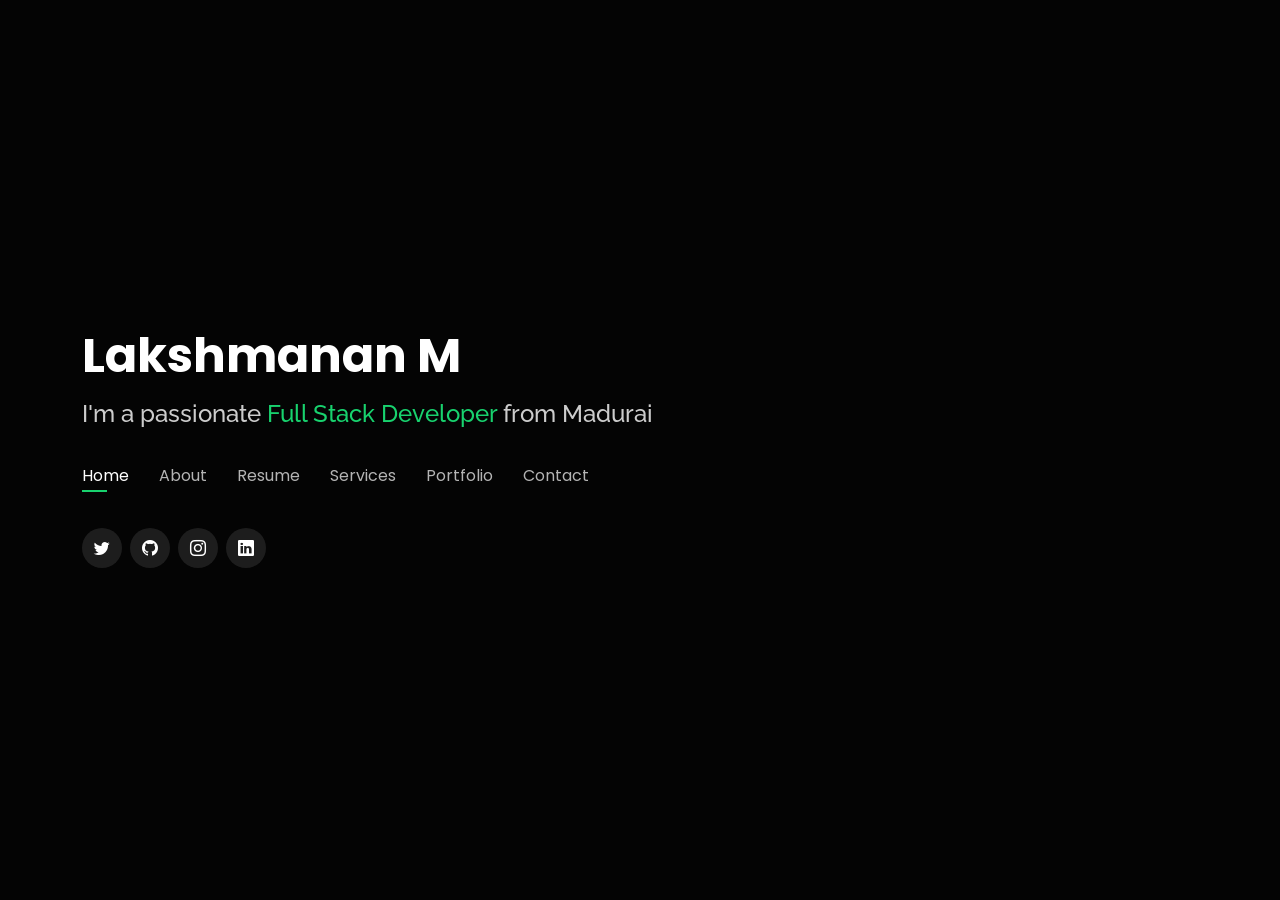
==== index.html @ 0e6acc75 "first commit" ====
<!DOCTYPE html>
<html lang="en">

<head>
  <meta charset="utf-8">
  <meta content="width=device-width, initial-scale=1.0" name="viewport">

  <title>lakshmanan-m-fullstackdeveloper</title>
  <meta content="" name="description">
  <meta content="" name="keywords">

  <!-- Favicons -->
  <link href="assets/img/my_img.ico" rel="icon">
  <link href="assets/img/apple-touch-icon.png" rel="apple-touch-icon">

  <!-- Google Fonts -->
  <link href="https://fonts.googleapis.com/css?family=Open+Sans:300,300i,400,400i,600,600i,700,700i|Raleway:300,300i,400,400i,500,500i,600,600i,700,700i|Poppins:300,300i,400,400i,500,500i,600,600i,700,700i" rel="stylesheet">

  <!-- Vendor CSS Files -->
  <link href="assets/vendor/bootstrap/css/bootstrap.min.css" rel="stylesheet">
  <link href="assets/vendor/bootstrap-icons/bootstrap-icons.css" rel="stylesheet">
  <link href="assets/vendor/boxicons/css/boxicons.min.css" rel="stylesheet">
  <link href="assets/vendor/glightbox/css/glightbox.min.css" rel="stylesheet">
  <link href="assets/vendor/remixicon/remixicon.css" rel="stylesheet">
  <link href="assets/vendor/swiper/swiper-bundle.min.css" rel="stylesheet">

  <!-- Template Main CSS File -->
  <link href="assets/css/style.css" rel="stylesheet">

  <!-- =======================================================
  * Template Name: Personal
  * Updated: Jan 29 2024 with Bootstrap v5.3.2
  * Template URL: https://bootstrapmade.com/personal-free-resume-bootstrap-template/
  * Author: BootstrapMade.com
  * License: https://bootstrapmade.com/license/
  ======================================================== -->
</head>

<body>

  <!-- ======= Header ======= -->
  <header id="header">
    <div class="container">

      <h1><a href="index.html">Lakshmanan M</a></h1>
      <!-- Uncomment below if you prefer to use an image logo -->
      <!-- <a href="index.html" class="mr-auto"><img src="assets/img/logo.png" alt="" class="img-fluid"></a> -->
      <h2>I'm a passionate <span>Full Stack Developer</span> from Madurai</h2>

      <nav id="navbar" class="navbar">
        <ul>
          <li><a class="nav-link active" href="#header">Home</a></li>
          <li><a class="nav-link" href="#about">About</a></li>
          <li><a class="nav-link" href="#resume">Resume</a></li>
          <li><a class="nav-link" href="#services">Services</a></li>
          <li><a class="nav-link" href="#portfolio">Portfolio</a></li>
          <li><a class="nav-link" href="#contact">Contact</a></li>
        </ul>
        <i class="bi bi-list mobile-nav-toggle"></i>
      </nav><!-- .navbar -->

      <div class="social-links">
        <a href="#" class="twitter"><i class="bi bi-twitter"></i></a>
        <a href="https://github.com/lakshmananmuniyasamy" class="github"><i class="bi bi-github"></i></a>
        <a href="https://www.instagram.com/the_twin_lex/" class="instagram"><i class="bi bi-instagram"></i></a>
        <a href="https://www.linkedin.com/in/lakshmanan-m-fullstackdeveloper/" class="linkedin"><i class="bi bi-linkedin"></i></a>
      </div>

    </div>
  </header><!-- End Header -->

  <!-- ======= About Section ======= -->
  <section id="about" class="about">

    <!-- ======= About Me ======= -->
    <div class="about-me container">

      <div class="section-title">
        <h2>About</h2>
        <p>Learn more about me</p>
      </div>

      <div class="row">
        <div class="col-lg-4" data-aos="fade-right">
          <img src="assets/img/my_img.ico" class="img-fluid" alt="">
        </div>
        <div class="col-lg-8 pt-4 pt-lg-0 content" data-aos="fade-left">
          <h3> FullStack Developer</h3>
          <p class="fst-italic">
            Lorem ipsum dolor sit amet, consectetur adipiscing elit, sed do eiusmod tempor incididunt ut labore et dolore
            magna aliqua.
          </p>
          <div class="row">
            <div class="col-lg-6">
              <ul>
                <li><i class="bi bi-chevron-right"></i> <strong>Birthday:</strong> <span>20 Aug 2000</span></li>
                <li><i class="bi bi-chevron-right"></i> <strong>Website:</strong> <span>www.example.com</span></li>
                <li><i class="bi bi-chevron-right"></i> <strong>Phone:</strong> <span>+814 420 3487</span></li>
                <li><i class="bi bi-chevron-right"></i> <strong>City:</strong> <span>Madurai, Tamilnadu</span></li>
              </ul>
            </div>
            <div class="col-lg-6">
              <ul>
                <li><i class="bi bi-chevron-right"></i> <strong>Age:</strong> <span>23</span></li>
                <li><i class="bi bi-chevron-right"></i> <strong>Degree:</strong> <span>Diploma</span></li>
                <li><i class="bi bi-chevron-right"></i> <strong>PhEmailone:</strong> <span>iamlakshmananeee@gmail.com</span></li>
                <li><i class="bi bi-chevron-right"></i> <strong>Freelance:</strong> <span>Available</span></li>
              </ul>
            </div>
          </div>
          <p>
            Officiis eligendi itaque labore et dolorum mollitia officiis optio vero. Quisquam sunt adipisci omnis et ut. Nulla accusantium dolor incidunt officia tempore. Et eius omnis.
            Cupiditate ut dicta maxime officiis quidem quia. Sed et consectetur qui quia repellendus itaque neque. Aliquid amet quidem ut quaerat cupiditate. Ab et eum qui repellendus omnis culpa magni laudantium dolores.
          </p>
        </div>
      </div>

    </div><!-- End About Me -->

    <!-- ======= Counts ======= -->
    <div class="counts container">

      <div class="row">

        <div class="col-lg-3 col-md-6">
          <div class="count-box">
            <i class="bi bi-emoji-smile"></i>
            <span data-purecounter-start="0" data-purecounter-end="232" data-purecounter-duration="1" class="purecounter"></span>
            <p>Happy Clients</p>
          </div>
        </div>

        <div class="col-lg-3 col-md-6 mt-5 mt-md-0">
          <div class="count-box">
            <i class="bi bi-journal-richtext"></i>
            <span data-purecounter-start="0" data-purecounter-end="521" data-purecounter-duration="1" class="purecounter"></span>
            <p>Projects</p>
          </div>
        </div>

        <div class="col-lg-3 col-md-6 mt-5 mt-lg-0">
          <div class="count-box">
            <i class="bi bi-headset"></i>
            <span data-purecounter-start="0" data-purecounter-end="1463" data-purecounter-duration="1" class="purecounter"></span>
            <p>Hours Of Support</p>
          </div>
        </div>

        <div class="col-lg-3 col-md-6 mt-5 mt-lg-0">
          <div class="count-box">
            <i class="bi bi-award"></i>
            <span data-purecounter-start="0" data-purecounter-end="24" data-purecounter-duration="1" class="purecounter"></span>
            <p>Awards</p>
          </div>
        </div>

      </div>

    </div><!-- End Counts -->

    <!-- ======= Skills  ======= -->
    <div class="skills container">

      <div class="section-title">
        <h2>Skills & Interests</h2>
      </div>

      <div class="row skills-content">

        <div class="col-lg-6">

          <div class="progress">
            <span class="skill">HTML <i class="val">100%</i></span>
            <div class="progress-bar-wrap">
              <div class="progress-bar" role="progressbar" aria-valuenow="100" aria-valuemin="0" aria-valuemax="100"></div>
            </div>
          </div>

          <div class="progress">
            <span class="skill">CSS <i class="val">90%</i></span>
            <div class="progress-bar-wrap">
              <div class="progress-bar" role="progressbar" aria-valuenow="90" aria-valuemin="0" aria-valuemax="100"></div>
            </div>
          </div>

          <div class="progress">
            <span class="skill">JavaScript <i class="val">75%</i></span>
            <div class="progress-bar-wrap">
              <div class="progress-bar" role="progressbar" aria-valuenow="75" aria-valuemin="0" aria-valuemax="100"></div>
            </div>
          </div>

        </div>

        <div class="col-lg-6">

          <div class="progress">
            <span class="skill">PHP <i class="val">80%</i></span>
            <div class="progress-bar-wrap">
              <div class="progress-bar" role="progressbar" aria-valuenow="80" aria-valuemin="0" aria-valuemax="100"></div>
            </div>
          </div>

          <div class="progress">
            <span class="skill">WordPress/CMS <i class="val">90%</i></span>
            <div class="progress-bar-wrap">
              <div class="progress-bar" role="progressbar" aria-valuenow="90" aria-valuemin="0" aria-valuemax="100"></div>
            </div>
          </div>

          <div class="progress">
            <span class="skill">Photoshop <i class="val">55%</i></span>
            <div class="progress-bar-wrap">
              <div class="progress-bar" role="progressbar" aria-valuenow="55" aria-valuemin="0" aria-valuemax="100"></div>
            </div>
          </div>

        </div>

      </div>

    </div><!-- End Skills -->

    <!-- ======= Interests ======= -->
    <div class="interests container">

      <div class="section-title">
        <h2>Interests</h2>
      </div>

      <div class="row">
        <div class="col-lg-3 col-md-4">
          <div class="icon-box">
            <i class="ri-store-line" style="color: #ffbb2c;"></i>
            <h3>Lorem Ipsum</h3>
          </div>
        </div>
        <div class="col-lg-3 col-md-4 mt-4 mt-md-0">
          <div class="icon-box">
            <i class="ri-bar-chart-box-line" style="color: #5578ff;"></i>
            <h3>Dolor Sitema</h3>
          </div>
        </div>
        <div class="col-lg-3 col-md-4 mt-4 mt-md-0">
          <div class="icon-box">
            <i class="ri-calendar-todo-line" style="color: #e80368;"></i>
            <h3>Sed perspiciatis</h3>
          </div>
        </div>
        <div class="col-lg-3 col-md-4 mt-4 mt-lg-0">
          <div class="icon-box">
            <i class="ri-paint-brush-line" style="color: #e361ff;"></i>
            <h3>Magni Dolores</h3>
          </div>
        </div>
        <div class="col-lg-3 col-md-4 mt-4">
          <div class="icon-box">
            <i class="ri-database-2-line" style="color: #47aeff;"></i>
            <h3>Nemo Enim</h3>
          </div>
        </div>
        <div class="col-lg-3 col-md-4 mt-4">
          <div class="icon-box">
            <i class="ri-gradienter-line" style="color: #ffa76e;"></i>
            <h3>Eiusmod Tempor</h3>
          </div>
        </div>
        <div class="col-lg-3 col-md-4 mt-4">
          <div class="icon-box">
            <i class="ri-file-list-3-line" style="color: #11dbcf;"></i>
            <h3>Midela Teren</h3>
          </div>
        </div>
        <div class="col-lg-3 col-md-4 mt-4">
          <div class="icon-box">
            <i class="ri-price-tag-2-line" style="color: #4233ff;"></i>
            <h3>Pira Neve</h3>
          </div>
        </div>
        <div class="col-lg-3 col-md-4 mt-4">
          <div class="icon-box">
            <i class="ri-anchor-line" style="color: #b2904f;"></i>
            <h3>Dirada Pack</h3>
          </div>
        </div>
        <div class="col-lg-3 col-md-4 mt-4">
          <div class="icon-box">
            <i class="ri-disc-line" style="color: #b20969;"></i>
            <h3>Moton Ideal</h3>
          </div>
        </div>
        <div class="col-lg-3 col-md-4 mt-4">
          <div class="icon-box">
            <i class="ri-base-station-line" style="color: #ff5828;"></i>
            <h3>Verdo Park</h3>
          </div>
        </div>
        <div class="col-lg-3 col-md-4 mt-4">
          <div class="icon-box">
            <i class="ri-fingerprint-line" style="color: #29cc61;"></i>
            <h3>Flavor Nivelanda</h3>
          </div>
        </div>
      </div>

    </div><!-- End Interests -->

    <!-- ======= Testimonials ======= -->
    <div class="testimonials container">

      <div class="section-title">
        <h2>Testimonials</h2>
      </div>

      <div class="testimonials-slider swiper" data-aos="fade-up" data-aos-delay="100">
        <div class="swiper-wrapper">

          <div class="swiper-slide">
            <div class="testimonial-item">
              <p>
                <i class="bx bxs-quote-alt-left quote-icon-left"></i>
                Proin iaculis purus consequat sem cure digni ssim donec porttitora entum suscipit rhoncus. Accusantium quam, ultricies eget id, aliquam eget nibh et. Maecen aliquam, risus at semper.
                <i class="bx bxs-quote-alt-right quote-icon-right"></i>
              </p>
              <img src="assets/img/testimonials/testimonials-1.jpg" class="testimonial-img" alt="">
              <h3>Saul Goodman</h3>
              <h4>Ceo &amp; Founder</h4>
            </div>
          </div><!-- End testimonial item -->

          <div class="swiper-slide">
            <div class="testimonial-item">
              <p>
                <i class="bx bxs-quote-alt-left quote-icon-left"></i>
                Export tempor illum tamen malis malis eram quae irure esse labore quem cillum quid cillum eram malis quorum velit fore eram velit sunt aliqua noster fugiat irure amet legam anim culpa.
                <i class="bx bxs-quote-alt-right quote-icon-right"></i>
              </p>
              <img src="assets/img/testimonials/testimonials-2.jpg" class="testimonial-img" alt="">
              <h3>Sara Wilsson</h3>
              <h4>Designer</h4>
            </div>
          </div><!-- End testimonial item -->

          <div class="swiper-slide">
            <div class="testimonial-item">
              <p>
                <i class="bx bxs-quote-alt-left quote-icon-left"></i>
                Enim nisi quem export duis labore cillum quae magna enim sint quorum nulla quem veniam duis minim tempor labore quem eram duis noster aute amet eram fore quis sint minim.
                <i class="bx bxs-quote-alt-right quote-icon-right"></i>
              </p>
              <img src="assets/img/testimonials/testimonials-3.jpg" class="testimonial-img" alt="">
              <h3>Jena Karlis</h3>
              <h4>Store Owner</h4>
            </div>
          </div><!-- End testimonial item -->

          <div class="swiper-slide">
            <div class="testimonial-item">
              <p>
                <i class="bx bxs-quote-alt-left quote-icon-left"></i>
                Fugiat enim eram quae cillum dolore dolor amet nulla culpa multos export minim fugiat minim velit minim dolor enim duis veniam ipsum anim magna sunt elit fore quem dolore labore illum veniam.
                <i class="bx bxs-quote-alt-right quote-icon-right"></i>
              </p>
              <img src="assets/img/testimonials/testimonials-4.jpg" class="testimonial-img" alt="">
              <h3>Matt Brandon</h3>
              <h4>Freelancer</h4>
            </div>
          </div><!-- End testimonial item -->

          <div class="swiper-slide">
            <div class="testimonial-item">
              <p>
                <i class="bx bxs-quote-alt-left quote-icon-left"></i>
                Quis quorum aliqua sint quem legam fore sunt eram irure aliqua veniam tempor noster veniam enim culpa labore duis sunt culpa nulla illum cillum fugiat legam esse veniam culpa fore nisi cillum quid.
                <i class="bx bxs-quote-alt-right quote-icon-right"></i>
              </p>
              <img src="assets/img/testimonials/testimonials-5.jpg" class="testimonial-img" alt="">
              <h3>John Larson</h3>
              <h4>Entrepreneur</h4>
            </div>
          </div><!-- End testimonial item -->

        </div>
        <div class="swiper-pagination"></div>
      </div>

      <div class="owl-carousel testimonials-carousel">

      </div>

    </div><!-- End Testimonials  -->

  </section><!-- End About Section -->

  <!-- ======= Resume Section ======= -->
  <section id="resume" class="resume">
    <div class="container">

      <div class="section-title">
        <h2>Resume</h2>
        <p>Check My Resume</p>
      </div>

      <div class="row">
        <div class="col-lg-6">
          <h3 class="resume-title">Sumary</h3>
          <div class="resume-item pb-0">
            <h4>Alice Barkley</h4>
            <p><em>Innovative and deadline-driven Graphic Designer with 3+ years of experience designing and developing user-centered digital/print marketing material from initial concept to final, polished deliverable.</em></p>
            <p>
            <ul>
              <li>Portland par 127,Orlando, FL</li>
              <li>(123) 456-7891</li>
              <li>alice.barkley@example.com</li>
            </ul>
            </p>
          </div>

          <h3 class="resume-title">Education</h3>
          <div class="resume-item">
            <h4>Master of Fine Arts &amp; Graphic Design</h4>
            <h5>2015 - 2016</h5>
            <p><em>Rochester Institute of Technology, Rochester, NY</em></p>
            <p>Qui deserunt veniam. Et sed aliquam labore tempore sed quisquam iusto autem sit. Ea vero voluptatum qui ut dignissimos deleniti nerada porti sand markend</p>
          </div>
          <div class="resume-item">
            <h4>Bachelor of Fine Arts &amp; Graphic Design</h4>
            <h5>2010 - 2014</h5>
            <p><em>Rochester Institute of Technology, Rochester, NY</em></p>
            <p>Quia nobis sequi est occaecati aut. Repudiandae et iusto quae reiciendis et quis Eius vel ratione eius unde vitae rerum voluptates asperiores voluptatem Earum molestiae consequatur neque etlon sader mart dila</p>
          </div>
        </div>
        <div class="col-lg-6">
          <h3 class="resume-title">Professional Experience</h3>
          <div class="resume-item">
            <h4>Senior graphic design specialist</h4>
            <h5>2019 - Present</h5>
            <p><em>Experion, New York, NY </em></p>
            <p>
            <ul>
              <li>Lead in the design, development, and implementation of the graphic, layout, and production communication materials</li>
              <li>Delegate tasks to the 7 members of the design team and provide counsel on all aspects of the project. </li>
              <li>Supervise the assessment of all graphic materials in order to ensure quality and accuracy of the design</li>
              <li>Oversee the efficient use of production project budgets ranging from $2,000 - $25,000</li>
            </ul>
            </p>
          </div>
          <div class="resume-item">
            <h4>Graphic design specialist</h4>
            <h5>2017 - 2018</h5>
            <p><em>Stepping Stone Advertising, New York, NY</em></p>
            <p>
            <ul>
              <li>Developed numerous marketing programs (logos, brochures,infographics, presentations, and advertisements).</li>
              <li>Managed up to 5 projects or tasks at a given time while under pressure</li>
              <li>Recommended and consulted with clients on the most appropriate graphic design</li>
              <li>Created 4+ design presentations and proposals a month for clients and account managers</li>
            </ul>
            </p>
          </div>
        </div>
      </div>

    </div>
  </section><!-- End Resume Section -->

  <!-- ======= Services Section ======= -->
  <section id="services" class="services">
    <div class="container">

      <div class="section-title">
        <h2>Services</h2>
        <p>My Services</p>
      </div>

      <div class="row">
        <div class="col-lg-4 col-md-6 d-flex align-items-stretch">
          <div class="icon-box">
            <div class="icon"><i class="bx bxl-dribbble"></i></div>
            <h4><a href="">Lorem Ipsum</a></h4>
            <p>Voluptatum deleniti atque corrupti quos dolores et quas molestias excepturi</p>
          </div>
        </div>

        <div class="col-lg-4 col-md-6 d-flex align-items-stretch mt-4 mt-md-0">
          <div class="icon-box">
            <div class="icon"><i class="bx bx-file"></i></div>
            <h4><a href="">Sed ut perspiciatis</a></h4>
            <p>Duis aute irure dolor in reprehenderit in voluptate velit esse cillum dolore</p>
          </div>
        </div>

        <div class="col-lg-4 col-md-6 d-flex align-items-stretch mt-4 mt-lg-0">
          <div class="icon-box">
            <div class="icon"><i class="bx bx-tachometer"></i></div>
            <h4><a href="">Magni Dolores</a></h4>
            <p>Excepteur sint occaecat cupidatat non proident, sunt in culpa qui officia</p>
          </div>
        </div>

        <div class="col-lg-4 col-md-6 d-flex align-items-stretch mt-4">
          <div class="icon-box">
            <div class="icon"><i class="bx bx-world"></i></div>
            <h4><a href="">Nemo Enim</a></h4>
            <p>At vero eos et accusamus et iusto odio dignissimos ducimus qui blanditiis</p>
          </div>
        </div>

        <div class="col-lg-4 col-md-6 d-flex align-items-stretch mt-4">
          <div class="icon-box">
            <div class="icon"><i class="bx bx-slideshow"></i></div>
            <h4><a href="">Dele cardo</a></h4>
            <p>Quis consequatur saepe eligendi voluptatem consequatur dolor consequuntur</p>
          </div>
        </div>

        <div class="col-lg-4 col-md-6 d-flex align-items-stretch mt-4">
          <div class="icon-box">
            <div class="icon"><i class="bx bx-arch"></i></div>
            <h4><a href="">Divera don</a></h4>
            <p>Modi nostrum vel laborum. Porro fugit error sit minus sapiente sit aspernatur</p>
          </div>
        </div>

      </div>

    </div>
  </section><!-- End Services Section -->

  <!-- ======= Portfolio Section ======= -->
  <section id="portfolio" class="portfolio">
    <div class="container">

      <div class="section-title">
        <h2>Portfolio</h2>
        <p>My Works</p>
      </div>

      <div class="row">
        <div class="col-lg-12 d-flex justify-content-center">
          <ul id="portfolio-flters">
            <li data-filter="*" class="filter-active">All</li>
            <li data-filter=".filter-app">App</li>
            <li data-filter=".filter-card">Card</li>
            <li data-filter=".filter-web">Web</li>
          </ul>
        </div>
      </div>

      <div class="row portfolio-container">

        <div class="col-lg-4 col-md-6 portfolio-item filter-app">
          <div class="portfolio-wrap">
            <img src="assets/img/portfolio/portfolio-1.jpg" class="img-fluid" alt="">
            <div class="portfolio-info">
              <h4>App 1</h4>
              <p>App</p>
              <div class="portfolio-links">
                <a href="assets/img/portfolio/portfolio-1.jpg" data-gallery="portfolioGallery" class="portfolio-lightbox" title="App 1"><i class="bx bx-plus"></i></a>
                <a href="portfolio-details.html" data-gallery="portfolioDetailsGallery" data-glightbox="type: external" class="portfolio-details-lightbox" title="Portfolio Details"><i class="bx bx-link"></i></a>
              </div>
            </div>
          </div>
        </div>

        <div class="col-lg-4 col-md-6 portfolio-item filter-web">
          <div class="portfolio-wrap">
            <img src="assets/img/portfolio/portfolio-2.jpg" class="img-fluid" alt="">
            <div class="portfolio-info">
              <h4>Web 3</h4>
              <p>Web</p>
              <div class="portfolio-links">
                <a href="assets/img/portfolio/portfolio-2.jpg" data-gallery="portfolioGallery" class="portfolio-lightbox" title="Web 3"><i class="bx bx-plus"></i></a>
                <a href="portfolio-details.html" data-gallery="portfolioDetailsGallery" data-glightbox="type: external" class="portfolio-details-lightbox" title="Portfolio Details"><i class="bx bx-link"></i></a>
              </div>
            </div>
          </div>
        </div>

        <div class="col-lg-4 col-md-6 portfolio-item filter-app">
          <div class="portfolio-wrap">
            <img src="assets/img/portfolio/portfolio-3.jpg" class="img-fluid" alt="">
            <div class="portfolio-info">
              <h4>App 2</h4>
              <p>App</p>
              <div class="portfolio-links">
                <a href="assets/img/portfolio/portfolio-3.jpg" data-gallery="portfolioGallery" class="portfolio-lightbox" title="App 2"><i class="bx bx-plus"></i></a>
                <a href="portfolio-details.html" data-gallery="portfolioDetailsGallery" data-glightbox="type: external" class="portfolio-details-lightbox" title="Portfolio Details"><i class="bx bx-link"></i></a>
              </div>
            </div>
          </div>
        </div>

        <div class="col-lg-4 col-md-6 portfolio-item filter-card">
          <div class="portfolio-wrap">
            <img src="assets/img/portfolio/portfolio-4.jpg" class="img-fluid" alt="">
            <div class="portfolio-info">
              <h4>Card 2</h4>
              <p>Card</p>
              <div class="portfolio-links">
                <a href="assets/img/portfolio/portfolio-4.jpg" data-gallery="portfolioGallery" class="portfolio-lightbox" title="Card 2"><i class="bx bx-plus"></i></a>
                <a href="portfolio-details.html" data-gallery="portfolioDetailsGallery" data-glightbox="type: external" class="portfolio-details-lightbox" title="Portfolio Details"><i class="bx bx-link"></i></a>
              </div>
            </div>
          </div>
        </div>

        <div class="col-lg-4 col-md-6 portfolio-item filter-web">
          <div class="portfolio-wrap">
            <img src="assets/img/portfolio/portfolio-5.jpg" class="img-fluid" alt="">
            <div class="portfolio-info">
              <h4>Web 2</h4>
              <p>Web</p>
              <div class="portfolio-links">
                <a href="assets/img/portfolio/portfolio-5.jpg" data-gallery="portfolioGallery" class="portfolio-lightbox" title="Web 2"><i class="bx bx-plus"></i></a>
                <a href="portfolio-details.html" data-gallery="portfolioDetailsGallery" data-glightbox="type: external" class="portfolio-details-lightbox" title="Portfolio Details"><i class="bx bx-link"></i></a>
              </div>
            </div>
          </div>
        </div>

        <div class="col-lg-4 col-md-6 portfolio-item filter-app">
          <div class="portfolio-wrap">
            <img src="assets/img/portfolio/portfolio-6.jpg" class="img-fluid" alt="">
            <div class="portfolio-info">
              <h4>App 3</h4>
              <p>App</p>
              <div class="portfolio-links">
                <a href="assets/img/portfolio/portfolio-6.jpg" data-gallery="portfolioGallery" class="portfolio-lightbox" title="App 3"><i class="bx bx-plus"></i></a>
                <a href="portfolio-details.html" data-gallery="portfolioDetailsGallery" data-glightbox="type: external" class="portfolio-details-lightbox" title="Portfolio Details"><i class="bx bx-link"></i></a>
              </div>
            </div>
          </div>
        </div>

        <div class="col-lg-4 col-md-6 portfolio-item filter-card">
          <div class="portfolio-wrap">
            <img src="assets/img/portfolio/portfolio-7.jpg" class="img-fluid" alt="">
            <div class="portfolio-info">
              <h4>Card 1</h4>
              <p>Card</p>
              <div class="portfolio-links">
                <a href="assets/img/portfolio/portfolio-7.jpg" data-gallery="portfolioGallery" class="portfolio-lightbox" title="Card 1"><i class="bx bx-plus"></i></a>
                <a href="portfolio-details.html" data-gallery="portfolioDetailsGallery" data-glightbox="type: external" class="portfolio-details-lightbox" title="Portfolio Details"><i class="bx bx-link"></i></a>
              </div>
            </div>
          </div>
        </div>

        <div class="col-lg-4 col-md-6 portfolio-item filter-card">
          <div class="portfolio-wrap">
            <img src="assets/img/portfolio/portfolio-8.jpg" class="img-fluid" alt="">
            <div class="portfolio-info">
              <h4>Card 3</h4>
              <p>Card</p>
              <div class="portfolio-links">
                <a href="assets/img/portfolio/portfolio-8.jpg" data-gallery="portfolioGallery" class="portfolio-lightbox" title="Card 3"><i class="bx bx-plus"></i></a>
                <a href="portfolio-details.html" data-gallery="portfolioDetailsGallery" data-glightbox="type: external" class="portfolio-details-lightbox" title="Portfolio Details"><i class="bx bx-link"></i></a>
              </div>
            </div>
          </div>
        </div>

        <div class="col-lg-4 col-md-6 portfolio-item filter-web">
          <div class="portfolio-wrap">
            <img src="assets/img/portfolio/portfolio-9.jpg" class="img-fluid" alt="">
            <div class="portfolio-info">
              <h4>Web 3</h4>
              <p>Web</p>
              <div class="portfolio-links">
                <a href="assets/img/portfolio/portfolio-9.jpg" data-gallery="portfolioGallery" class="portfolio-lightbox" title="Web 3"><i class="bx bx-plus"></i></a>
                <a href="portfolio-details.html" data-gallery="portfolioDetailsGallery" data-glightbox="type: external" class="portfolio-details-lightbox" title="Portfolio Details"><i class="bx bx-link"></i></a>
              </div>
            </div>
          </div>
        </div>

      </div>

    </div>
  </section><!-- End Portfolio Section -->

  <!-- ======= Contact Section ======= -->
  <section id="contact" class="contact">
    <div class="container">

      <div class="section-title">
        <h2>Contact</h2>
        <p>Contact Me</p>
      </div>

      <div class="row mt-2">

        <div class="col-md-6 d-flex align-items-stretch">
          <div class="info-box">
            <i class="bx bx-map"></i>
            <h3>My Address</h3>
            <p>No1,Thamarai Streat, Renganathan Streat ,Vagaikulam, Madurai - 625017</p>
          </div>
        </div>

        <div class="col-md-6 mt-4 mt-md-0 d-flex align-items-stretch">
          <div class="info-box">
            <i class="bx bx-share-alt"></i>
            <h3>Social Profiles</h3>
            <div class="social-links">
              <a href="#" class="twitter"><i class="bi bi-twitter"></i></a>
              <a href="#" class="facebook"><i class="bi bi-facebook"></i></a>
              <a href="#" class="instagram"><i class="bi bi-instagram"></i></a>
              <a href="#" class="google-plus"><i class="bi bi-skype"></i></a>
              <a href="https://www.linkedin.com/in/lakshmanan-m-fullstackdeveloper" class="linkedin"><i class="bi bi-linkedin"></i></a>
            </div>
          </div>
        </div>

        <div class="col-md-6 mt-4 d-flex align-items-stretch">
          <div class="info-box">
            <i class="bx bx-envelope"></i>
            <h3>Email Me</h3>
            <p>lakshmananm2580@gmail.com</p>
          </div>
        </div>
        <div class="col-md-6 mt-4 d-flex align-items-stretch">
          <div class="info-box">
            <i class="bx bx-phone-call"></i>
            <h3>Call Me</h3>
            <p>+81 4420 3487</p>
          </div>
        </div>
      </div>

      <form action="forms/contact.php" method="post" role="form" class="php-email-form mt-4">
        <div class="row">
          <div class="col-md-6 form-group">
            <input type="text" name="name" class="form-control" id="name" placeholder="Your Name" required>
          </div>
          <div class="col-md-6 form-group mt-3 mt-md-0">
            <input type="email" class="form-control" name="email" id="email" placeholder="Your Email" required>
          </div>
        </div>
        <div class="form-group mt-3">
          <input type="text" class="form-control" name="subject" id="subject" placeholder="Subject" required>
        </div>
        <div class="form-group mt-3">
          <textarea class="form-control" name="message" rows="5" placeholder="Message" required></textarea>
        </div>
        <div class="my-3">
          <div class="loading">Loading</div>
          <div class="error-message"></div>
          <div class="sent-message">Your message has been sent. Thank you!</div>
        </div>
        <div class="text-center"><button type="submit">Send Message</button></div>
      </form>

    </div>
  </section><!-- End Contact Section -->

 

  <!-- Vendor JS Files -->
  <script src="assets/vendor/purecounter/purecounter_vanilla.js"></script>
  <script src="assets/vendor/bootstrap/js/bootstrap.bundle.min.js"></script>
  <script src="assets/vendor/glightbox/js/glightbox.min.js"></script>
  <script src="assets/vendor/isotope-layout/isotope.pkgd.min.js"></script>
  <script src="assets/vendor/swiper/swiper-bundle.min.js"></script>
  <script src="assets/vendor/waypoints/noframework.waypoints.js"></script>
  <script src="assets/vendor/php-email-form/validate.js"></script>

  <!-- Template Main JS File -->
  <script src="assets/js/main.js"></script>

</body>

</html>
---- assets/css/style.css ----
/*--------------------------------------------------------------
# General
--------------------------------------------------------------*/
body {
  font-family: "Open Sans", sans-serif;
  background-color: #040404;
  color: #fff;
  position: relative;
  background: transparent;
}

body::before {
  content: "";
  position: fixed;
  /* background: #040404 url("../img/my_img.ico")top right no-repeat; */
  background-color: #040404;
  background-size: cover;
  left: 0;
  right: 0;
  top: 0;
  height: 100vh;
  z-index: -1;
}

@media (min-width: 1024px) {
  body::before {
    background-attachment: fixed;
  }
}

a {
  color: #18d26e;
  text-decoration: none;
}

a:hover {
  color: #35e888;
  text-decoration: none;
}

h1,
h2,
h3,
h4,
h5,
h6 {
  font-family: "Raleway", sans-serif;
}

/*--------------------------------------------------------------
# Header
--------------------------------------------------------------*/
#header {
  transition: ease-in-out 0.3s;
  position: relative;
  height: 100vh;
  display: flex;
  align-items: center;
  z-index: 997;
  overflow-y: auto;
}

#header * {
  transition: ease-in-out 0.3s;
}

#header h1 {
  font-size: 48px;
  margin: 0;
  padding: 0;
  line-height: 1;
  font-weight: 700;
  font-family: "Poppins", sans-serif;
}

#header h1 a,
#header h1 a:hover {
  color: #fff;
  line-height: 1;
  display: inline-block;
}

#header h2 {
  font-size: 24px;
  margin-top: 20px;
  color: rgba(255, 255, 255, 0.8);
}

#header h2 span {
  color: #18d26e;
  /* border-bottom: 2px solid #18d26e; */
  padding-bottom: 6px;
}

#header img {
  padding: 0;
  margin: 0;
}

#header .social-links {
  margin-top: 40px;
  display: flex;
}

#header .social-links a {
  font-size: 16px;
  display: flex;
  justify-content: center;
  align-items: center;
  background: rgba(255, 255, 255, 0.1);
  color: #fff;
  line-height: 1;
  margin-right: 8px;
  border-radius: 50%;
  width: 40px;
  height: 40px;
}

#header .social-links a:hover {
  background: #18d26e;
}

@media (max-width: 992px) {
  #header h1 {
    font-size: 36px;
  }

  #header h2 {
    font-size: 20px;
    line-height: 30px;
  }

  #header .social-links {
    margin-top: 15px;
  }

  #header .container {
    display: flex;
    flex-direction: column;
    align-items: center;
  }
}

/* Header Top */
#header.header-top {
  height: 80px;
  position: fixed;
  left: 0;
  top: 0;
  right: 0;
  background: rgba(0, 0, 0, 0.9);
}

#header.header-top .social-links,
#header.header-top h2 {
  display: none;
}

#header.header-top h1 {
  margin-right: auto;
  font-size: 36px;
}

#header.header-top img {
  max-height: 60px;
  margin-right: 20px !important;
}

#header.header-top .container {
  display: flex;
  align-items: center;
}

#header.header-top .navbar {
  margin: 0;
}

@media (max-width: 768px) {
  #header.header-top {
    height: 60px;
  }

  #header.header-top h1 {
    font-size: 26px;
  }
}

/*--------------------------------------------------------------
# Navigation Menu
--------------------------------------------------------------*/
/**
* Desktop Navigation 
*/
.navbar {
  padding: 0;
  margin-top: 35px;
}

.navbar ul {
  margin: 0;
  padding: 0;
  display: flex;
  list-style: none;
  align-items: center;
}

.navbar li {
  position: relative;
}

.navbar li+li {
  margin-left: 30px;
}

.navbar a,
.navbar a:focus {
  display: flex;
  align-items: center;
  justify-content: space-between;
  padding: 0;
  font-family: "Poppins", sans-serif;
  font-size: 16px;
  font-weight: 400;
  color: rgba(255, 255, 255, 0.7);
  white-space: nowrap;
  transition: 0.3s;
}

.navbar a i,
.navbar a:focus i {
  font-size: 12px;
  line-height: 0;
  margin-left: 5px;
}

.navbar a:before {
  content: "";
  position: absolute;
  width: 0;
  height: 2px;
  bottom: -4px;
  left: 0;
  background-color: #18d26e;
  visibility: hidden;
  width: 0px;
  transition: all 0.3s ease-in-out 0s;
}

.navbar a:hover:before,
.navbar li:hover>a:before,
.navbar .active:before {
  visibility: visible;
  width: 25px;
}

.navbar a:hover,
.navbar .active,
.navbar .active:focus,
.navbar li:hover>a {
  color: #fff;
}

/**
* Mobile Navigation 
*/
.mobile-nav-toggle {
  color: #fff;
  font-size: 28px;
  cursor: pointer;
  display: none;
  line-height: 0;
  transition: 0.5s;
  position: fixed;
  right: 15px;
  top: 15px;
}

@media (max-width: 991px) {
  .mobile-nav-toggle {
    display: block;
  }

  .navbar ul {
    display: none;
  }
}

.navbar-mobile {
  position: fixed;
  overflow: hidden;
  top: 0;
  right: 0;
  left: 0;
  bottom: 0;
  background: rgba(0, 0, 0, 0.9);
  transition: 0.3s;
  z-index: 999;
  margin-top: 0;
}

.navbar-mobile .mobile-nav-toggle {
  position: absolute;
  top: 15px;
  right: 15px;
}

.navbar-mobile ul {
  display: block;
  position: absolute;
  top: 55px;
  right: 15px;
  bottom: 45px;
  left: 15px;
  padding: 10px 0;
  overflow-y: auto;
  transition: 0.3s;
  border: 2px solid rgba(255, 255, 255, 0.2);
}

.navbar-mobile li {
  padding: 12px 20px;
}

.navbar-mobile li+li {
  margin: 0;
}

.navbar-mobile a,
.navbar-mobile a:focus {
  font-size: 16px;
  position: relative;
}

/*--------------------------------------------------------------
# Sections General
--------------------------------------------------------------*/
section {
  overflow: hidden;
  position: absolute;
  width: 100%;
  top: 140px;
  bottom: 100%;
  opacity: 0;
  transition: ease-in-out 0.4s;
  z-index: 2;
}

section.section-show {
  top: 100px;
  bottom: auto;
  opacity: 1;
  padding-bottom: 45px;
}

section .container {
  background: rgba(0, 0, 0, 0.9);
  padding: 30px;
}

@media (max-width: 768px) {
  section {
    top: 120px;
  }

  section.section-show {
    top: 80px;
  }
}

.section-title h2 {
  font-size: 14px;
  font-weight: 500;
  padding: 0;
  line-height: 1px;
  margin: 0 0 20px 0;
  letter-spacing: 2px;
  text-transform: uppercase;
  color: #aaaaaa;
  font-family: "Poppins", sans-serif;
}

.section-title h2::after {
  content: "";
  width: 120px;
  height: 1px;
  display: inline-block;
  background: #4ceb95;
  margin: 4px 10px;
}

.section-title p {
  margin: 0;
  margin: -15px 0 15px 0;
  font-size: 36px;
  font-weight: 700;
  text-transform: uppercase;
  font-family: "Poppins", sans-serif;
  color: #fff;
}

/*--------------------------------------------------------------
# About
--------------------------------------------------------------*/
.about-me .content h3 {
  font-weight: 700;
  font-size: 26px;
  color: #18d26e;
}

.about-me .content ul {
  list-style: none;
  padding: 0;
}

.about-me .content ul li {
  margin-bottom: 20px;
  display: flex;
  align-items: center;
}

.about-me .content ul strong {
  margin-right: 10px;
}

.about-me .content ul i {
  font-size: 16px;
  margin-right: 5px;
  color: #18d26e;
  line-height: 0;
}

.about-me .content p:last-child {
  margin-bottom: 0;
}

/*--------------------------------------------------------------
# Counts
--------------------------------------------------------------*/
.counts {
  padding: 70px 0 60px;
}

.counts .count-box {
  padding: 30px 30px 25px 30px;
  width: 100%;
  position: relative;
  text-align: center;
  background: rgba(255, 255, 255, 0.08);
}

.counts .count-box i {
  position: absolute;
  top: -25px;
  left: 50%;
  transform: translateX(-50%);
  font-size: 24px;
  background: rgba(255, 255, 255, 0.1);
  padding: 12px;
  color: #18d26e;
  border-radius: 50px;
  line-height: 0;
}

.counts .count-box span {
  font-size: 36px;
  display: block;
  font-weight: 600;
  color: #fff;
}

.counts .count-box p {
  padding: 0;
  margin: 0;
  font-family: "Raleway", sans-serif;
  font-size: 14px;
}

/*--------------------------------------------------------------
# Skills
--------------------------------------------------------------*/
.skills .progress {
  height: 60px;
  display: block;
  background: none;
  border-radius: 0;
}

.skills .progress .skill {
  padding: 10px 0;
  margin: 0;
  text-transform: uppercase;
  display: block;
  font-weight: 600;
  font-family: "Poppins", sans-serif;
  color: #fff;
}

.skills .progress .skill .val {
  float: right;
  font-style: normal;
}

.skills .progress-bar-wrap {
  background: rgba(255, 255, 255, 0.2);
}

.skills .progress-bar {
  width: 1px;
  height: 10px;
  transition: 0.9s;
  background-color: #18d26e;
}

/*--------------------------------------------------------------
# Interests
--------------------------------------------------------------*/
.interests .icon-box {
  display: flex;
  align-items: center;
  padding: 20px;
  background: rgba(255, 255, 255, 0.08);
  transition: ease-in-out 0.3s;
}

.interests .icon-box i {
  font-size: 32px;
  padding-right: 10px;
  line-height: 1;
}

.interests .icon-box h3 {
  font-weight: 700;
  margin: 0;
  padding: 0;
  line-height: 1;
  font-size: 16px;
  color: #fff;
}

.interests .icon-box:hover {
  background: rgba(255, 255, 255, 0.12);
}

/*--------------------------------------------------------------
# Testimonials
--------------------------------------------------------------*/
.testimonials .testimonials-carousel,
.testimonials .testimonials-slider {
  overflow: hidden;
}

.testimonials .testimonial-item {
  box-sizing: content-box;
  min-height: 320px;
}

.testimonials .testimonial-item .testimonial-img {
  width: 90px;
  border-radius: 50%;
  margin: -40px 0 0 40px;
  position: relative;
  z-index: 2;
  border: 6px solid rgba(255, 255, 255, 0.12);
}

.testimonials .testimonial-item h3 {
  font-size: 18px;
  font-weight: bold;
  margin: 10px 0 5px 45px;
  color: #fff;
}

.testimonials .testimonial-item h4 {
  font-size: 14px;
  color: #999;
  margin: 0 0 0 45px;
}

.testimonials .testimonial-item .quote-icon-left,
.testimonials .testimonial-item .quote-icon-right {
  color: rgba(255, 255, 255, 0.25);
  font-size: 26px;
}

.testimonials .testimonial-item .quote-icon-left {
  display: inline-block;
  left: -5px;
  position: relative;
}

.testimonials .testimonial-item .quote-icon-right {
  display: inline-block;
  right: -5px;
  position: relative;
  top: 10px;
}

.testimonials .testimonial-item p {
  font-style: italic;
  margin: 0 15px 0 15px;
  padding: 20px 20px 60px 20px;
  background: rgba(255, 255, 255, 0.1);
  position: relative;
  border-radius: 6px;
  position: relative;
  z-index: 1;
}

.testimonials .swiper-pagination {
  margin-top: 20px;
  position: relative;
}

.testimonials .swiper-pagination .swiper-pagination-bullet {
  width: 12px;
  height: 12px;
  opacity: 1;
  background-color: rgba(255, 255, 255, 0.3);
}

.testimonials .swiper-pagination .swiper-pagination-bullet-active {
  background-color: #18d26e;
}

/*--------------------------------------------------------------
# Resume
--------------------------------------------------------------*/
.resume .resume-title {
  font-size: 26px;
  font-weight: 700;
  margin-top: 20px;
  margin-bottom: 20px;
  color: #fff;
}

.resume .resume-item {
  padding: 0 0 20px 20px;
  margin-top: -2px;
  border-left: 2px solid rgba(255, 255, 255, 0.2);
  position: relative;
}

.resume .resume-item h4 {
  line-height: 18px;
  font-size: 18px;
  font-weight: 600;
  text-transform: uppercase;
  font-family: "Poppins", sans-serif;
  color: #18d26e;
  margin-bottom: 10px;
}

.resume .resume-item h5 {
  font-size: 16px;
  background: rgba(255, 255, 255, 0.15);
  padding: 5px 15px;
  display: inline-block;
  font-weight: 600;
  margin-bottom: 10px;
}

.resume .resume-item ul {
  padding-left: 20px;
}

.resume .resume-item ul li {
  padding-bottom: 10px;
}

.resume .resume-item:last-child {
  padding-bottom: 0;
}

.resume .resume-item::before {
  content: "";
  position: absolute;
  width: 16px;
  height: 16px;
  border-radius: 50px;
  left: -9px;
  top: 0;
  background: #18d26e;
  border: 2px solid #18d26e;
}

/*--------------------------------------------------------------
# Services
--------------------------------------------------------------*/
.services .icon-box {
  text-align: center;
  background: rgba(204, 204, 204, 0.1);
  padding: 80px 20px;
  transition: all ease-in-out 0.3s;
}

.services .icon-box .icon {
  margin: 0 auto;
  width: 64px;
  height: 64px;
  background: #18d26e;
  border-radius: 5px;
  transition: all 0.3s ease-out 0s;
  display: flex;
  align-items: center;
  justify-content: center;
  margin-bottom: 20px;
  transform-style: preserve-3d;
}

.services .icon-box .icon i {
  color: #fff;
  font-size: 28px;
}

.services .icon-box .icon::before {
  position: absolute;
  content: "";
  left: -8px;
  top: -8px;
  height: 100%;
  width: 100%;
  background: rgba(255, 255, 255, 0.15);
  border-radius: 5px;
  transition: all 0.3s ease-out 0s;
  transform: translateZ(-1px);
}

.services .icon-box h4 {
  font-weight: 700;
  margin-bottom: 15px;
  font-size: 24px;
}

.services .icon-box h4 a {
  color: #fff;
}

.services .icon-box p {
  line-height: 24px;
  font-size: 14px;
  margin-bottom: 0;
}

.services .icon-box:hover {
  background: #18d26e;
  border-color: #18d26e;
}

.services .icon-box:hover .icon {
  background: #fff;
}

.services .icon-box:hover .icon i {
  color: #18d26e;
}

.services .icon-box:hover .icon::before {
  background: #35e888;
}

.services .icon-box:hover h4 a,
.services .icon-box:hover p {
  color: #fff;
}

/*--------------------------------------------------------------
# Portfolio
--------------------------------------------------------------*/
.portfolio .portfolio-item {
  margin-bottom: 30px;
}

.portfolio #portfolio-flters {
  padding: 0;
  margin: 0 auto 15px auto;
  list-style: none;
  text-align: center;
  border-radius: 50px;
  padding: 2px 15px;
}

.portfolio #portfolio-flters li {
  cursor: pointer;
  display: inline-block;
  padding: 8px 16px 10px 16px;
  font-size: 14px;
  font-weight: 600;
  line-height: 1;
  text-transform: uppercase;
  color: #fff;
  background: rgba(255, 255, 255, 0.1);
  margin: 0 3px 10px 3px;
  transition: all 0.3s ease-in-out;
  border-radius: 4px;
}

.portfolio #portfolio-flters li:hover,
.portfolio #portfolio-flters li.filter-active {
  background: #18d26e;
}

.portfolio #portfolio-flters li:last-child {
  margin-right: 0;
}

.portfolio .portfolio-wrap {
  transition: 0.3s;
  position: relative;
  overflow: hidden;
  z-index: 1;
  background: rgba(0, 0, 0, 0.6);
}

.portfolio .portfolio-wrap::before {
  content: "";
  background: rgba(0, 0, 0, 0.6);
  position: absolute;
  left: 30px;
  right: 30px;
  top: 30px;
  bottom: 30px;
  transition: all ease-in-out 0.3s;
  z-index: 2;
  opacity: 0;
}

.portfolio .portfolio-wrap .portfolio-info {
  opacity: 0;
  position: absolute;
  top: 0;
  left: 0;
  right: 0;
  bottom: 0;
  text-align: center;
  z-index: 3;
  transition: all ease-in-out 0.3s;
  display: flex;
  flex-direction: column;
  justify-content: center;
  align-items: center;
}

.portfolio .portfolio-wrap .portfolio-info::before {
  display: block;
  content: "";
  width: 48px;
  height: 48px;
  position: absolute;
  top: 35px;
  left: 35px;
  border-top: 3px solid #fff;
  border-left: 3px solid #fff;
  transition: all 0.5s ease 0s;
  z-index: 9994;
}

.portfolio .portfolio-wrap .portfolio-info::after {
  display: block;
  content: "";
  width: 48px;
  height: 48px;
  position: absolute;
  bottom: 35px;
  right: 35px;
  border-bottom: 3px solid #fff;
  border-right: 3px solid #fff;
  transition: all 0.5s ease 0s;
  z-index: 9994;
}

.portfolio .portfolio-wrap .portfolio-info h4 {
  font-size: 20px;
  color: #fff;
  font-weight: 600;
}

.portfolio .portfolio-wrap .portfolio-info p {
  color: #ffffff;
  font-size: 14px;
  text-transform: uppercase;
  padding: 0;
  margin: 0;
}

.portfolio .portfolio-wrap .portfolio-links {
  text-align: center;
  z-index: 4;
}

.portfolio .portfolio-wrap .portfolio-links a {
  color: #fff;
  margin: 0 2px;
  font-size: 28px;
  display: inline-block;
  transition: 0.3s;
}

.portfolio .portfolio-wrap .portfolio-links a:hover {
  color: #63eda3;
}

.portfolio .portfolio-wrap:hover::before {
  top: 0;
  left: 0;
  right: 0;
  bottom: 0;
  opacity: 1;
}

.portfolio .portfolio-wrap:hover .portfolio-info {
  opacity: 1;
}

.portfolio .portfolio-wrap:hover .portfolio-info::before {
  top: 15px;
  left: 15px;
}

.portfolio .portfolio-wrap:hover .portfolio-info::after {
  bottom: 15px;
  right: 15px;
}

/*--------------------------------------------------------------
# Portfolio Details
--------------------------------------------------------------*/
.portfolio-details {
  padding-top: 40px;
  background: rgba(0, 0, 0, 0.8);
  position: fixed;
  left: 0;
  right: 0;
  top: 0;
  bottom: 0;
  overflow-y: auto;
}

.portfolio-details .container {
  padding-top: 20px;
  padding-bottom: 40px;
}

.portfolio-details .portfolio-title {
  font-size: 26px;
  font-weight: 700;
  margin-bottom: 20px;
}

.portfolio-details .portfolio-info {
  padding-top: 45px;
}

.portfolio-details .portfolio-info h3 {
  font-size: 22px;
  font-weight: 400;
  margin-bottom: 20px;
}

.portfolio-details .portfolio-info ul {
  list-style: none;
  padding: 0;
  font-size: 15px;
}

.portfolio-details .portfolio-info ul li+li {
  margin-top: 10px;
}

.portfolio-details .portfolio-info p {
  font-size: 15px;
  padding: 15px 0 0 0;
}

@media (max-width: 992px) {
  .portfolio-details .portfolio-info {
    padding-top: 20px;
  }
}

.portfolio-details .swiper-pagination {
  margin-top: 20px;
  position: relative;
}

.portfolio-details .swiper-pagination .swiper-pagination-bullet {
  width: 12px;
  height: 12px;
  opacity: 1;
  background-color: rgba(255, 255, 255, 0.3);
}

.portfolio-details .swiper-pagination .swiper-pagination-bullet-active {
  background-color: #18d26e;
}

/*--------------------------------------------------------------
# Contact
--------------------------------------------------------------*/
.contact .info-box {
  color: #444444;
  padding: 20px;
  width: 100%;
  background: rgba(255, 255, 255, 0.08);
}

.contact .info-box i.bx {
  font-size: 24px;
  color: #18d26e;
  border-radius: 50%;
  padding: 14px;
  float: left;
  background: rgba(255, 255, 255, 0.1);
}

.contact .info-box h3 {
  font-size: 20px;
  color: rgba(255, 255, 255, 0.5);
  font-weight: 700;
  margin: 10px 0 8px 68px;
}

.contact .info-box p {
  padding: 0;
  color: #fff;
  line-height: 24px;
  font-size: 14px;
  margin: 0 0 0 68px;
}

.contact .info-box .social-links {
  margin: 5px 0 0 68px;
  display: flex;
}

.contact .info-box .social-links a {
  font-size: 18px;
  display: inline-block;
  color: #fff;
  line-height: 1;
  margin-right: 12px;
  transition: 0.3s;
}

.contact .info-box .social-links a:hover {
  color: #18d26e;
}

.contact .php-email-form {
  padding: 30px;
  background: rgba(255, 255, 255, 0.08);
}

.contact .php-email-form .error-message {
  display: none;
  background: rgba(255, 255, 255, 0.08);
  background: #ed3c0d;
  text-align: left;
  padding: 15px;
  font-weight: 600;
}

.contact .php-email-form .error-message br+br {
  margin-top: 25px;
}

.contact .php-email-form .sent-message {
  display: none;
  background: rgba(255, 255, 255, 0.08);
  background: #18d26e;
  text-align: center;
  padding: 15px;
  font-weight: 600;
}

.contact .php-email-form .loading {
  display: none;
  background: rgba(255, 255, 255, 0.08);
  text-align: center;
  padding: 15px;
}

.contact .php-email-form .loading:before {
  content: "";
  display: inline-block;
  border-radius: 50%;
  width: 24px;
  height: 24px;
  margin: 0 10px -6px 0;
  border: 3px solid #18d26e;
  border-top-color: #eee;
  animation: animate-loading 1s linear infinite;
}

.contact .php-email-form input,
.contact .php-email-form textarea {
  border-radius: 0;
  box-shadow: none;
  font-size: 14px;
  background: rgba(255, 255, 255, 0.08);
  border: 0;
  transition: 0.3s;
  color: #fff;
}

.contact .php-email-form input:focus,
.contact .php-email-form textarea:focus {
  background-color: rgba(255, 255, 255, 0.11);
}

.contact .php-email-form input::-moz-placeholder,
.contact .php-email-form textarea::-moz-placeholder {
  color: rgba(255, 255, 255, 0.3);
  opacity: 1;
}

.contact .php-email-form input::placeholder,
.contact .php-email-form textarea::placeholder {
  color: rgba(255, 255, 255, 0.3);
  opacity: 1;
}

.contact .php-email-form input {
  padding: 10px 15px;
}

.contact .php-email-form textarea {
  padding: 12px 15px;
}

.contact .php-email-form button[type=submit] {
  background: #18d26e;
  border: 0;
  padding: 10px 30px;
  color: #fff;
  transition: 0.4s;
  border-radius: 4px;
}

.contact .php-email-form button[type=submit]:hover {
  background: #15bb62;
}

@keyframes animate-loading {
  0% {
    transform: rotate(0deg);
  }

  100% {
    transform: rotate(360deg);
  }
}
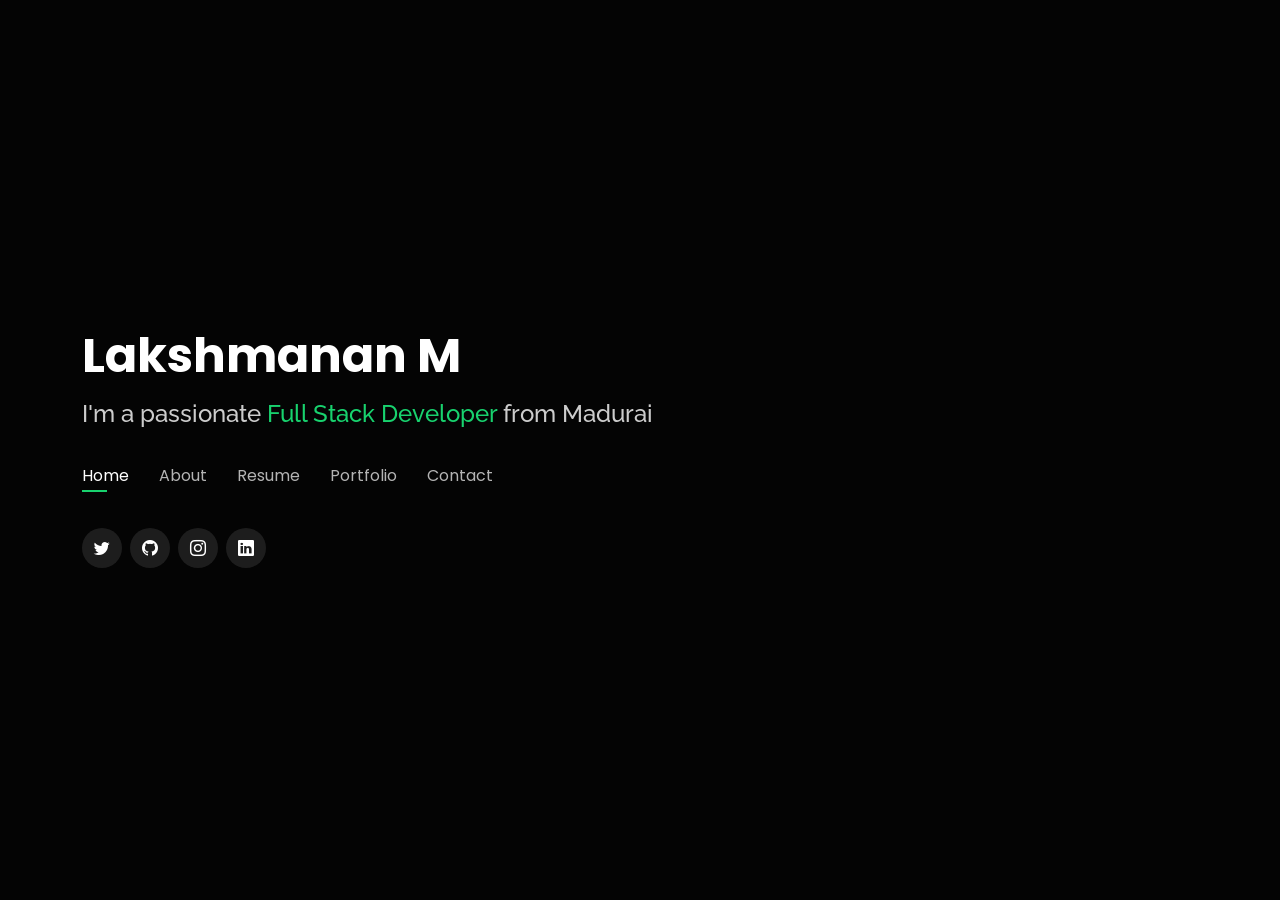
==== commit c6bccfdf: "updated" ====
--- a/index.html
+++ b/index.html
@@ -27,13 +27,6 @@
   <!-- Template Main CSS File -->
   <link href="assets/css/style.css" rel="stylesheet">
 
-  <!-- =======================================================
-  * Template Name: Personal
-  * Updated: Jan 29 2024 with Bootstrap v5.3.2
-  * Template URL: https://bootstrapmade.com/personal-free-resume-bootstrap-template/
-  * Author: BootstrapMade.com
-  * License: https://bootstrapmade.com/license/
-  ======================================================== -->
 </head>
 
 <body>
@@ -52,7 +45,6 @@
           <li><a class="nav-link active" href="#header">Home</a></li>
           <li><a class="nav-link" href="#about">About</a></li>
           <li><a class="nav-link" href="#resume">Resume</a></li>
-          <li><a class="nav-link" href="#services">Services</a></li>
           <li><a class="nav-link" href="#portfolio">Portfolio</a></li>
           <li><a class="nav-link" href="#contact">Contact</a></li>
         </ul>
@@ -94,7 +86,7 @@
             <div class="col-lg-6">
               <ul>
                 <li><i class="bi bi-chevron-right"></i> <strong>Birthday:</strong> <span>20 Aug 2000</span></li>
-                <li><i class="bi bi-chevron-right"></i> <strong>Website:</strong> <span>www.example.com</span></li>
+                <li><i class="bi bi-chevron-right"></i> <strong>Website:</strong> <span>lakshmanan.vercel.app</span></li>
                 <li><i class="bi bi-chevron-right"></i> <strong>Phone:</strong> <span>+814 420 3487</span></li>
                 <li><i class="bi bi-chevron-right"></i> <strong>City:</strong> <span>Madurai, Tamilnadu</span></li>
               </ul>
@@ -103,7 +95,7 @@
               <ul>
                 <li><i class="bi bi-chevron-right"></i> <strong>Age:</strong> <span>23</span></li>
                 <li><i class="bi bi-chevron-right"></i> <strong>Degree:</strong> <span>Diploma</span></li>
-                <li><i class="bi bi-chevron-right"></i> <strong>PhEmailone:</strong> <span>iamlakshmananeee@gmail.com</span></li>
+                <li><i class="bi bi-chevron-right"></i> <strong>PhEmailone:</strong> <span>lakshmananm2580@gmail.com</span></li>
                 <li><i class="bi bi-chevron-right"></i> <strong>Freelance:</strong> <span>Available</span></li>
               </ul>
             </div>
@@ -158,147 +150,89 @@
 
     </div><!-- End Counts -->
 
-    <!-- ======= Skills  ======= -->
-    <div class="skills container">
+
+    <!-- ======= Skills & Interests ======= -->
+    <div class="interests container">
 
       <div class="section-title">
         <h2>Skills & Interests</h2>
       </div>
 
-      <div class="row skills-content">
-
-        <div class="col-lg-6">
-
-          <div class="progress">
-            <span class="skill">HTML <i class="val">100%</i></span>
-            <div class="progress-bar-wrap">
-              <div class="progress-bar" role="progressbar" aria-valuenow="100" aria-valuemin="0" aria-valuemax="100"></div>
-            </div>
-          </div>
-
-          <div class="progress">
-            <span class="skill">CSS <i class="val">90%</i></span>
-            <div class="progress-bar-wrap">
-              <div class="progress-bar" role="progressbar" aria-valuenow="90" aria-valuemin="0" aria-valuemax="100"></div>
-            </div>
-          </div>
-
-          <div class="progress">
-            <span class="skill">JavaScript <i class="val">75%</i></span>
-            <div class="progress-bar-wrap">
-              <div class="progress-bar" role="progressbar" aria-valuenow="75" aria-valuemin="0" aria-valuemax="100"></div>
-            </div>
-          </div>
-
-        </div>
-
-        <div class="col-lg-6">
-
-          <div class="progress">
-            <span class="skill">PHP <i class="val">80%</i></span>
-            <div class="progress-bar-wrap">
-              <div class="progress-bar" role="progressbar" aria-valuenow="80" aria-valuemin="0" aria-valuemax="100"></div>
-            </div>
-          </div>
-
-          <div class="progress">
-            <span class="skill">WordPress/CMS <i class="val">90%</i></span>
-            <div class="progress-bar-wrap">
-              <div class="progress-bar" role="progressbar" aria-valuenow="90" aria-valuemin="0" aria-valuemax="100"></div>
-            </div>
-          </div>
-
-          <div class="progress">
-            <span class="skill">Photoshop <i class="val">55%</i></span>
-            <div class="progress-bar-wrap">
-              <div class="progress-bar" role="progressbar" aria-valuenow="55" aria-valuemin="0" aria-valuemax="100"></div>
-            </div>
-          </div>
-
-        </div>
-
-      </div>
-
-    </div><!-- End Skills -->
-
-    <!-- ======= Interests ======= -->
-    <div class="interests container">
-
-      <div class="section-title">
-        <h2>Interests</h2>
-      </div>
-
       <div class="row">
         <div class="col-lg-3 col-md-4">
           <div class="icon-box">
-            <i class="ri-store-line" style="color: #ffbb2c;"></i>
-            <h3>Lorem Ipsum</h3>
+            <img src="assets/img/skills/ic_java.png" alt="">
+            <!-- <i class="ri-store-line" style="color: #ffbb2c;"></i> -->
+            <h3>Java</h3>
           </div>
         </div>
         <div class="col-lg-3 col-md-4 mt-4 mt-md-0">
           <div class="icon-box">
-            <i class="ri-bar-chart-box-line" style="color: #5578ff;"></i>
-            <h3>Dolor Sitema</h3>
+            <img src="assets/img/skills/ic_js.png" alt="">
+            <!-- <i class="ri-bar-chart-box-line" style="color: #5578ff;"></i> -->
+            <h3>Java Script</h3>
           </div>
         </div>
         <div class="col-lg-3 col-md-4 mt-4 mt-md-0">
           <div class="icon-box">
-            <i class="ri-calendar-todo-line" style="color: #e80368;"></i>
-            <h3>Sed perspiciatis</h3>
+            <!-- <i class="ri-calendar-todo-line" style="color: #e80368;"></i> -->
+            <img src="assets/img/skills/ic_python.png" alt="">
+            <h3>Python</h3>
           </div>
         </div>
         <div class="col-lg-3 col-md-4 mt-4 mt-lg-0">
           <div class="icon-box">
-            <i class="ri-paint-brush-line" style="color: #e361ff;"></i>
-            <h3>Magni Dolores</h3>
-          </div>
-        </div>
-        <div class="col-lg-3 col-md-4 mt-4">
-          <div class="icon-box">
-            <i class="ri-database-2-line" style="color: #47aeff;"></i>
-            <h3>Nemo Enim</h3>
-          </div>
-        </div>
-        <div class="col-lg-3 col-md-4 mt-4">
-          <div class="icon-box">
-            <i class="ri-gradienter-line" style="color: #ffa76e;"></i>
-            <h3>Eiusmod Tempor</h3>
-          </div>
-        </div>
-        <div class="col-lg-3 col-md-4 mt-4">
-          <div class="icon-box">
-            <i class="ri-file-list-3-line" style="color: #11dbcf;"></i>
-            <h3>Midela Teren</h3>
-          </div>
-        </div>
-        <div class="col-lg-3 col-md-4 mt-4">
-          <div class="icon-box">
-            <i class="ri-price-tag-2-line" style="color: #4233ff;"></i>
-            <h3>Pira Neve</h3>
-          </div>
-        </div>
-        <div class="col-lg-3 col-md-4 mt-4">
-          <div class="icon-box">
-            <i class="ri-anchor-line" style="color: #b2904f;"></i>
-            <h3>Dirada Pack</h3>
-          </div>
-        </div>
-        <div class="col-lg-3 col-md-4 mt-4">
-          <div class="icon-box">
-            <i class="ri-disc-line" style="color: #b20969;"></i>
-            <h3>Moton Ideal</h3>
-          </div>
-        </div>
-        <div class="col-lg-3 col-md-4 mt-4">
-          <div class="icon-box">
-            <i class="ri-base-station-line" style="color: #ff5828;"></i>
-            <h3>Verdo Park</h3>
-          </div>
-        </div>
-        <div class="col-lg-3 col-md-4 mt-4">
-          <div class="icon-box">
-            <i class="ri-fingerprint-line" style="color: #29cc61;"></i>
-            <h3>Flavor Nivelanda</h3>
+            <!-- <i class="ri-paint-brush-line" style="color: #e361ff;"></i> -->
+            <img src="assets/img/skills/ic_react.png" alt="">
+            <h3>React</h3>
+          </div>
+        </div>
+        <div class="col-lg-3 col-md-4 mt-4">
+          <div class="icon-box">
+            <img src="assets/img/skills/bootstrap.png" alt="">
+            <h3>Bootstrap</h3>
+          </div>
+        </div>
+        <div class="col-lg-3 col-md-4 mt-4">
+          <div class="icon-box">
+            <img src="assets/img/skills/html.png" alt="">
+            <h3>Html</h3>
+          </div>
+        </div>
+        <div class="col-lg-3 col-md-4 mt-4">
+          <div class="icon-box">
+            <img src="assets/img/skills/c.png" alt="">
+            <h3>C</h3>
+          </div>
+        </div>
+        <div class="col-lg-3 col-md-4 mt-4">
+          <div class="icon-box">
+            <img src="assets/img/skills/node.png" alt="">
+            <h3>Node</h3>
+          </div>
+        </div>
+        <div class="col-lg-3 col-md-4 mt-4">
+          <div class="icon-box">
+            <img src="assets/img/skills/springboot.png" alt="">
+            <h3>Springboot</h3>
+          </div>
+        </div>
+        <div class="col-lg-3 col-md-4 mt-4">
+          <div class="icon-box">
+            <img src="assets/img/skills/sql.png" alt="">
+            <h3>Sql</h3>
+          </div>
+        </div>
+        <div class="col-lg-3 col-md-4 mt-4">
+          <div class="icon-box">
+            <img src="assets/img/skills/mogodb.png" alt="">
+            <h3>Mogodb</h3>
+          </div>
+        </div>
+        <div class="col-lg-3 col-md-4 mt-4">
+          <div class="icon-box">
+            <img src="assets/img/skills/css.png" alt="">
+            <h3>Css</h3>
           </div>
         </div>
       </div>
@@ -405,13 +339,13 @@
         <div class="col-lg-6">
           <h3 class="resume-title">Sumary</h3>
           <div class="resume-item pb-0">
-            <h4>Alice Barkley</h4>
-            <p><em>Innovative and deadline-driven Graphic Designer with 3+ years of experience designing and developing user-centered digital/print marketing material from initial concept to final, polished deliverable.</em></p>
+            <h4>Lakshmanan</h4>
+            <p><em>I am a responsible, self motivated individual with the ability to adapt to any situation, seeking for an opportunity to prove my skills and utilize my knowledge.</em></p>
             <p>
             <ul>
-              <li>Portland par 127,Orlando, FL</li>
-              <li>(123) 456-7891</li>
-              <li>alice.barkley@example.com</li>
+              <li>Vagaikulam, Madurai</li>
+              <li>+91 814 420 3487</li>
+              <li>lakshmananm2580@gmail.com</li>
             </ul>
             </p>
           </div>
@@ -464,68 +398,7 @@
     </div>
   </section><!-- End Resume Section -->
 
-  <!-- ======= Services Section ======= -->
-  <section id="services" class="services">
-    <div class="container">
-
-      <div class="section-title">
-        <h2>Services</h2>
-        <p>My Services</p>
-      </div>
-
-      <div class="row">
-        <div class="col-lg-4 col-md-6 d-flex align-items-stretch">
-          <div class="icon-box">
-            <div class="icon"><i class="bx bxl-dribbble"></i></div>
-            <h4><a href="">Lorem Ipsum</a></h4>
-            <p>Voluptatum deleniti atque corrupti quos dolores et quas molestias excepturi</p>
-          </div>
-        </div>
-
-        <div class="col-lg-4 col-md-6 d-flex align-items-stretch mt-4 mt-md-0">
-          <div class="icon-box">
-            <div class="icon"><i class="bx bx-file"></i></div>
-            <h4><a href="">Sed ut perspiciatis</a></h4>
-            <p>Duis aute irure dolor in reprehenderit in voluptate velit esse cillum dolore</p>
-          </div>
-        </div>
-
-        <div class="col-lg-4 col-md-6 d-flex align-items-stretch mt-4 mt-lg-0">
-          <div class="icon-box">
-            <div class="icon"><i class="bx bx-tachometer"></i></div>
-            <h4><a href="">Magni Dolores</a></h4>
-            <p>Excepteur sint occaecat cupidatat non proident, sunt in culpa qui officia</p>
-          </div>
-        </div>
-
-        <div class="col-lg-4 col-md-6 d-flex align-items-stretch mt-4">
-          <div class="icon-box">
-            <div class="icon"><i class="bx bx-world"></i></div>
-            <h4><a href="">Nemo Enim</a></h4>
-            <p>At vero eos et accusamus et iusto odio dignissimos ducimus qui blanditiis</p>
-          </div>
-        </div>
-
-        <div class="col-lg-4 col-md-6 d-flex align-items-stretch mt-4">
-          <div class="icon-box">
-            <div class="icon"><i class="bx bx-slideshow"></i></div>
-            <h4><a href="">Dele cardo</a></h4>
-            <p>Quis consequatur saepe eligendi voluptatem consequatur dolor consequuntur</p>
-          </div>
-        </div>
-
-        <div class="col-lg-4 col-md-6 d-flex align-items-stretch mt-4">
-          <div class="icon-box">
-            <div class="icon"><i class="bx bx-arch"></i></div>
-            <h4><a href="">Divera don</a></h4>
-            <p>Modi nostrum vel laborum. Porro fugit error sit minus sapiente sit aspernatur</p>
-          </div>
-        </div>
-
-      </div>
-
-    </div>
-  </section><!-- End Services Section -->
+
 
   <!-- ======= Portfolio Section ======= -->
   <section id="portfolio" class="portfolio">
--- a/assets/css/style.css
+++ b/assets/css/style.css
@@ -523,6 +523,13 @@
   transition: ease-in-out 0.3s;
 }
 
+.interests .icon-box img {
+  font-size: 32px;
+  margin-right: 10px;
+  width: 32px;
+  height: 32px;
+  line-height: 1;
+}
 .interests .icon-box i {
   font-size: 32px;
   padding-right: 10px;
@@ -684,85 +691,6 @@
   border: 2px solid #18d26e;
 }
 
-/*--------------------------------------------------------------
-# Services
---------------------------------------------------------------*/
-.services .icon-box {
-  text-align: center;
-  background: rgba(204, 204, 204, 0.1);
-  padding: 80px 20px;
-  transition: all ease-in-out 0.3s;
-}
-
-.services .icon-box .icon {
-  margin: 0 auto;
-  width: 64px;
-  height: 64px;
-  background: #18d26e;
-  border-radius: 5px;
-  transition: all 0.3s ease-out 0s;
-  display: flex;
-  align-items: center;
-  justify-content: center;
-  margin-bottom: 20px;
-  transform-style: preserve-3d;
-}
-
-.services .icon-box .icon i {
-  color: #fff;
-  font-size: 28px;
-}
-
-.services .icon-box .icon::before {
-  position: absolute;
-  content: "";
-  left: -8px;
-  top: -8px;
-  height: 100%;
-  width: 100%;
-  background: rgba(255, 255, 255, 0.15);
-  border-radius: 5px;
-  transition: all 0.3s ease-out 0s;
-  transform: translateZ(-1px);
-}
-
-.services .icon-box h4 {
-  font-weight: 700;
-  margin-bottom: 15px;
-  font-size: 24px;
-}
-
-.services .icon-box h4 a {
-  color: #fff;
-}
-
-.services .icon-box p {
-  line-height: 24px;
-  font-size: 14px;
-  margin-bottom: 0;
-}
-
-.services .icon-box:hover {
-  background: #18d26e;
-  border-color: #18d26e;
-}
-
-.services .icon-box:hover .icon {
-  background: #fff;
-}
-
-.services .icon-box:hover .icon i {
-  color: #18d26e;
-}
-
-.services .icon-box:hover .icon::before {
-  background: #35e888;
-}
-
-.services .icon-box:hover h4 a,
-.services .icon-box:hover p {
-  color: #fff;
-}
 
 /*--------------------------------------------------------------
 # Portfolio
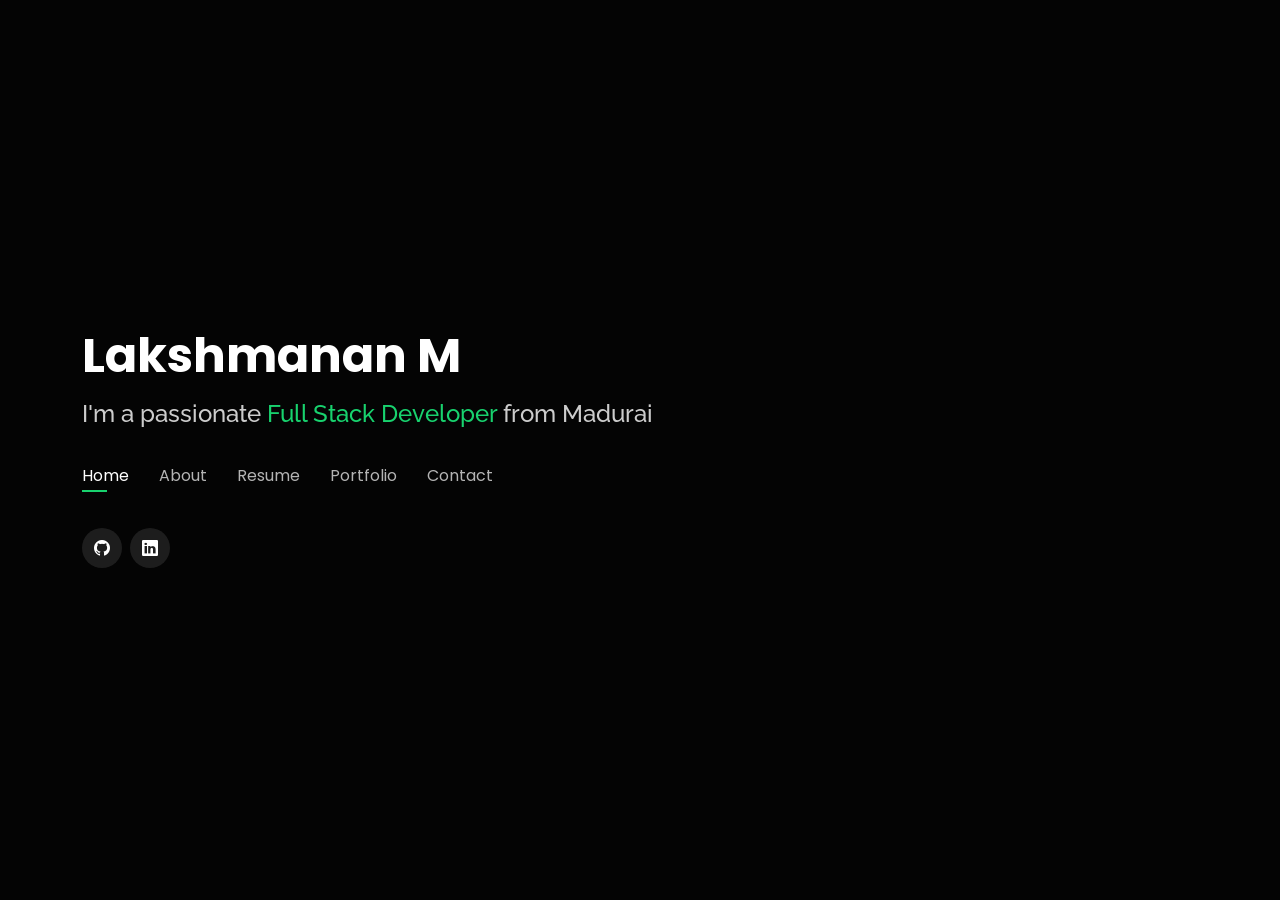
==== commit 794e1a15: "updated" ====
--- a/index.html
+++ b/index.html
@@ -52,9 +52,7 @@
       </nav><!-- .navbar -->
 
       <div class="social-links">
-        <a href="#" class="twitter"><i class="bi bi-twitter"></i></a>
-        <a href="https://github.com/lakshmananmuniyasamy" class="github"><i class="bi bi-github"></i></a>
-        <a href="https://www.instagram.com/the_twin_lex/" class="instagram"><i class="bi bi-instagram"></i></a>
+          <a href="https://github.com/lakshmananmuniyasamy" class="github"><i class="bi bi-github"></i></a>
         <a href="https://www.linkedin.com/in/lakshmanan-m-fullstackdeveloper/" class="linkedin"><i class="bi bi-linkedin"></i></a>
       </div>
 
@@ -352,16 +350,14 @@
 
           <h3 class="resume-title">Education</h3>
           <div class="resume-item">
-            <h4>Master of Fine Arts &amp; Graphic Design</h4>
-            <h5>2015 - 2016</h5>
-            <p><em>Rochester Institute of Technology, Rochester, NY</em></p>
-            <p>Qui deserunt veniam. Et sed aliquam labore tempore sed quisquam iusto autem sit. Ea vero voluptatum qui ut dignissimos deleniti nerada porti sand markend</p>
+            <h4>Diploma in EEE</h4>
+            <h5>2016 - 2019</h5>
+            <p><em>TNPTC, Madurai</em></p>
           </div>
           <div class="resume-item">
-            <h4>Bachelor of Fine Arts &amp; Graphic Design</h4>
-            <h5>2010 - 2014</h5>
-            <p><em>Rochester Institute of Technology, Rochester, NY</em></p>
-            <p>Quia nobis sequi est occaecati aut. Repudiandae et iusto quae reiciendis et quis Eius vel ratione eius unde vitae rerum voluptates asperiores voluptatem Earum molestiae consequatur neque etlon sader mart dila</p>
+            <h4>SSLC</h4>
+            <h5>2016</h5>
+            <p><em>Dhanapaul Higer Secondary School,Madurai</em></p>
           </div>
         </div>
         <div class="col-lg-6">
@@ -380,9 +376,9 @@
             </p>
           </div>
           <div class="resume-item">
-            <h4>Graphic design specialist</h4>
-            <h5>2017 - 2018</h5>
-            <p><em>Stepping Stone Advertising, New York, NY</em></p>
+            <h4>Full Stack Developer</h4>
+            <h5>2023 - 2024</h5>
+            <p><em>Edex Tech, kalavasal, madurai</em></p>
             <p>
             <ul>
               <li>Developed numerous marketing programs (logos, brochures,infographics, presentations, and advertisements).</li>
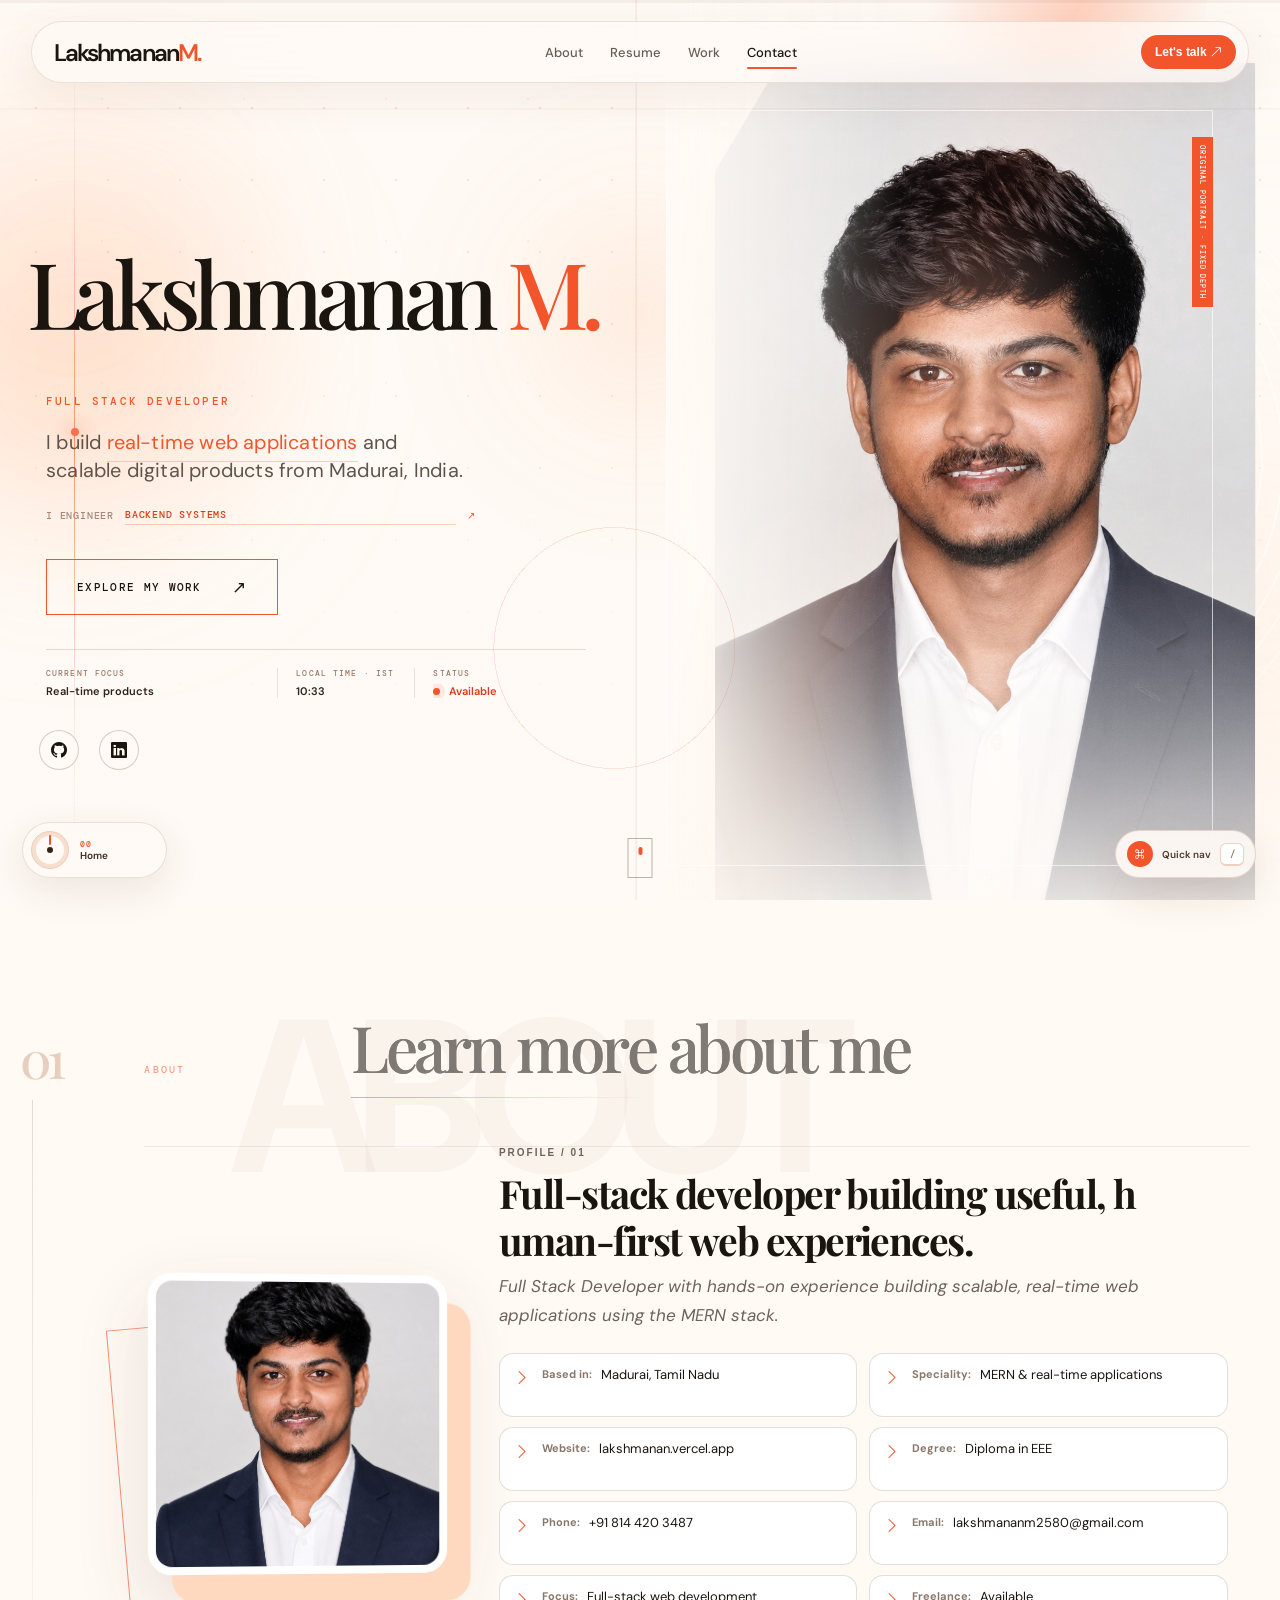
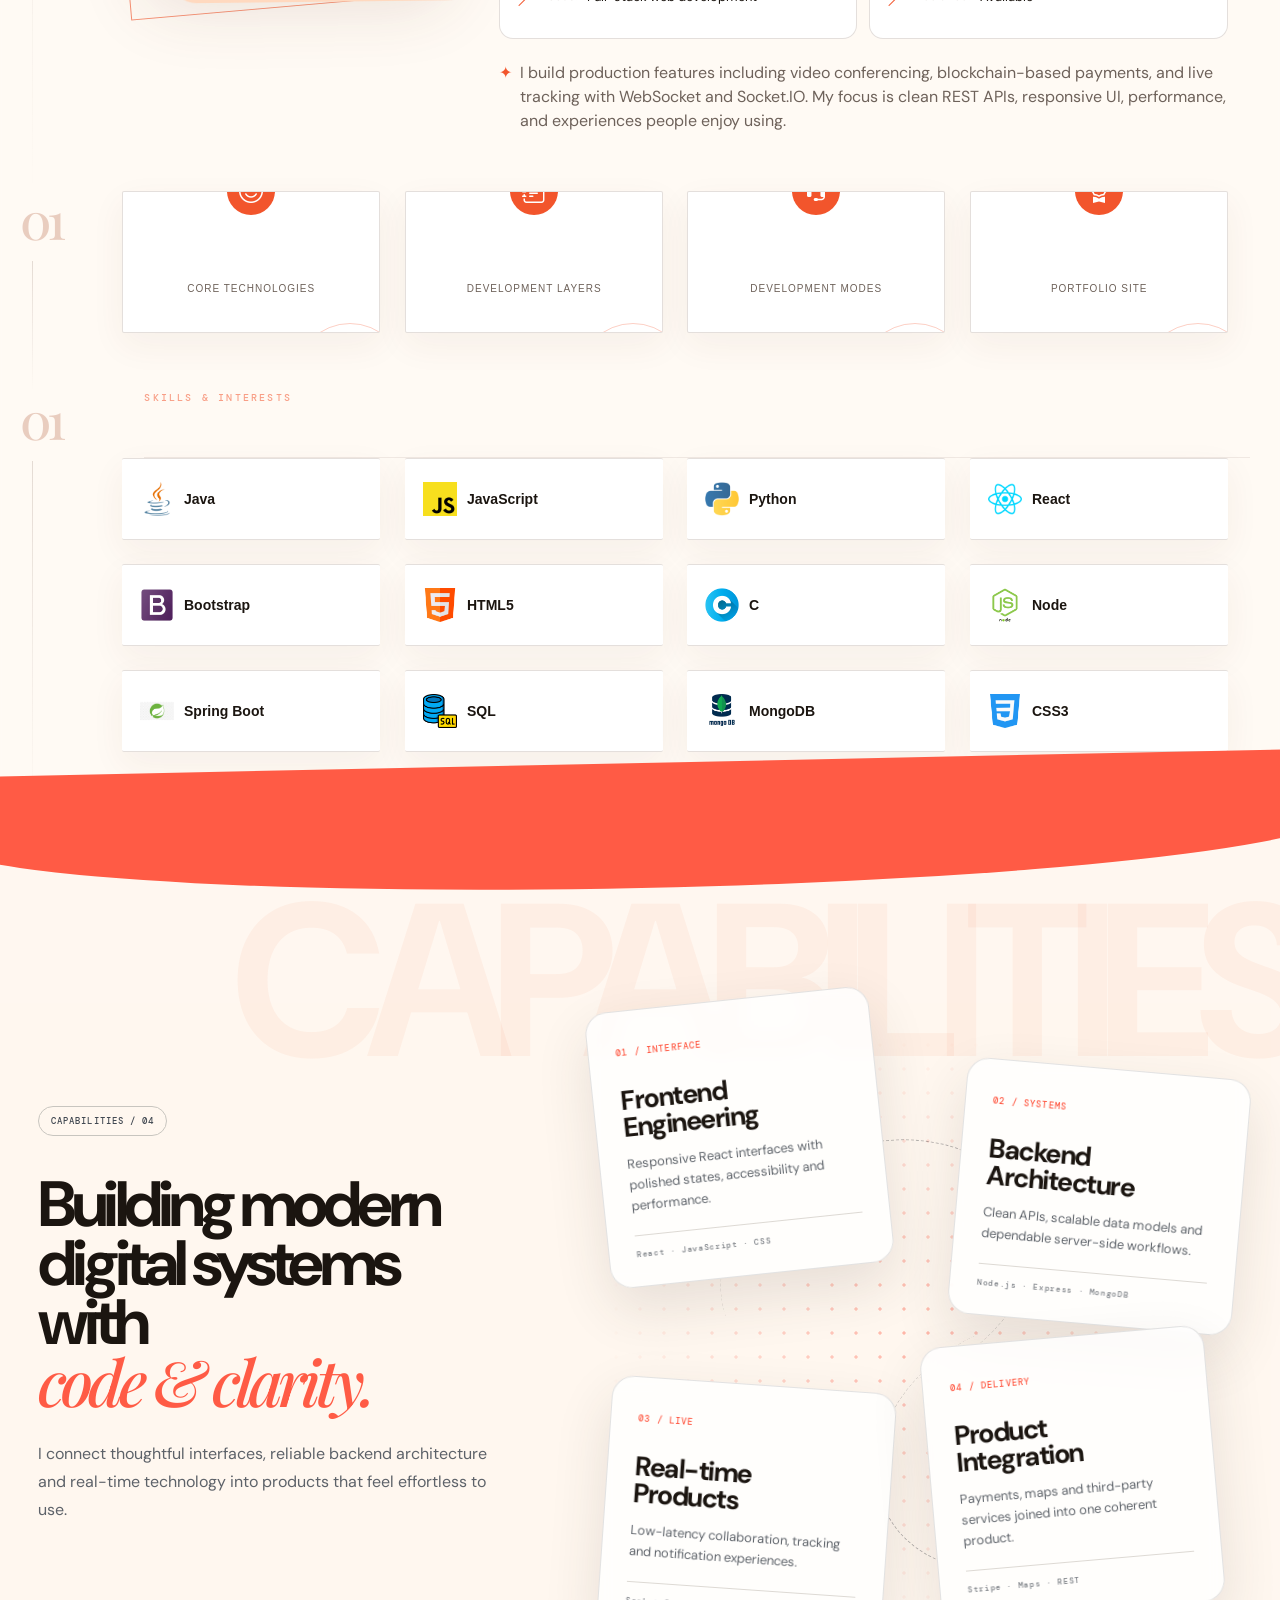
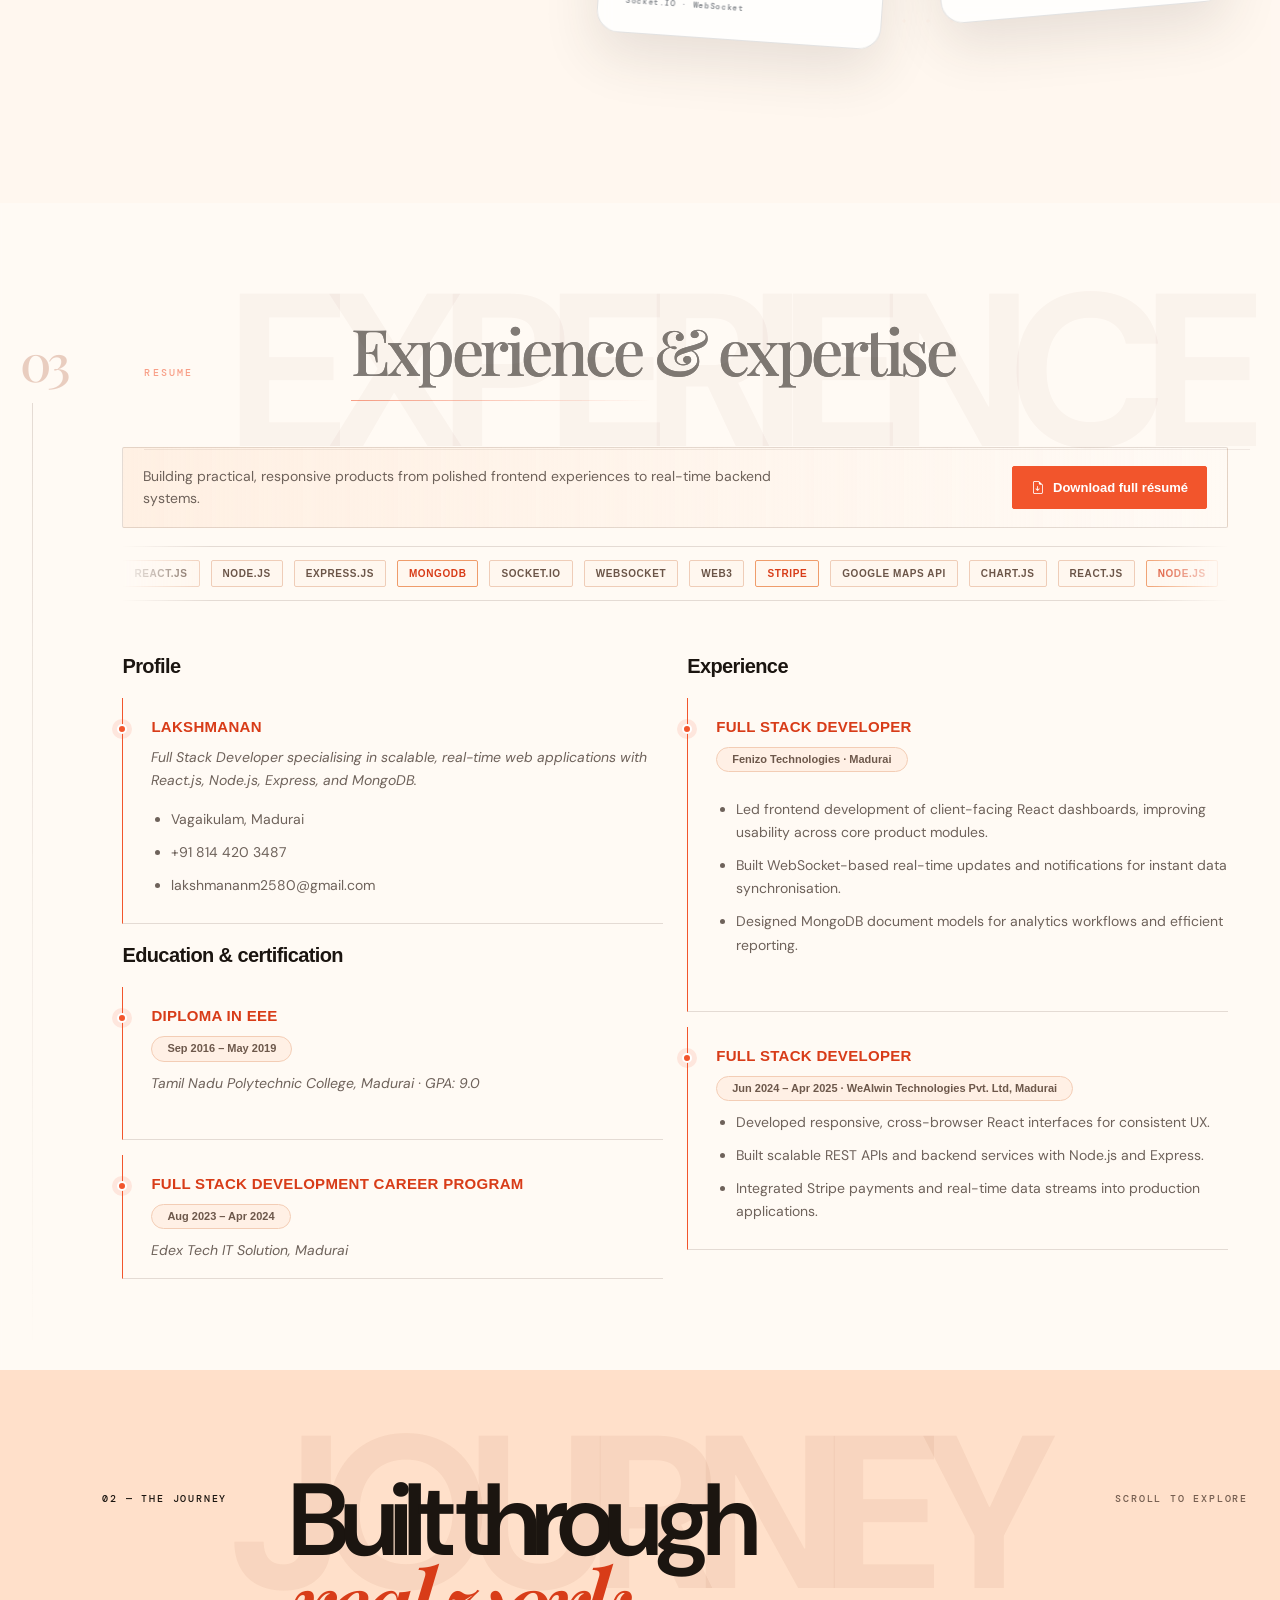
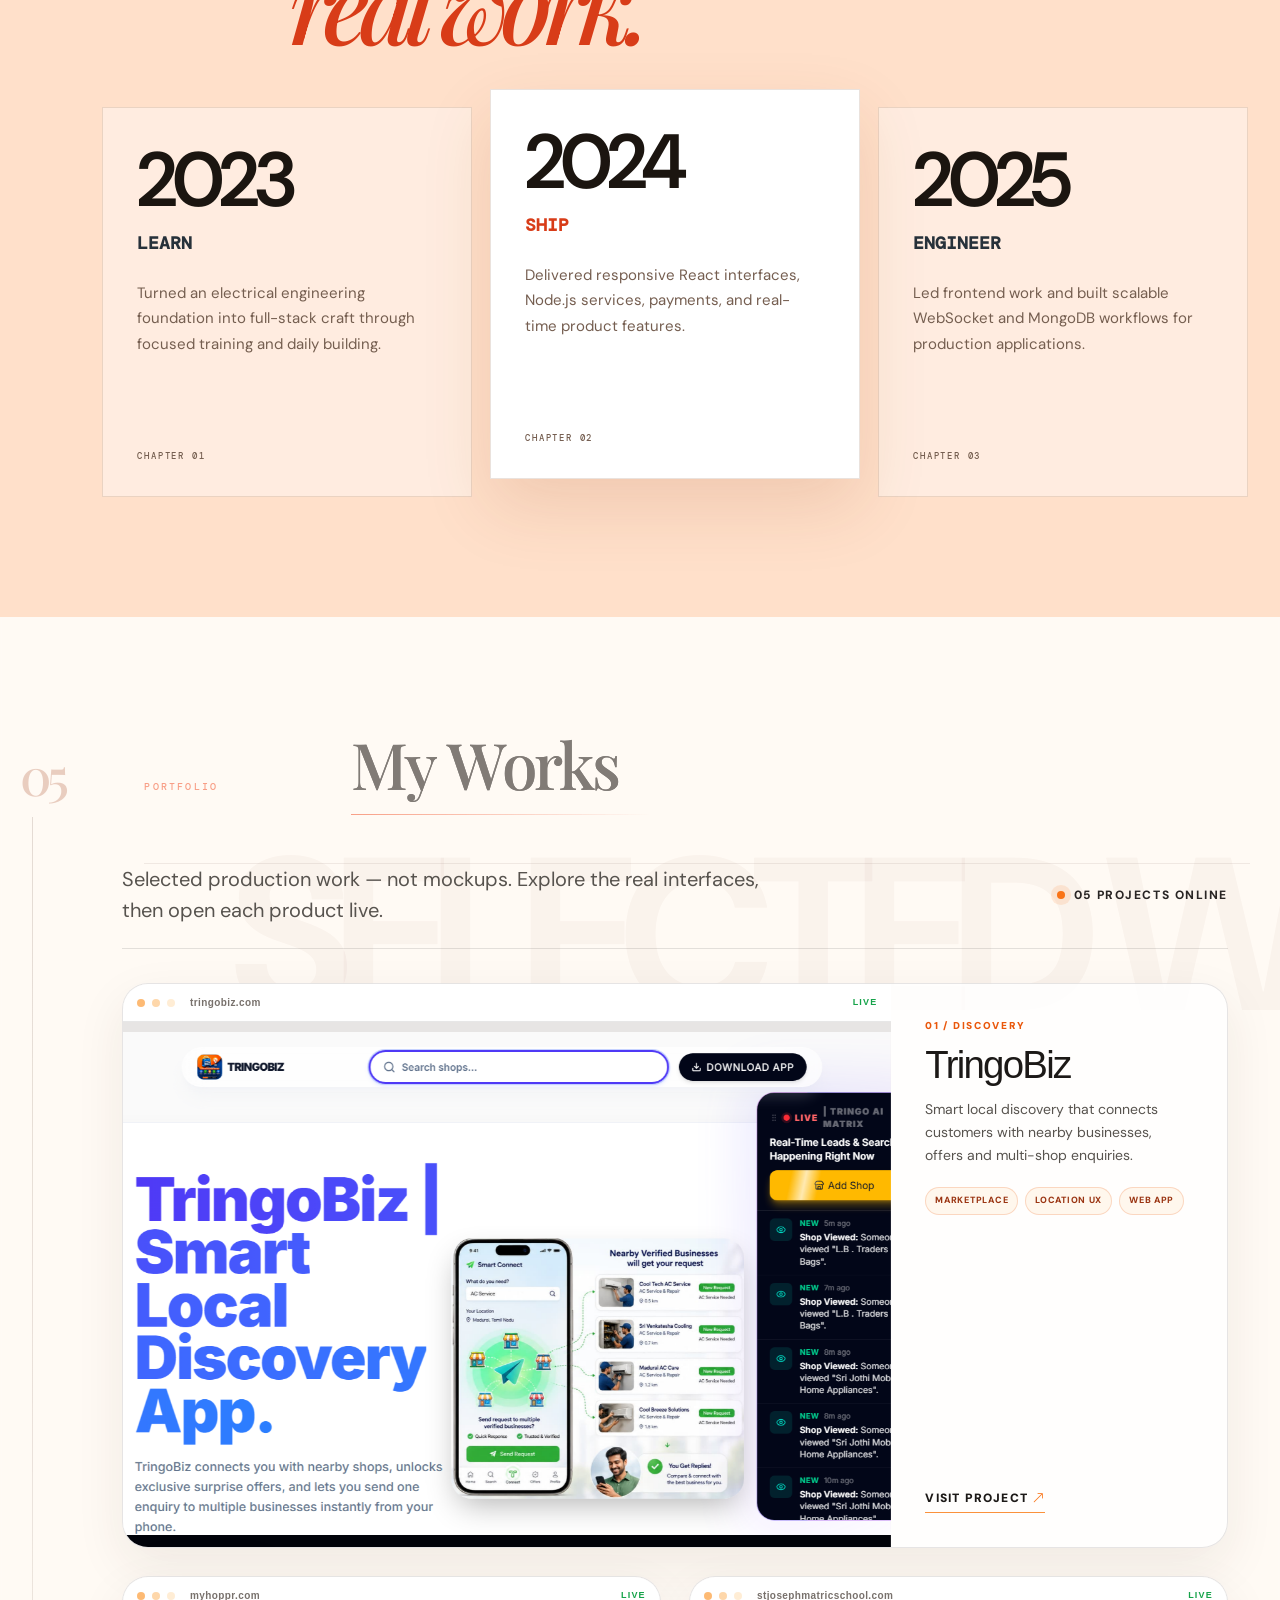
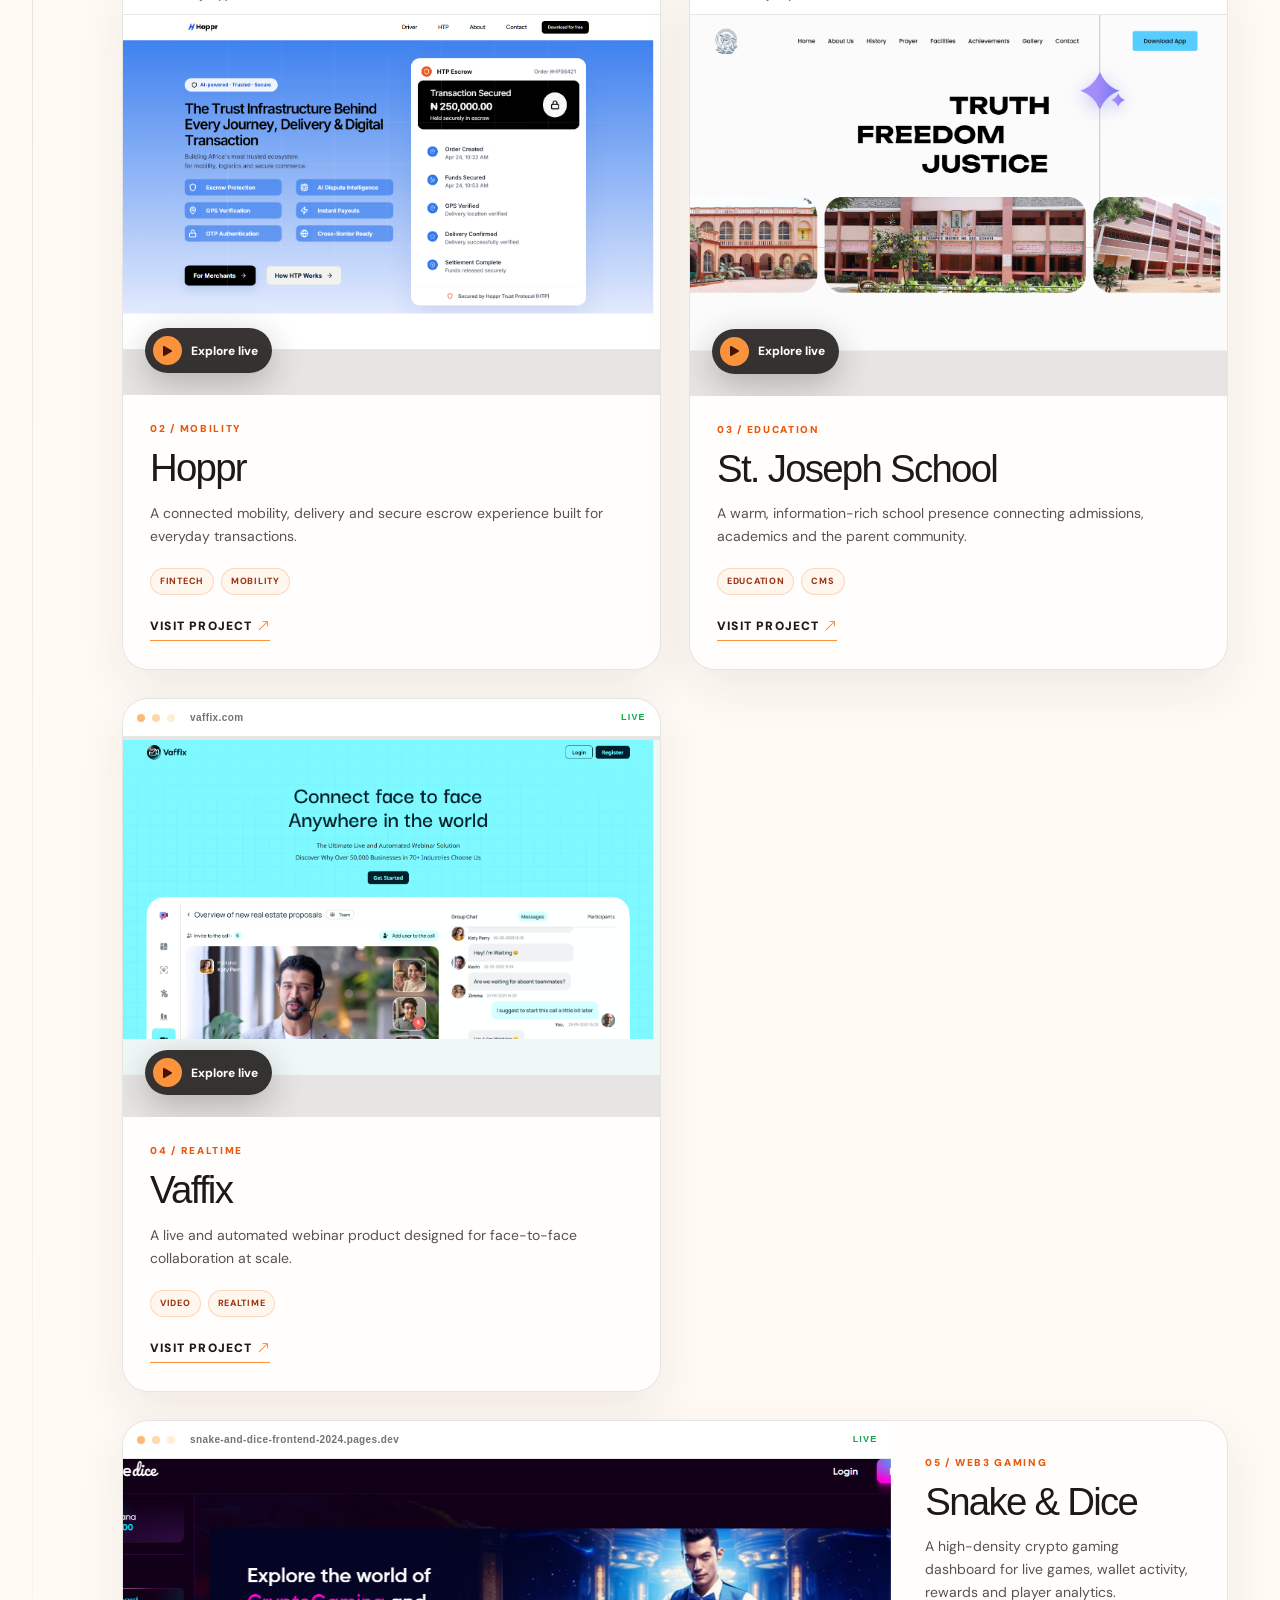
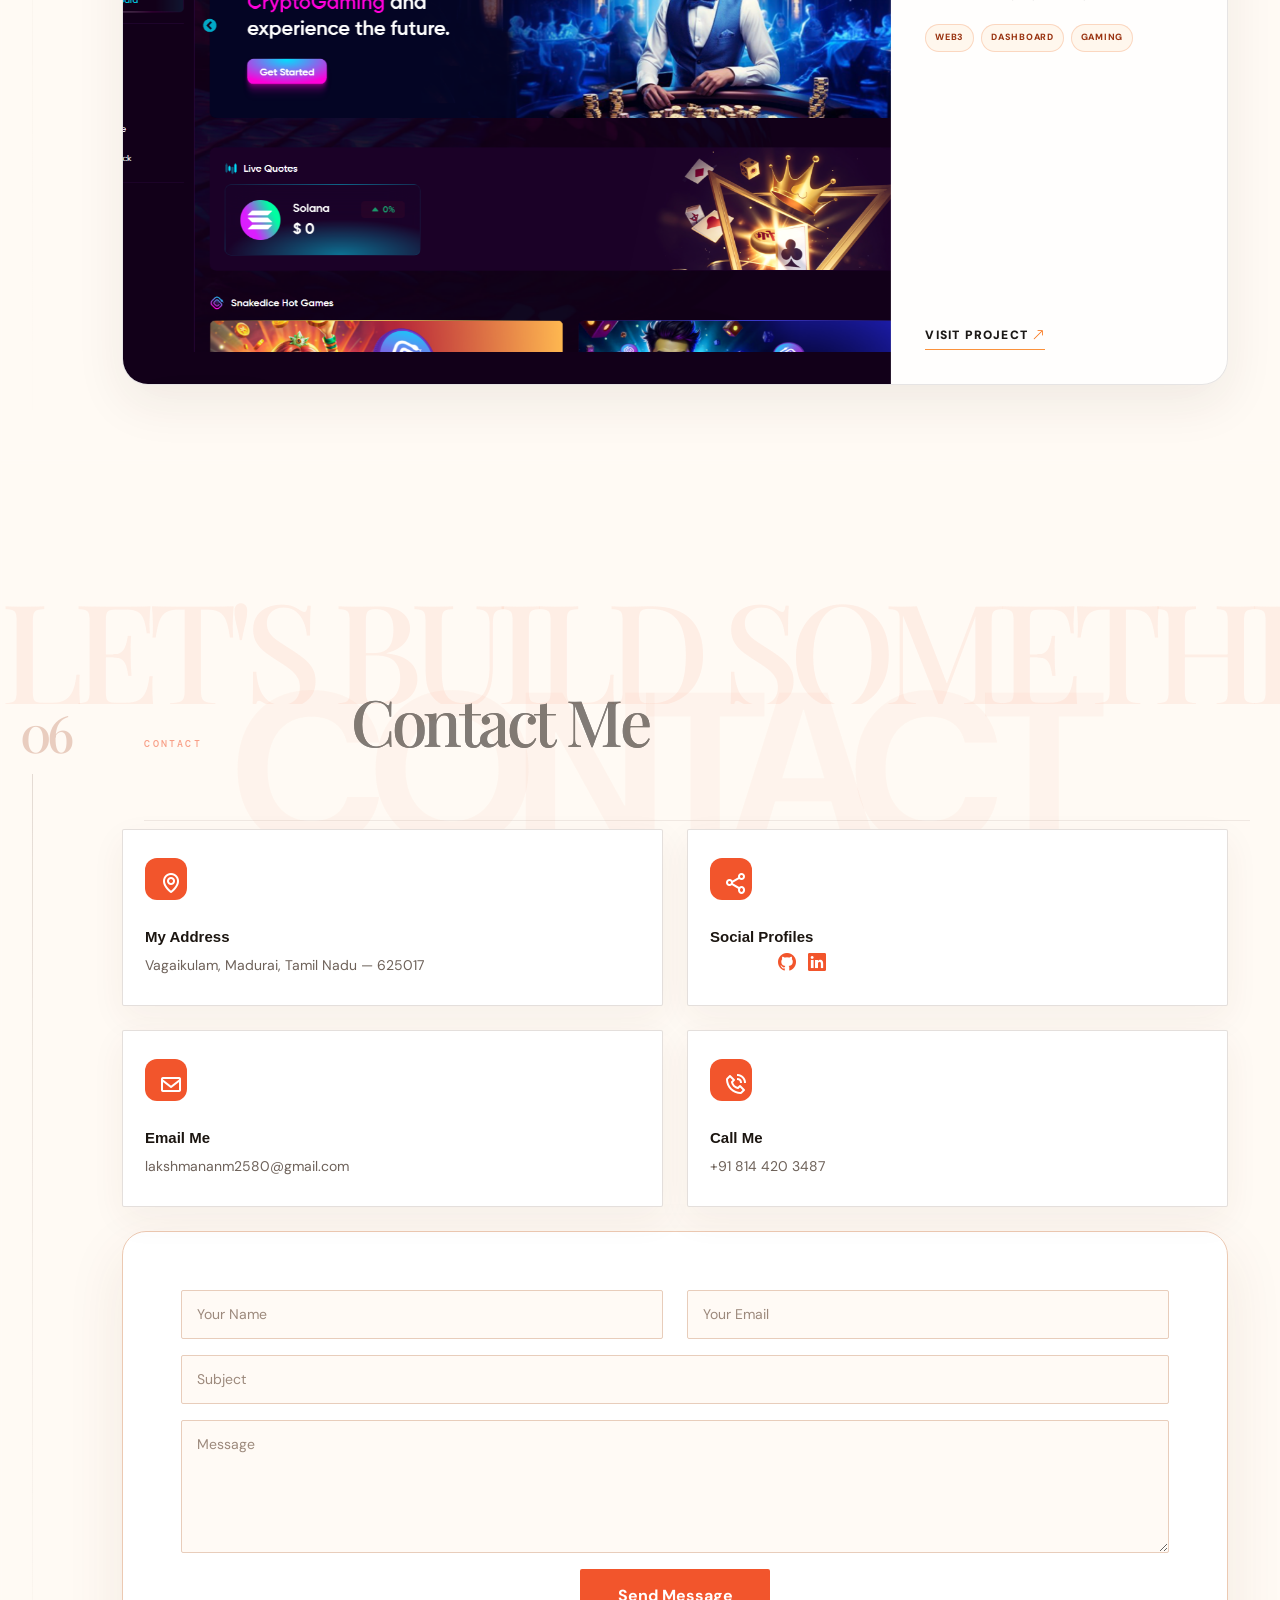
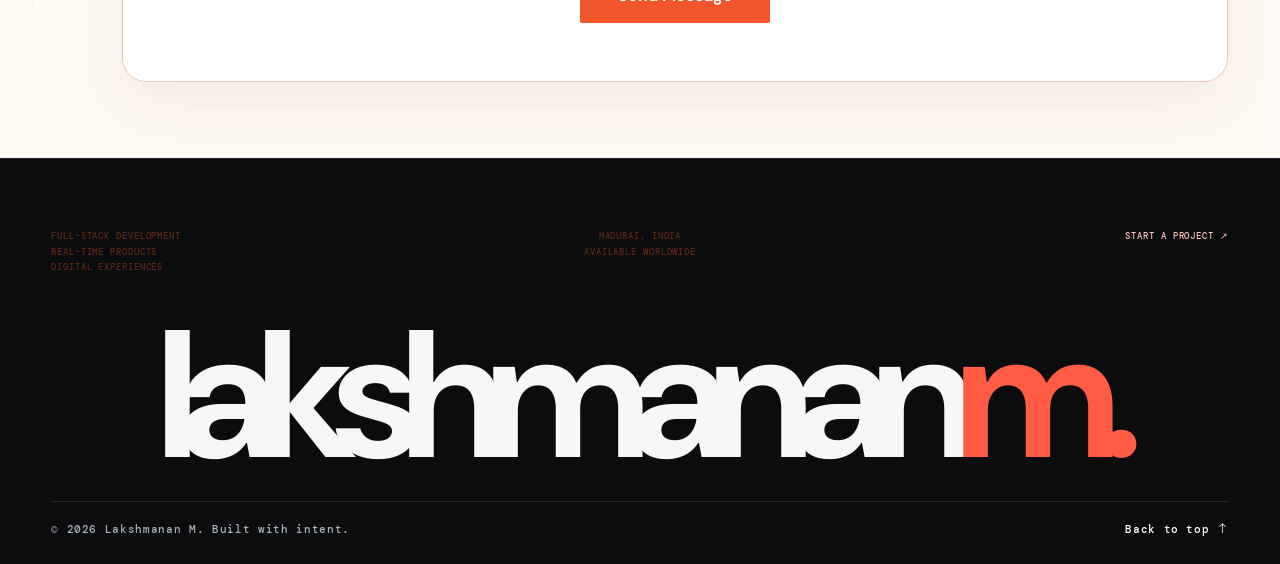
==== commit 3f728b38: "Add WebGL AI Core for enhanced portfolio experience - Implemented a new WebGL-based visual effect us" ====
--- a/index.html
+++ b/index.html
@@ -5,16 +5,16 @@
   <meta charset="utf-8">
   <meta content="width=device-width, initial-scale=1.0" name="viewport">
 
-  <title>lakshmanan-m-fullstackdeveloper</title>
-  <meta content="" name="description">
-  <meta content="" name="keywords">
+  <title>Lakshmanan M. — Full Stack Developer</title>
+  <meta content="Lakshmanan M. builds scalable MERN applications, real-time products, APIs, and polished web experiences from Madurai, India." name="description">
+  <meta content="full stack developer, MERN developer, React developer, Node.js developer, Madurai" name="keywords">
 
   <!-- Favicons -->
   <link href="assets/img/my_img.ico" rel="icon">
   <link href="assets/img/apple-touch-icon.png" rel="apple-touch-icon">
 
   <!-- Google Fonts -->
-  <link href="https://fonts.googleapis.com/css?family=Open+Sans:300,300i,400,400i,600,600i,700,700i|Raleway:300,300i,400,400i,500,500i,600,600i,700,700i|Poppins:300,300i,400,400i,500,500i,600,600i,700,700i" rel="stylesheet">
+  <link href="https://fonts.googleapis.com/css2?family=DM+Mono:wght@400;500&family=DM+Sans:opsz,wght@9..40,400;9..40,500;9..40,600;9..40,700&family=Playfair+Display:ital,wght@0,500;0,600;1,500&display=swap" rel="stylesheet">
 
   <!-- Vendor CSS Files -->
   <link href="assets/vendor/bootstrap/css/bootstrap.min.css" rel="stylesheet">
@@ -30,15 +30,68 @@
 </head>
 
 <body>
+  <div class="portrait-stage" aria-hidden="true">
+    <div class="portrait-stage-halo"></div>
+    <img class="portrait-face portrait-face-base" src="assets/img/lakshmanan-photo.jpg" alt="">
+    <span class="portrait-stage-outline"></span>
+  </div>
+  <div class="ambient-scene" aria-hidden="true">
+    <span class="grid-plane"></span><span class="orb orb-one"></span><span class="orb orb-two"></span><span class="star-field"></span>
+    <span class="motion-orb motion-orb-one"></span><span class="motion-orb motion-orb-two"></span><span class="motion-beam"></span>
+  </div>
+  <canvas id="ai-core-canvas" aria-hidden="true"></canvas>
+  <div class="scroll-progress" aria-hidden="true"><span></span></div>
+  <div class="cursor-orbit" aria-hidden="true"><span class="cursor-dot"></span><span class="cursor-ring"></span></div>
+  <div class="scroll-light" aria-hidden="true"></div>
+  <aside class="scroll-compass" aria-hidden="true">
+    <div class="scroll-compass-dial"><span></span><i></i></div>
+    <div class="scroll-compass-copy"><small data-compass-index>00</small><strong data-compass-label>Home</strong></div>
+  </aside>
+  <button class="command-launcher" type="button" data-command-open aria-label="Open quick navigation" aria-haspopup="dialog">
+    <i class="bi bi-command"></i><span>Quick nav</span><kbd>/</kbd>
+  </button>
+  <div class="command-backdrop" data-command-backdrop hidden></div>
+  <div class="command-palette" data-command-palette role="dialog" aria-modal="true" aria-labelledby="command-title" hidden>
+    <div class="command-head">
+      <div><small>Portfolio shortcuts</small><h2 id="command-title">Where do you want to go?</h2></div>
+      <button type="button" data-command-close aria-label="Close quick navigation"><i class="bi bi-x-lg"></i></button>
+    </div>
+    <div class="command-list" role="list">
+      <a href="#about" role="listitem"><span>01</span><strong>About me</strong><kbd>A</kbd></a>
+      <a href="#expertise" role="listitem"><span>02</span><strong>Capabilities</strong><kbd>E</kbd></a>
+      <a href="#resume" role="listitem"><span>03</span><strong>Experience</strong><kbd>R</kbd></a>
+      <a href="#portfolio" role="listitem"><span>04</span><strong>Selected work</strong><kbd>W</kbd></a>
+      <a href="#contact" role="listitem"><span>05</span><strong>Start a project</strong><kbd>C</kbd></a>
+      <button type="button" data-copy-email role="listitem"><span>06</span><strong>Copy email</strong><em>lakshmananm2580@gmail.com</em></button>
+    </div>
+    <p class="command-note" aria-live="polite" data-command-note>Press Esc to close</p>
+  </div>
+  <nav class="site-nav" aria-label="Primary navigation">
+    <a class="site-brand" href="#header">Lakshmanan<span>M.</span></a>
+    <div class="site-nav-links">
+      <a href="#about">About</a>
+      <a href="#resume">Resume</a>
+      <a href="#portfolio">Work</a>
+      <a href="#contact">Contact</a>
+    </div>
+    <a class="site-nav-cta" href="#contact">Let's talk <i class="bi bi-arrow-up-right"></i></a>
+  </nav>
 
   <!-- ======= Header ======= -->
   <header id="header">
-    <div class="container">
-
-      <h1><a href="index.html">Lakshmanan M</a></h1>
+    <div class="container hero-layout">
+
+      <div class="hero-copy">
+      <p class="hero-kicker"><span></span> Available for new opportunities</p>
+      <h1><a href="index.html">Lakshmanan <em>M.</em></a></h1>
       <!-- Uncomment below if you prefer to use an image logo -->
       <!-- <a href="index.html" class="mr-auto"><img src="assets/img/logo.png" alt="" class="img-fluid"></a> -->
-      <h2>I'm a passionate <span>Full Stack Developer</span> from Madurai</h2>
+      <h2>I build <span>real-time web applications</span> and scalable digital products from Madurai, India.</h2>
+      <div class="hero-word-rotator" aria-label="Frontend engineering, backend systems, and real-time experiences">
+        <small>I engineer</small>
+        <span class="rotator-window"><strong data-rotator-word>frontend experiences</strong></span>
+        <i>↗</i>
+      </div>
 
       <nav id="navbar" class="navbar">
         <ul>
@@ -52,12 +105,33 @@
       </nav><!-- .navbar -->
 
       <div class="social-links">
-          <a href="https://github.com/lakshmananmuniyasamy" class="github"><i class="bi bi-github"></i></a>
+          <a href="https://github.com/lakshmanandev" class="github" aria-label="GitHub"><i class="bi bi-github"></i></a>
         <a href="https://www.linkedin.com/in/lakshmanan-m-fullstackdeveloper/" class="linkedin"><i class="bi bi-linkedin"></i></a>
       </div>
-
-    </div>
+      <div class="hero-actions">
+        <a class="hero-scroll" href="#portfolio"><span>Explore my work</span><i class="bi bi-arrow-down"></i></a>
+        <a class="resume-download hero-download" href="https://drive.google.com/uc?export=download&id=14REcTxlUG8IwqBdi0hw8Cb6s4JHMCvvI" target="_blank" rel="noopener"><i class="bi bi-download"></i> Download résumé</a>
+      </div>
+      <div class="hero-live-meta" aria-label="Current status">
+        <div><small>Current focus</small><strong>Real-time products</strong></div>
+        <div><small>Local time · IST</small><strong data-local-time>--:--</strong></div>
+        <div><small>Status</small><strong class="availability-status"><i></i> Available</strong></div>
+      </div>
+      </div>
+      <div class="hero-visual" aria-hidden="true">
+        <div class="visual-ring ring-outer"></div><div class="visual-ring ring-inner"></div>
+        <div class="code-card code-card-one"><small>BUILD</small><strong>&lt;/&gt;</strong></div>
+        <div class="code-card code-card-two"><i class="bi bi-lightning-charge-fill"></i><span>IDEAS<br>IN MOTION</span></div>
+        <div class="hero-core" data-hero-tilt>
+          <img src="assets/img/lakshmanan-photo.jpg" alt="" aria-hidden="true">
+          <span class="hero-core-badge">FS</span><small>FULL STACK · DEVELOPER</small>
+        </div>
+      </div>
+
+    </div>
+    <a class="scroll-cue" href="#about" aria-label="Scroll to about"><span></span></a>
   </header><!-- End Header -->
+  <div class="hero-ticker" aria-label="Technology stack"><div class="hero-ticker-track"><span>React.js</span><b>✦</b><span>Node.js</span><b>✦</b><span>Express.js</span><b>✦</b><span>MongoDB</span><b>✦</b><span>WebSocket</span><b>✦</b><span>Web3</span><b>✦</b><span>REST APIs</span><b>✦</b><span>React.js</span><b>✦</b><span>Node.js</span><b>✦</b><span>Express.js</span><b>✦</b><span>MongoDB</span><b>✦</b><span>WebSocket</span><b>✦</b><span>Web3</span><b>✦</b><span>REST APIs</span><b>✦</b></div></div>
 
   <!-- ======= About Section ======= -->
   <section id="about" class="about">
@@ -72,35 +146,34 @@
 
       <div class="row">
         <div class="col-lg-4" data-aos="fade-right">
-          <img src="assets/img/my_img.ico" class="img-fluid" alt="">
+          <img src="assets/img/lakshmanan-photo.jpg" class="img-fluid profile-photo" alt="Lakshmanan M, Full Stack Developer">
         </div>
         <div class="col-lg-8 pt-4 pt-lg-0 content" data-aos="fade-left">
-          <h3> FullStack Developer</h3>
+          <p class="eyebrow">PROFILE / 01</p>
+          <h3>Full-stack developer building useful, human-first web experiences.</h3>
           <p class="fst-italic">
-            Lorem ipsum dolor sit amet, consectetur adipiscing elit, sed do eiusmod tempor incididunt ut labore et dolore
-            magna aliqua.
+            Full Stack Developer with hands-on experience building scalable, real-time web applications using the MERN stack.
           </p>
           <div class="row">
             <div class="col-lg-6">
               <ul>
-                <li><i class="bi bi-chevron-right"></i> <strong>Birthday:</strong> <span>20 Aug 2000</span></li>
+                <li><i class="bi bi-chevron-right"></i> <strong>Based in:</strong> <span>Madurai, Tamil Nadu</span></li>
                 <li><i class="bi bi-chevron-right"></i> <strong>Website:</strong> <span>lakshmanan.vercel.app</span></li>
-                <li><i class="bi bi-chevron-right"></i> <strong>Phone:</strong> <span>+814 420 3487</span></li>
-                <li><i class="bi bi-chevron-right"></i> <strong>City:</strong> <span>Madurai, Tamilnadu</span></li>
+                <li><i class="bi bi-chevron-right"></i> <strong>Phone:</strong> <span>+91 814 420 3487</span></li>
+                <li><i class="bi bi-chevron-right"></i> <strong>Focus:</strong> <span>Full-stack web development</span></li>
               </ul>
             </div>
             <div class="col-lg-6">
               <ul>
-                <li><i class="bi bi-chevron-right"></i> <strong>Age:</strong> <span>23</span></li>
-                <li><i class="bi bi-chevron-right"></i> <strong>Degree:</strong> <span>Diploma</span></li>
-                <li><i class="bi bi-chevron-right"></i> <strong>PhEmailone:</strong> <span>lakshmananm2580@gmail.com</span></li>
+                <li><i class="bi bi-chevron-right"></i> <strong>Speciality:</strong> <span>MERN & real-time applications</span></li>
+                <li><i class="bi bi-chevron-right"></i> <strong>Degree:</strong> <span>Diploma in EEE</span></li>
+                <li><i class="bi bi-chevron-right"></i> <strong>Email:</strong> <span>lakshmananm2580@gmail.com</span></li>
                 <li><i class="bi bi-chevron-right"></i> <strong>Freelance:</strong> <span>Available</span></li>
               </ul>
             </div>
           </div>
           <p>
-            Officiis eligendi itaque labore et dolorum mollitia officiis optio vero. Quisquam sunt adipisci omnis et ut. Nulla accusantium dolor incidunt officia tempore. Et eius omnis.
-            Cupiditate ut dicta maxime officiis quidem quia. Sed et consectetur qui quia repellendus itaque neque. Aliquid amet quidem ut quaerat cupiditate. Ab et eum qui repellendus omnis culpa magni laudantium dolores.
+            I build production features including video conferencing, blockchain-based payments, and live tracking with WebSocket and Socket.IO. My focus is clean REST APIs, responsive UI, performance, and experiences people enjoy using.
           </p>
         </div>
       </div>
@@ -115,32 +188,32 @@
         <div class="col-lg-3 col-md-6">
           <div class="count-box">
             <i class="bi bi-emoji-smile"></i>
-            <span data-purecounter-start="0" data-purecounter-end="232" data-purecounter-duration="1" class="purecounter"></span>
-            <p>Happy Clients</p>
+            <span data-purecounter-start="0" data-purecounter-end="12" data-purecounter-duration="1" class="purecounter"></span>
+            <p>Core technologies</p>
           </div>
         </div>
 
         <div class="col-lg-3 col-md-6 mt-5 mt-md-0">
           <div class="count-box">
             <i class="bi bi-journal-richtext"></i>
-            <span data-purecounter-start="0" data-purecounter-end="521" data-purecounter-duration="1" class="purecounter"></span>
-            <p>Projects</p>
+            <span data-purecounter-start="0" data-purecounter-end="4" data-purecounter-duration="1" class="purecounter"></span>
+            <p>Development layers</p>
           </div>
         </div>
 
         <div class="col-lg-3 col-md-6 mt-5 mt-lg-0">
           <div class="count-box">
             <i class="bi bi-headset"></i>
-            <span data-purecounter-start="0" data-purecounter-end="1463" data-purecounter-duration="1" class="purecounter"></span>
-            <p>Hours Of Support</p>
+            <span data-purecounter-start="0" data-purecounter-end="2" data-purecounter-duration="1" class="purecounter"></span>
+            <p>Development modes</p>
           </div>
         </div>
 
         <div class="col-lg-3 col-md-6 mt-5 mt-lg-0">
           <div class="count-box">
             <i class="bi bi-award"></i>
-            <span data-purecounter-start="0" data-purecounter-end="24" data-purecounter-duration="1" class="purecounter"></span>
-            <p>Awards</p>
+            <span data-purecounter-start="0" data-purecounter-end="1" data-purecounter-duration="1" class="purecounter"></span>
+            <p>Portfolio site</p>
           </div>
         </div>
 
@@ -168,7 +241,7 @@
           <div class="icon-box">
             <img src="assets/img/skills/ic_js.png" alt="">
             <!-- <i class="ri-bar-chart-box-line" style="color: #5578ff;"></i> -->
-            <h3>Java Script</h3>
+            <h3>JavaScript</h3>
           </div>
         </div>
         <div class="col-lg-3 col-md-4 mt-4 mt-md-0">
@@ -194,7 +267,7 @@
         <div class="col-lg-3 col-md-4 mt-4">
           <div class="icon-box">
             <img src="assets/img/skills/html.png" alt="">
-            <h3>Html</h3>
+            <h3>HTML5</h3>
           </div>
         </div>
         <div class="col-lg-3 col-md-4 mt-4">
@@ -212,25 +285,25 @@
         <div class="col-lg-3 col-md-4 mt-4">
           <div class="icon-box">
             <img src="assets/img/skills/springboot.png" alt="">
-            <h3>Springboot</h3>
+            <h3>Spring Boot</h3>
           </div>
         </div>
         <div class="col-lg-3 col-md-4 mt-4">
           <div class="icon-box">
             <img src="assets/img/skills/sql.png" alt="">
-            <h3>Sql</h3>
+            <h3>SQL</h3>
           </div>
         </div>
         <div class="col-lg-3 col-md-4 mt-4">
           <div class="icon-box">
             <img src="assets/img/skills/mogodb.png" alt="">
-            <h3>Mogodb</h3>
+            <h3>MongoDB</h3>
           </div>
         </div>
         <div class="col-lg-3 col-md-4 mt-4">
           <div class="icon-box">
             <img src="assets/img/skills/css.png" alt="">
-            <h3>Css</h3>
+            <h3>CSS3</h3>
           </div>
         </div>
       </div>
@@ -238,7 +311,7 @@
     </div><!-- End Interests -->
 
     <!-- ======= Testimonials ======= -->
-    <div class="testimonials container">
+    <div class="testimonials container" hidden>
 
       <div class="section-title">
         <h2>Testimonials</h2>
@@ -324,21 +397,45 @@
 
   </section><!-- End About Section -->
 
+  <section id="expertise" class="expertise" aria-labelledby="expertise-title">
+    <div class="container">
+      <div class="expertise-intro">
+        <p class="expertise-label">Capabilities / 04</p>
+        <h2 id="expertise-title">Building modern<br>digital systems with<br><em>code &amp; clarity.</em></h2>
+        <p class="expertise-summary">I connect thoughtful interfaces, reliable backend architecture and real-time technology into products that feel effortless to use.</p>
+      </div>
+      <div class="capability-map" aria-label="Core development capabilities">
+        <span class="capability-path path-one" aria-hidden="true"></span>
+        <span class="capability-path path-two" aria-hidden="true"></span>
+        <article class="capability-card capability-one" data-float-card><small>01 / Interface</small><h3>Frontend<br>Engineering</h3><p>Responsive React interfaces with polished states, accessibility and performance.</p><span>React · JavaScript · CSS</span></article>
+        <article class="capability-card capability-two" data-float-card><small>02 / Systems</small><h3>Backend<br>Architecture</h3><p>Clean APIs, scalable data models and dependable server-side workflows.</p><span>Node.js · Express · MongoDB</span></article>
+        <article class="capability-card capability-three" data-float-card><small>03 / Live</small><h3>Real-time<br>Products</h3><p>Low-latency collaboration, tracking and notification experiences.</p><span>Socket.IO · WebSocket</span></article>
+        <article class="capability-card capability-four" data-float-card><small>04 / Delivery</small><h3>Product<br>Integration</h3><p>Payments, maps and third-party services joined into one coherent product.</p><span>Stripe · Maps · REST</span></article>
+      </div>
+    </div>
+  </section>
+
   <!-- ======= Resume Section ======= -->
   <section id="resume" class="resume">
     <div class="container">
 
       <div class="section-title">
         <h2>Resume</h2>
-        <p>Check My Resume</p>
-      </div>
+        <p>Experience & expertise</p>
+      </div>
+
+      <div class="resume-intro">
+        <p>Building practical, responsive products from polished frontend experiences to real-time backend systems.</p>
+        <a class="resume-download" href="https://drive.google.com/uc?export=download&id=14REcTxlUG8IwqBdi0hw8Cb6s4JHMCvvI" target="_blank" rel="noopener"><i class="bi bi-file-earmark-arrow-down"></i> Download full résumé</a>
+      </div>
+      <div class="stack-marquee" aria-label="Technical skills"><div class="stack-track"><span>React.js</span><span>Node.js</span><span>Express.js</span><span>MongoDB</span><span>Socket.IO</span><span>WebSocket</span><span>Web3</span><span>Stripe</span><span>Google Maps API</span><span>Chart.js</span><span>React.js</span><span>Node.js</span><span>Express.js</span><span>MongoDB</span><span>Socket.IO</span><span>WebSocket</span><span>Web3</span><span>Stripe</span><span>Google Maps API</span><span>Chart.js</span></div></div>
 
       <div class="row">
         <div class="col-lg-6">
-          <h3 class="resume-title">Sumary</h3>
+          <h3 class="resume-title">Profile</h3>
           <div class="resume-item pb-0">
             <h4>Lakshmanan</h4>
-            <p><em>I am a responsible, self motivated individual with the ability to adapt to any situation, seeking for an opportunity to prove my skills and utilize my knowledge.</em></p>
+            <p><em>Full Stack Developer specialising in scalable, real-time web applications with React.js, Node.js, Express, and MongoDB.</em></p>
             <p>
             <ul>
               <li>Vagaikulam, Madurai</li>
@@ -348,51 +445,54 @@
             </p>
           </div>
 
-          <h3 class="resume-title">Education</h3>
+          <h3 class="resume-title">Education & certification</h3>
           <div class="resume-item">
             <h4>Diploma in EEE</h4>
-            <h5>2016 - 2019</h5>
-            <p><em>TNPTC, Madurai</em></p>
-          </div>
+            <h5>Sep 2016 – May 2019</h5>
+            <p><em>Tamil Nadu Polytechnic College, Madurai · GPA: 9.0</em></p>
+          </div>
+          <div class="resume-item"><h4>Full Stack Development Career Program</h4><h5>Aug 2023 – Apr 2024</h5><p><em>Edex Tech IT Solution, Madurai</em></p></div>
+        </div>
+        <div class="col-lg-6">
+          <h3 class="resume-title">Experience</h3>
           <div class="resume-item">
-            <h4>SSLC</h4>
-            <h5>2016</h5>
-            <p><em>Dhanapaul Higer Secondary School,Madurai</em></p>
-          </div>
-        </div>
-        <div class="col-lg-6">
-          <h3 class="resume-title">Professional Experience</h3>
-          <div class="resume-item">
-            <h4>Senior graphic design specialist</h4>
-            <h5>2019 - Present</h5>
-            <p><em>Experion, New York, NY </em></p>
+            <h4>Full Stack Developer</h4>
+            <h5>Fenizo Technologies · Madurai</h5>
             <p>
             <ul>
-              <li>Lead in the design, development, and implementation of the graphic, layout, and production communication materials</li>
-              <li>Delegate tasks to the 7 members of the design team and provide counsel on all aspects of the project. </li>
-              <li>Supervise the assessment of all graphic materials in order to ensure quality and accuracy of the design</li>
-              <li>Oversee the efficient use of production project budgets ranging from $2,000 - $25,000</li>
+              <li>Led frontend development of client-facing React dashboards, improving usability across core product modules.</li>
+              <li>Built WebSocket-based real-time updates and notifications for instant data synchronisation.</li>
+              <li>Designed MongoDB document models for analytics workflows and efficient reporting.</li>
             </ul>
             </p>
           </div>
-          <div class="resume-item">
-            <h4>Full Stack Developer</h4>
-            <h5>2023 - 2024</h5>
-            <p><em>Edex Tech, kalavasal, madurai</em></p>
-            <p>
-            <ul>
-              <li>Developed numerous marketing programs (logos, brochures,infographics, presentations, and advertisements).</li>
-              <li>Managed up to 5 projects or tasks at a given time while under pressure</li>
-              <li>Recommended and consulted with clients on the most appropriate graphic design</li>
-              <li>Created 4+ design presentations and proposals a month for clients and account managers</li>
-            </ul>
-            </p>
-          </div>
+          <div class="resume-item"><h4>Full Stack Developer</h4><h5>Jun 2024 – Apr 2025 · WeAlwin Technologies Pvt. Ltd, Madurai</h5><ul><li>Developed responsive, cross-browser React interfaces for consistent UX.</li><li>Built scalable REST APIs and backend services with Node.js and Express.</li><li>Integrated Stripe payments and real-time data streams into production applications.</li></ul></div>
         </div>
       </div>
 
     </div>
   </section><!-- End Resume Section -->
+
+  <section id="journey" class="journey" aria-labelledby="journey-title">
+    <div class="container">
+      <div class="journey-heading">
+        <p>02 — The journey</p>
+        <h2 id="journey-title">Built through<br><em>real work.</em></h2>
+        <span>Scroll to explore</span>
+      </div>
+      <div class="journey-grid">
+        <article class="journey-card journey-card-muted">
+          <span>2023</span><h3>Learn</h3><p>Turned an electrical engineering foundation into full-stack craft through focused training and daily building.</p><small>Chapter 01</small>
+        </article>
+        <article class="journey-card journey-card-active">
+          <span>2024</span><h3>Ship</h3><p>Delivered responsive React interfaces, Node.js services, payments, and real-time product features.</p><small>Chapter 02</small>
+        </article>
+        <article class="journey-card journey-card-muted">
+          <span>2025</span><h3>Engineer</h3><p>Led frontend work and built scalable WebSocket and MongoDB workflows for production applications.</p><small>Chapter 03</small>
+        </article>
+      </div>
+    </div>
+  </section>
 
 
 
@@ -405,149 +505,52 @@
         <p>My Works</p>
       </div>
 
-      <div class="row">
-        <div class="col-lg-12 d-flex justify-content-center">
-          <ul id="portfolio-flters">
-            <li data-filter="*" class="filter-active">All</li>
-            <li data-filter=".filter-app">App</li>
-            <li data-filter=".filter-card">Card</li>
-            <li data-filter=".filter-web">Web</li>
-          </ul>
-        </div>
-      </div>
-
-      <div class="row portfolio-container">
-
-        <div class="col-lg-4 col-md-6 portfolio-item filter-app">
-          <div class="portfolio-wrap">
-            <img src="assets/img/portfolio/portfolio-1.jpg" class="img-fluid" alt="">
-            <div class="portfolio-info">
-              <h4>App 1</h4>
-              <p>App</p>
-              <div class="portfolio-links">
-                <a href="assets/img/portfolio/portfolio-1.jpg" data-gallery="portfolioGallery" class="portfolio-lightbox" title="App 1"><i class="bx bx-plus"></i></a>
-                <a href="portfolio-details.html" data-gallery="portfolioDetailsGallery" data-glightbox="type: external" class="portfolio-details-lightbox" title="Portfolio Details"><i class="bx bx-link"></i></a>
-              </div>
-            </div>
-          </div>
-        </div>
-
-        <div class="col-lg-4 col-md-6 portfolio-item filter-web">
-          <div class="portfolio-wrap">
-            <img src="assets/img/portfolio/portfolio-2.jpg" class="img-fluid" alt="">
-            <div class="portfolio-info">
-              <h4>Web 3</h4>
-              <p>Web</p>
-              <div class="portfolio-links">
-                <a href="assets/img/portfolio/portfolio-2.jpg" data-gallery="portfolioGallery" class="portfolio-lightbox" title="Web 3"><i class="bx bx-plus"></i></a>
-                <a href="portfolio-details.html" data-gallery="portfolioDetailsGallery" data-glightbox="type: external" class="portfolio-details-lightbox" title="Portfolio Details"><i class="bx bx-link"></i></a>
-              </div>
-            </div>
-          </div>
-        </div>
-
-        <div class="col-lg-4 col-md-6 portfolio-item filter-app">
-          <div class="portfolio-wrap">
-            <img src="assets/img/portfolio/portfolio-3.jpg" class="img-fluid" alt="">
-            <div class="portfolio-info">
-              <h4>App 2</h4>
-              <p>App</p>
-              <div class="portfolio-links">
-                <a href="assets/img/portfolio/portfolio-3.jpg" data-gallery="portfolioGallery" class="portfolio-lightbox" title="App 2"><i class="bx bx-plus"></i></a>
-                <a href="portfolio-details.html" data-gallery="portfolioDetailsGallery" data-glightbox="type: external" class="portfolio-details-lightbox" title="Portfolio Details"><i class="bx bx-link"></i></a>
-              </div>
-            </div>
-          </div>
-        </div>
-
-        <div class="col-lg-4 col-md-6 portfolio-item filter-card">
-          <div class="portfolio-wrap">
-            <img src="assets/img/portfolio/portfolio-4.jpg" class="img-fluid" alt="">
-            <div class="portfolio-info">
-              <h4>Card 2</h4>
-              <p>Card</p>
-              <div class="portfolio-links">
-                <a href="assets/img/portfolio/portfolio-4.jpg" data-gallery="portfolioGallery" class="portfolio-lightbox" title="Card 2"><i class="bx bx-plus"></i></a>
-                <a href="portfolio-details.html" data-gallery="portfolioDetailsGallery" data-glightbox="type: external" class="portfolio-details-lightbox" title="Portfolio Details"><i class="bx bx-link"></i></a>
-              </div>
-            </div>
-          </div>
-        </div>
-
-        <div class="col-lg-4 col-md-6 portfolio-item filter-web">
-          <div class="portfolio-wrap">
-            <img src="assets/img/portfolio/portfolio-5.jpg" class="img-fluid" alt="">
-            <div class="portfolio-info">
-              <h4>Web 2</h4>
-              <p>Web</p>
-              <div class="portfolio-links">
-                <a href="assets/img/portfolio/portfolio-5.jpg" data-gallery="portfolioGallery" class="portfolio-lightbox" title="Web 2"><i class="bx bx-plus"></i></a>
-                <a href="portfolio-details.html" data-gallery="portfolioDetailsGallery" data-glightbox="type: external" class="portfolio-details-lightbox" title="Portfolio Details"><i class="bx bx-link"></i></a>
-              </div>
-            </div>
-          </div>
-        </div>
-
-        <div class="col-lg-4 col-md-6 portfolio-item filter-app">
-          <div class="portfolio-wrap">
-            <img src="assets/img/portfolio/portfolio-6.jpg" class="img-fluid" alt="">
-            <div class="portfolio-info">
-              <h4>App 3</h4>
-              <p>App</p>
-              <div class="portfolio-links">
-                <a href="assets/img/portfolio/portfolio-6.jpg" data-gallery="portfolioGallery" class="portfolio-lightbox" title="App 3"><i class="bx bx-plus"></i></a>
-                <a href="portfolio-details.html" data-gallery="portfolioDetailsGallery" data-glightbox="type: external" class="portfolio-details-lightbox" title="Portfolio Details"><i class="bx bx-link"></i></a>
-              </div>
-            </div>
-          </div>
-        </div>
-
-        <div class="col-lg-4 col-md-6 portfolio-item filter-card">
-          <div class="portfolio-wrap">
-            <img src="assets/img/portfolio/portfolio-7.jpg" class="img-fluid" alt="">
-            <div class="portfolio-info">
-              <h4>Card 1</h4>
-              <p>Card</p>
-              <div class="portfolio-links">
-                <a href="assets/img/portfolio/portfolio-7.jpg" data-gallery="portfolioGallery" class="portfolio-lightbox" title="Card 1"><i class="bx bx-plus"></i></a>
-                <a href="portfolio-details.html" data-gallery="portfolioDetailsGallery" data-glightbox="type: external" class="portfolio-details-lightbox" title="Portfolio Details"><i class="bx bx-link"></i></a>
-              </div>
-            </div>
-          </div>
-        </div>
-
-        <div class="col-lg-4 col-md-6 portfolio-item filter-card">
-          <div class="portfolio-wrap">
-            <img src="assets/img/portfolio/portfolio-8.jpg" class="img-fluid" alt="">
-            <div class="portfolio-info">
-              <h4>Card 3</h4>
-              <p>Card</p>
-              <div class="portfolio-links">
-                <a href="assets/img/portfolio/portfolio-8.jpg" data-gallery="portfolioGallery" class="portfolio-lightbox" title="Card 3"><i class="bx bx-plus"></i></a>
-                <a href="portfolio-details.html" data-gallery="portfolioDetailsGallery" data-glightbox="type: external" class="portfolio-details-lightbox" title="Portfolio Details"><i class="bx bx-link"></i></a>
-              </div>
-            </div>
-          </div>
-        </div>
-
-        <div class="col-lg-4 col-md-6 portfolio-item filter-web">
-          <div class="portfolio-wrap">
-            <img src="assets/img/portfolio/portfolio-9.jpg" class="img-fluid" alt="">
-            <div class="portfolio-info">
-              <h4>Web 3</h4>
-              <p>Web</p>
-              <div class="portfolio-links">
-                <a href="assets/img/portfolio/portfolio-9.jpg" data-gallery="portfolioGallery" class="portfolio-lightbox" title="Web 3"><i class="bx bx-plus"></i></a>
-                <a href="portfolio-details.html" data-gallery="portfolioDetailsGallery" data-glightbox="type: external" class="portfolio-details-lightbox" title="Portfolio Details"><i class="bx bx-link"></i></a>
-              </div>
-            </div>
-          </div>
-        </div>
-
+      <div class="project-intro">
+        <p>Selected production work — not mockups. Explore the real interfaces, then open each product live.</p>
+        <span><i></i> 05 projects online</span>
+      </div>
+
+      <div class="project-live-grid">
+        <article class="live-project-card live-project-card--wide" data-project-card>
+          <div class="live-project-browser">
+            <div class="browser-bar"><span></span><span></span><span></span><small>tringobiz.com</small><b>LIVE</b></div>
+            <img src="assets/img/projects/tringobiz-live.png" alt="TringoBiz smart local discovery website live screen" width="1440" height="900">
+            <button type="button" class="preview-play" data-live-preview data-url="https://tringobiz.com/" data-title="TringoBiz" data-image="assets/img/projects/tringobiz-live.png" aria-label="Preview TringoBiz live"><i class="bi bi-play-fill"></i><span>Explore live</span></button>
+          </div>
+          <div class="live-project-copy"><span class="project-index">01 / Discovery</span><h3>TringoBiz</h3><p>Smart local discovery that connects customers with nearby businesses, offers and multi-shop enquiries.</p><div class="project-tags"><span>Marketplace</span><span>Location UX</span><span>Web App</span></div><a href="https://tringobiz.com/" target="_blank" rel="noopener">Visit project <i class="bi bi-arrow-up-right"></i></a></div>
+        </article>
+
+        <article class="live-project-card" data-project-card>
+          <div class="live-project-browser"><div class="browser-bar"><span></span><span></span><span></span><small>myhoppr.com</small><b>LIVE</b></div><img src="assets/img/projects/hoppr-live.png" alt="Hoppr mobility and escrow platform live screen" width="1440" height="900" loading="lazy"><button type="button" class="preview-play" data-live-preview data-url="https://myhoppr.com/" data-title="Hoppr" data-image="assets/img/projects/hoppr-live.png" aria-label="Preview Hoppr live"><i class="bi bi-play-fill"></i><span>Explore live</span></button></div>
+          <div class="live-project-copy"><span class="project-index">02 / Mobility</span><h3>Hoppr</h3><p>A connected mobility, delivery and secure escrow experience built for everyday transactions.</p><div class="project-tags"><span>Fintech</span><span>Mobility</span></div><a href="https://myhoppr.com/" target="_blank" rel="noopener">Visit project <i class="bi bi-arrow-up-right"></i></a></div>
+        </article>
+
+        <article class="live-project-card" data-project-card>
+          <div class="live-project-browser"><div class="browser-bar"><span></span><span></span><span></span><small>stjosephmatricschool.com</small><b>LIVE</b></div><img src="assets/img/projects/st-joseph-live.png" alt="St Joseph Matriculation School website live screen" width="1440" height="900" loading="lazy"><button type="button" class="preview-play" data-live-preview data-url="https://www.stjosephmatricschool.com/" data-title="St. Joseph Matric School" data-image="assets/img/projects/st-joseph-live.png" aria-label="Preview St Joseph School live"><i class="bi bi-play-fill"></i><span>Explore live</span></button></div>
+          <div class="live-project-copy"><span class="project-index">03 / Education</span><h3>St. Joseph School</h3><p>A warm, information-rich school presence connecting admissions, academics and the parent community.</p><div class="project-tags"><span>Education</span><span>CMS</span></div><a href="https://www.stjosephmatricschool.com/" target="_blank" rel="noopener">Visit project <i class="bi bi-arrow-up-right"></i></a></div>
+        </article>
+
+        <article class="live-project-card" data-project-card>
+          <div class="live-project-browser"><div class="browser-bar"><span></span><span></span><span></span><small>vaffix.com</small><b>LIVE</b></div><img src="assets/img/projects/vaffix-live.png" alt="Vaffix webinar and video collaboration platform live screen" width="1440" height="900" loading="lazy"><button type="button" class="preview-play" data-live-preview data-url="https://www.vaffix.com/" data-title="Vaffix" data-image="assets/img/projects/vaffix-live.png" aria-label="Preview Vaffix live"><i class="bi bi-play-fill"></i><span>Explore live</span></button></div>
+          <div class="live-project-copy"><span class="project-index">04 / Realtime</span><h3>Vaffix</h3><p>A live and automated webinar product designed for face-to-face collaboration at scale.</p><div class="project-tags"><span>Video</span><span>Realtime</span></div><a href="https://www.vaffix.com/" target="_blank" rel="noopener">Visit project <i class="bi bi-arrow-up-right"></i></a></div>
+        </article>
+
+        <article class="live-project-card live-project-card--wide" data-project-card>
+          <div class="live-project-browser"><div class="browser-bar"><span></span><span></span><span></span><small>snake-and-dice-frontend-2024.pages.dev</small><b>LIVE</b></div><img src="assets/img/projects/snake-dice-live.png" alt="Snake and Dice Web3 gaming dashboard live screen" width="1440" height="900" loading="lazy"><button type="button" class="preview-play" data-live-preview data-url="https://snake-and-dice-frontend-2024.pages.dev/dashboard" data-title="Snake & Dice" data-image="assets/img/projects/snake-dice-live.png" aria-label="Preview Snake and Dice live"><i class="bi bi-play-fill"></i><span>Explore live</span></button></div>
+          <div class="live-project-copy"><span class="project-index">05 / Web3 gaming</span><h3>Snake &amp; Dice</h3><p>A high-density crypto gaming dashboard for live games, wallet activity, rewards and player analytics.</p><div class="project-tags"><span>Web3</span><span>Dashboard</span><span>Gaming</span></div><a href="https://snake-and-dice-frontend-2024.pages.dev/dashboard" target="_blank" rel="noopener">Visit project <i class="bi bi-arrow-up-right"></i></a></div>
+        </article>
       </div>
 
     </div>
   </section><!-- End Portfolio Section -->
+
+  <div class="live-preview-modal" data-live-modal hidden role="dialog" aria-modal="true" aria-labelledby="live-preview-title">
+    <div class="live-preview-backdrop" data-live-close></div>
+    <div class="live-preview-shell">
+      <div class="live-preview-head"><div><span class="live-pulse"></span><small>Interactive project preview</small><h3 id="live-preview-title">Project</h3></div><div class="live-preview-actions"><a href="#" data-live-external target="_blank" rel="noopener">Open full site <i class="bi bi-arrow-up-right"></i></a><button type="button" data-live-close aria-label="Close live preview"><i class="bi bi-x-lg"></i></button></div></div>
+      <div class="live-preview-browser"><div class="browser-bar"><span></span><span></span><span></span><small data-live-address></small></div><img data-live-poster src="" alt=""><iframe data-live-frame src="about:blank" title="Interactive project website" loading="lazy" referrerpolicy="strict-origin-when-cross-origin"></iframe><div class="live-preview-note">If the website blocks embedded viewing, use “Open full site”.</div></div>
+    </div>
+  </div>
 
   <!-- ======= Contact Section ======= -->
   <section id="contact" class="contact">
@@ -564,7 +567,7 @@
           <div class="info-box">
             <i class="bx bx-map"></i>
             <h3>My Address</h3>
-            <p>No1,Thamarai Streat, Renganathan Streat ,Vagaikulam, Madurai - 625017</p>
+            <p>Vagaikulam, Madurai, Tamil Nadu — 625017</p>
           </div>
         </div>
 
@@ -573,10 +576,7 @@
             <i class="bx bx-share-alt"></i>
             <h3>Social Profiles</h3>
             <div class="social-links">
-              <a href="#" class="twitter"><i class="bi bi-twitter"></i></a>
-              <a href="#" class="facebook"><i class="bi bi-facebook"></i></a>
-              <a href="#" class="instagram"><i class="bi bi-instagram"></i></a>
-              <a href="#" class="google-plus"><i class="bi bi-skype"></i></a>
+              <a href="https://github.com/lakshmanandev" class="github" aria-label="GitHub"><i class="bi bi-github"></i></a>
               <a href="https://www.linkedin.com/in/lakshmanan-m-fullstackdeveloper" class="linkedin"><i class="bi bi-linkedin"></i></a>
             </div>
           </div>
@@ -593,7 +593,7 @@
           <div class="info-box">
             <i class="bx bx-phone-call"></i>
             <h3>Call Me</h3>
-            <p>+81 4420 3487</p>
+            <p>+91 814 420 3487</p>
           </div>
         </div>
       </div>
@@ -623,6 +623,12 @@
 
     </div>
   </section><!-- End Contact Section -->
+
+  <footer class="site-footer">
+    <div class="footer-meta"><p>Full-stack development<br>Real-time products<br>Digital experiences</p><p>Madurai, India<br>Available worldwide</p><a href="#contact">Start a project ↗</a></div>
+    <a class="footer-signature" href="#header" aria-label="Lakshmanan M — back to top">lakshmanan<span>m.</span></a>
+    <div class="footer-bottom"><p>© 2026 Lakshmanan M. Built with intent.</p><a href="#header">Back to top <i class="bi bi-arrow-up"></i></a></div>
+  </footer>
 
  
 
@@ -634,10 +640,15 @@
   <script src="assets/vendor/swiper/swiper-bundle.min.js"></script>
   <script src="assets/vendor/waypoints/noframework.waypoints.js"></script>
   <script src="assets/vendor/php-email-form/validate.js"></script>
+  <script src="https://cdn.jsdelivr.net/npm/three@0.161.0/build/three.min.js"></script>
+  <script src="https://cdn.jsdelivr.net/npm/gsap@3.12.5/dist/gsap.min.js"></script>
+  <script src="https://cdn.jsdelivr.net/npm/gsap@3.12.5/dist/ScrollTrigger.min.js"></script>
 
   <!-- Template Main JS File -->
   <script src="assets/js/main.js"></script>
+  <script src="assets/js/ai-core.js"></script>
+  <script>document.querySelectorAll('section').forEach(section => section.classList.add('section-show'));</script>
 
 </body>
 
-</html>+</html>
--- a/assets/css/style.css
+++ b/assets/css/style.css
@@ -1079,3 +1079,564 @@
   }
 }
 
+/* Immersive portfolio refresh */
+:root { --ink:#070713; --surface:rgba(18,18,38,.72); --line:rgba(166,173,255,.19); --violet:#9a7cff; --cyan:#45e3ff; --pink:#ff79c8; }
+html { scroll-behavior:smooth; } body { background:var(--ink); overflow-x:hidden; } body::before { background:radial-gradient(circle at 80% 8%,rgba(112,71,222,.19),transparent 30%),radial-gradient(circle at 12% 50%,rgba(28,196,221,.1),transparent 24%),#070713; }
+.ambient-scene,.ambient-scene span { position:fixed; pointer-events:none; inset:0; z-index:-1; overflow:hidden; }.star-field { opacity:.45; background-image:radial-gradient(#fff 1px,transparent 1.5px),radial-gradient(#a895ff 1px,transparent 1.5px); background-size:57px 57px,113px 113px; background-position:0 0,31px 28px; mask-image:linear-gradient(to bottom,#000,transparent 85%); animation:driftStars 18s linear infinite; }.grid-plane { inset:auto -30% -55%!important; height:75vh; background:linear-gradient(rgba(114,103,255,.14) 1px,transparent 1px),linear-gradient(90deg,rgba(114,103,255,.14) 1px,transparent 1px); background-size:50px 50px; transform:perspective(340px) rotateX(62deg); mask-image:linear-gradient(transparent,#000 44%,transparent); }.orb { width:380px;height:380px;border-radius:50%;filter:blur(55px);opacity:.24; }.orb-one { inset:9% auto auto -120px!important;background:#3c7dff;animation:floatOrb 12s ease-in-out infinite; }.orb-two { inset:42% -130px auto auto!important;background:#e25dc4;animation:floatOrb 16s ease-in-out -5s infinite reverse; }.scroll-progress { position:fixed;top:0;left:0;right:0;height:3px;z-index:1001;background:rgba(255,255,255,.04); }.scroll-progress span { display:block;height:100%;width:0;background:linear-gradient(90deg,var(--cyan),var(--violet),var(--pink));box-shadow:0 0 16px var(--cyan); }
+#header { min-height:100vh;height:100vh;overflow:hidden; }.hero-layout { display:grid!important;grid-template-columns:1fr .8fr;align-items:center;gap:4rem;position:relative; }.hero-copy { position:relative;z-index:2; }.hero-kicker { font:600 11px/1 "Poppins",sans-serif;letter-spacing:.19em;text-transform:uppercase;color:#c7c8df;margin:0 0 22px;display:flex;align-items:center;gap:10px; }.hero-kicker span { width:8px;height:8px;border-radius:50%;background:#5cffb3;box-shadow:0 0 0 5px rgba(92,255,179,.12);animation:pulse 2s infinite; } #header h1 { font-size:clamp(3.1rem,7vw,6.5rem);letter-spacing:-.07em;max-width:720px; } #header h1 a { background:linear-gradient(115deg,#fff 20%,#b9b4ff 70%,#fff);-webkit-background-clip:text;background-clip:text;color:transparent; } #header h1 em { color:var(--cyan);font-style:normal; } #header h2 { max-width:550px;font-size:19px;line-height:1.75;letter-spacing:.01em; } #header h2 span { color:var(--cyan);border-bottom:1px solid rgba(69,227,255,.5); } #header .navbar { margin-top:30px; }.navbar a:before { background:var(--cyan); } #header .social-links { margin-top:28px; } #header .social-links a { border:1px solid var(--line);background:rgba(255,255,255,.05);backdrop-filter:blur(8px); } #header .social-links a:hover { background:var(--violet);transform:translateY(-4px); }.hero-scroll { width:fit-content;margin-top:42px;display:inline-flex;gap:14px;align-items:center;color:#fff;font:600 13px "Poppins",sans-serif;padding:13px 18px;border-radius:100px;background:linear-gradient(100deg,rgba(154,124,255,.24),rgba(69,227,255,.14));border:1px solid var(--line); }.hero-scroll:hover { color:#fff;transform:translateY(-3px);box-shadow:0 12px 35px rgba(69,227,255,.15); }.hero-visual { min-height:470px;position:relative;perspective:900px; }.hero-core { position:absolute;inset:135px auto auto 50%;transform:translateX(-50%);width:178px;height:178px;border-radius:44% 56% 55% 45%;display:flex;flex-direction:column;align-items:center;justify-content:center;background:linear-gradient(145deg,#bca8ff,#6756d6 55%,#172960);border:1px solid rgba(255,255,255,.7);box-shadow:0 0 0 16px rgba(121,93,255,.08),0 25px 80px rgba(47,33,137,.68);animation:coreMorph 8s ease-in-out infinite; }.hero-core span { font:700 68px/1 "Poppins",sans-serif;letter-spacing:-.12em;margin-left:-8px;color:#fff;text-shadow:5px 5px 0 rgba(7,7,19,.22); }.hero-core small { margin-top:8px;font:700 9px "Poppins";letter-spacing:.15em;color:#dffbff; }.visual-ring { position:absolute;border:1px solid rgba(159,168,255,.38);border-radius:50%;left:50%;top:224px;transform:translate(-50%,-50%) rotateX(66deg); }.ring-outer { width:430px;height:200px;animation:spin3d 12s linear infinite; }.ring-inner { width:290px;height:130px;border-color:rgba(69,227,255,.58);animation:spin3d 8s linear infinite reverse; }.code-card { position:absolute;padding:16px 18px;background:rgba(20,20,48,.68);border:1px solid rgba(196,202,255,.27);border-radius:15px;backdrop-filter:blur(12px);box-shadow:0 16px 45px rgba(0,0,0,.3);animation:cardFloat 5s ease-in-out infinite; }.code-card-one { top:82px;left:8%;transform:rotate(-10deg); }.code-card-one small { display:block;color:var(--cyan);letter-spacing:.15em;font:700 9px Poppins; }.code-card-one strong { font:700 38px Poppins;color:#fff; }.code-card-two { bottom:78px;right:0;display:flex;gap:10px;align-items:center;transform:rotate(8deg);animation-delay:-2s; }.code-card-two i { color:#ffe36e;font-size:22px; }.code-card-two span { font:700 10px/1.4 Poppins;letter-spacing:.12em;color:#fff; }.scroll-cue { position:absolute;bottom:25px;left:50%;transform:translateX(-50%);width:25px;height:40px;border:1px solid rgba(255,255,255,.42);border-radius:20px; }.scroll-cue span { display:block;width:4px;height:8px;margin:8px auto;border-radius:3px;background:var(--cyan);animation:scrollDot 1.6s ease-in-out infinite; }
+#header.header-top { height:74px;background:rgba(7,7,19,.74);backdrop-filter:blur(18px);border-bottom:1px solid var(--line); }.header-top .hero-kicker,.header-top .hero-scroll,.header-top .hero-visual { display:none; }.header-top .hero-copy { display:flex;align-items:center;width:100%; }.header-top h1 { font-size:26px!important; }.header-top h1 em { color:var(--cyan);font-style:normal; } section,section.section-show { position:relative;top:auto;bottom:auto;opacity:1;overflow:visible;padding:100px 0 10px; } section .container { background:var(--surface);border:1px solid var(--line);border-radius:24px;backdrop-filter:blur(14px);box-shadow:0 24px 70px rgba(0,0,0,.18); }.section-title h2 { color:var(--cyan); }.section-title h2::after { background:linear-gradient(90deg,var(--cyan),transparent); }.section-title p { font-size:clamp(28px,4vw,44px); }.count-box,.interests .icon-box,.resume .resume-item,.contact .info-box { border:1px solid var(--line)!important;border-radius:16px;background:rgba(255,255,255,.035)!important;transition:transform .35s ease,border-color .35s ease,box-shadow .35s ease; }.count-box:hover,.interests .icon-box:hover,.contact .info-box:hover { transform:translateY(-8px) rotateX(3deg);border-color:rgba(69,227,255,.6)!important;box-shadow:0 18px 35px rgba(0,0,0,.22); }.portfolio .portfolio-wrap { border-radius:18px;overflow:hidden;border:1px solid var(--line); }.portfolio .portfolio-wrap img { transition:transform .7s cubic-bezier(.2,.8,.2,1); }.portfolio .portfolio-wrap:hover img { transform:scale(1.1) rotate(1deg); }.reveal { opacity:0;transform:translateY(38px) scale(.98);transition:opacity .75s ease,transform .75s cubic-bezier(.2,.75,.25,1); }.reveal.is-visible { opacity:1;transform:none; }
+@keyframes driftStars { to { background-position:57px 120px,88px 148px; } } @keyframes floatOrb { 50% { transform:translate(80px,50px) scale(1.18); } } @keyframes pulse { 50% { transform:scale(.7);opacity:.55; } } @keyframes spin3d { to { transform:translate(-50%,-50%) rotateX(66deg) rotateZ(360deg); } } @keyframes coreMorph { 50% { border-radius:58% 42% 42% 58%;transform:translateX(-50%) translateY(-12px) rotate(8deg); } } @keyframes cardFloat { 50% { margin-top:-15px; } } @keyframes scrollDot { 50% { transform:translateY(13px);opacity:.2; } }
+@media (max-width:992px) { .hero-layout { grid-template-columns:1fr;text-align:center; }.hero-copy { display:flex;flex-direction:column;align-items:center; }.hero-visual { display:none; } #header { height:100svh; } section,section.section-show { padding-top:75px; } } @media (max-width:768px) { #header.header-top .container { padding:0 20px; }.header-top h1 { font-size:21px!important; }.navbar li+li { margin-left:16px; }.scroll-cue { display:none; } section .container { border-radius:18px;padding:22px; } } @media (prefers-reduced-motion:reduce) { *,*::before,*::after { animation-duration:.01ms!important;animation-iteration-count:1!important;scroll-behavior:auto!important; }.reveal { opacity:1;transform:none; } }
+
+/* Content polish: a quieter, more intentional editorial rhythm. */
+.about-me .row { align-items: center; }
+.about-me > .row > div:first-child { position: relative; }
+.about-me > .row > div:first-child::before { content:""; position:absolute; inset: 9% 18% -6% 2%; border:1px solid var(--cyan); border-radius:24px; transform:rotate(-5deg); opacity:.65; }
+.about-me .img-fluid { width:100%; max-width:300px; aspect-ratio:1; object-fit:cover; display:block; margin:auto; position:relative; border-radius:24px; border:1px solid rgba(255,255,255,.25); box-shadow:20px 25px 60px rgba(0,0,0,.28); }
+.eyebrow { font:700 10px "Poppins",sans-serif; letter-spacing:.2em; color:var(--cyan); margin-bottom:12px; }
+.about-me .content h3 { color:#fff; font:700 clamp(25px,3.3vw,39px)/1.2 "Poppins",sans-serif; letter-spacing:-.04em; max-width:650px; }
+.about-me .content .fst-italic { color:#c9c8dc; font-size:17px; line-height:1.75; max-width:650px; }
+.about-me .content ul { display:grid; grid-template-columns:repeat(2,minmax(0,1fr)); gap:10px; }
+.about-me .content ul li { min-height:54px; margin:0; padding:11px 12px; align-items:flex-start; border-radius:10px; background:rgba(255,255,255,.035); border:1px solid rgba(255,255,255,.07); font-size:13px; }
+.about-me .content ul i { color:var(--cyan); margin-top:3px; }.about-me .content ul strong { display:block; font-size:11px; color:#a9a8c0; }.about-me .content ul span { color:#fff; }
+.counts .row { gap:0; }.counts .count-box { min-height:142px; display:flex; flex-direction:column; justify-content:center; }.counts .count-box i { color:var(--cyan); background:#14142c; border:1px solid var(--line); }.counts .count-box span { font:700 42px "Poppins",sans-serif; letter-spacing:-.06em; }.counts .count-box p { color:#b6b5cb; text-transform:uppercase; letter-spacing:.1em; font-size:10px; }
+.interests .icon-box { min-height:82px; padding:18px; }.interests .icon-box img { width:34px; height:34px; object-fit:contain; }.interests .icon-box h3 { font-family:"Poppins",sans-serif; font-size:14px; }
+.testimonials { display:none; }
+.resume .resume-title { font:700 20px "Poppins",sans-serif; letter-spacing:-.03em; color:#fff; }.resume .resume-item { margin:0 0 15px; padding:22px 20px 20px 26px; border-left:1px solid rgba(69,227,255,.45)!important; }.resume .resume-item::before { width:10px; height:10px; left:-6px; top:26px; background:var(--cyan); border:2px solid #111127; box-shadow:0 0 12px var(--cyan); }.resume .resume-item h4 { color:var(--cyan); font-size:15px; letter-spacing:.02em; }.resume .resume-item h5 { border:1px solid var(--line); border-radius:100px; color:#d8d7ef; font-size:11px; background:rgba(154,124,255,.12); }.resume .resume-item p,.resume .resume-item li { color:#bdbcd0; font-size:14px; line-height:1.65; }
+.portfolio #portfolio-flters { display:flex; flex-wrap:wrap; justify-content:center; gap:8px; margin-bottom:32px; padding:0; }.portfolio #portfolio-flters li { margin:0; border:1px solid var(--line); border-radius:100px; background:transparent; color:#b9b8ce; font-size:11px; letter-spacing:.08em; }.portfolio #portfolio-flters li:hover,.portfolio #portfolio-flters li.filter-active { color:#071016; background:var(--cyan); border-color:var(--cyan); }.portfolio .portfolio-item { margin-bottom:24px; }.portfolio .portfolio-wrap { aspect-ratio:4/3; background:#101020; }.portfolio .portfolio-wrap::before { inset:0; opacity:0; background:linear-gradient(180deg,transparent 25%,rgba(7,7,19,.95)); }.portfolio .portfolio-wrap:hover::before { opacity:1; }.portfolio .portfolio-wrap .portfolio-info { left:22px; right:22px; bottom:20px; top:auto; transform:translateY(12px); opacity:0; }.portfolio .portfolio-wrap:hover .portfolio-info { transform:none; opacity:1; }.portfolio .portfolio-wrap .portfolio-info::before,.portfolio .portfolio-wrap .portfolio-info::after { display:none; }.portfolio .portfolio-wrap .portfolio-info h4 { font:600 18px "Poppins",sans-serif; letter-spacing:-.03em; text-transform:none; }.portfolio .portfolio-wrap .portfolio-info p { color:var(--cyan); letter-spacing:.1em; font-size:10px; }.portfolio .portfolio-links a { width:32px; height:32px; border-radius:50%; background:rgba(255,255,255,.12); border:1px solid rgba(255,255,255,.24); }
+.contact .info-box { padding:28px 22px; text-align:left; }.contact .info-box i.bx { float:none; display:inline-grid; place-items:center; width:42px; height:42px; margin:0 0 18px; border:1px solid var(--line); border-radius:12px; color:var(--cyan); background:rgba(69,227,255,.07); }.contact .info-box h3 { margin-left:0; font:600 15px "Poppins",sans-serif; color:#fff; }.contact .info-box p { margin-left:0; color:#c3c2d4; }.contact .php-email-form input,.contact .php-email-form textarea { border:1px solid var(--line); border-radius:10px; background:rgba(255,255,255,.035); padding:13px 15px; }.contact .php-email-form button[type=submit] { border-radius:100px; background:linear-gradient(90deg,var(--cyan),#9b86ff); color:#09101d; font-weight:700; }
+@media (max-width:768px) { .about-me .content ul { grid-template-columns:1fr; }.about-me .img-fluid { margin-bottom:32px; max-width:230px; } .portfolio .portfolio-wrap .portfolio-info { opacity:1; transform:none; } .portfolio .portfolio-wrap::before { opacity:1; } }
+
+/* Visual clarity fix
+   The previous ambient selector gave every glow orb `inset: 0`, stretching the
+   blurred orbs across the viewport. Keep the scene behind the content and size
+   each effect independently. */
+.ambient-scene { position:fixed; inset:0; overflow:hidden; pointer-events:none; z-index:0; }
+.ambient-scene span { position:absolute; inset:auto; pointer-events:none; }
+.ambient-scene .star-field { inset:0; }
+.ambient-scene .grid-plane { inset:auto -30% -55% !important; }
+.ambient-scene .orb { inset:auto; width:380px; height:380px; }
+.ambient-scene .orb-one { top:9%; left:-120px; right:auto; bottom:auto; }
+.ambient-scene .orb-two { top:42%; right:-130px; left:auto; bottom:auto; }
+
+/* Content should always be sharp. The translucent treatment is kept without
+   applying a blur filter to the page behind each panel. */
+section .container { background:rgba(13,13,30,.92); backdrop-filter:none; -webkit-backdrop-filter:none; }
+#header.header-top { backdrop-filter:none; -webkit-backdrop-filter:none; background:rgba(7,7,19,.96); }
+.hero-visual { filter:none; }
+
+/* Keep decorative lighting subtle so it cannot reduce contrast. */
+.orb { filter:blur(65px); opacity:.12; }
+.star-field { opacity:.28; }
+.grid-plane { opacity:.5; }
+
+/* Safe fallback: page content must never depend on an animation callback to be visible. */
+.reveal { opacity:1; transform:none; }
+
+/* Page-flow repair
+   The old template used absolute-positioned sections and a full-height header.
+   In a scrolling site that made the hero stack on top of Resume/Portfolio.
+   These rules deliberately override that old behaviour at every breakpoint. */
+section,
+section.section-show {
+  position: relative !important;
+  top: auto !important;
+  right: auto !important;
+  bottom: auto !important;
+  left: auto !important;
+  display: block !important;
+  visibility: visible !important;
+  opacity: 1 !important;
+  z-index: 2 !important;
+  scroll-margin-top: 92px;
+}
+
+#header,
+#header.header-top {
+  position: relative !important;
+  top: auto !important;
+  right: auto !important;
+  bottom: auto !important;
+  left: auto !important;
+  height: 100vh !important;
+  min-height: 640px;
+  background: transparent !important;
+  border: 0 !important;
+  z-index: 1 !important;
+}
+
+/* A dedicated navigation bar replaces the template header once the user begins
+   scrolling. It never covers or darkens the section content. */
+.site-nav {
+  position: fixed;
+  inset: 15px 50% auto auto;
+  transform: translateX(50%) translateY(-130px);
+  width: min(1180px, calc(100% - 32px));
+  height: 62px;
+  padding: 0 14px 0 22px;
+  display: flex;
+  align-items: center;
+  justify-content: space-between;
+  gap: 22px;
+  border: 1px solid rgba(160, 176, 255, .24);
+  border-radius: 18px;
+  background: rgba(10, 10, 25, .97);
+  box-shadow: 0 16px 40px rgba(0, 0, 0, .28);
+  opacity: 0;
+  pointer-events: none;
+  transition: transform .35s ease, opacity .35s ease;
+  z-index: 1000;
+}
+body.is-scrolled .site-nav { transform: translateX(50%) translateY(0); opacity: 1; pointer-events: auto; }
+.site-brand { color: #fff; font: 700 20px "Poppins", sans-serif; letter-spacing: -.06em; white-space: nowrap; }.site-brand span { color: var(--cyan); }.site-brand:hover { color: #fff; }
+.site-nav-links { display: flex; align-items: center; gap: 27px; }.site-nav-links a { position: relative; color: #c5c4d8; font: 500 13px "Poppins", sans-serif; }.site-nav-links a:hover,.site-nav-links a.active { color: #fff; }.site-nav-links a.active::after { content:""; position:absolute; height:2px; border-radius:2px; right:0; bottom:-8px; left:0; background:var(--cyan); }
+.site-nav-cta { padding: 10px 14px; border-radius: 10px; color: #07111b; background: var(--cyan); font: 700 12px "Poppins", sans-serif; white-space: nowrap; }.site-nav-cta:hover { color:#07111b; transform: translateY(-1px); }
+
+@media (max-width: 720px) {
+  #header,#header.header-top { min-height: 600px; }
+  .site-nav { height:56px; padding:0 13px 0 16px; border-radius:14px; }
+  .site-brand { font-size:18px; }.site-nav-links { gap:14px; }.site-nav-links a { font-size:11px; }.site-nav-cta { display:none; }
+}
+
+@media (max-width: 460px) { .site-nav-links { gap:10px; }.site-nav-links a { font-size:10px; }.site-brand { font-size:16px; } }
+
+/* Résumé CTA and high-confidence motion choreography. */
+.hero-actions { display:flex; align-items:center; flex-wrap:wrap; gap:12px; margin-top:42px; }.hero-actions .hero-scroll { margin-top:0; }
+.resume-download { display:inline-flex; align-items:center; justify-content:center; gap:9px; border:1px solid rgba(255,255,255,.24); padding:13px 18px; border-radius:100px; color:#fff; background:rgba(255,255,255,.055); font:600 13px "Poppins",sans-serif; transition:transform .25s ease, border-color .25s ease, background .25s ease; }.resume-download:hover { color:#fff; transform:translateY(-3px); background:rgba(69,227,255,.12); border-color:var(--cyan); }.hero-download i { color:var(--cyan); }
+.resume-intro { display:flex; align-items:center; justify-content:space-between; gap:22px; margin:-3px 0 30px; padding:17px 20px; border:1px solid var(--line); border-radius:15px; background:linear-gradient(100deg,rgba(69,227,255,.07),rgba(154,124,255,.08)); }.resume-intro p { max-width:680px; margin:0; color:#c8c7da; font-size:14px; line-height:1.6; }.resume-intro .resume-download { flex:0 0 auto; background:#eefeff; color:#08131e; border-color:#eefeff; }.resume-intro .resume-download:hover { color:#08131e; box-shadow:0 10px 28px rgba(69,227,255,.22); }
+.stack-marquee { margin:-12px 0 34px; overflow:hidden; border-top:1px solid rgba(166,173,255,.14); border-bottom:1px solid rgba(166,173,255,.14); mask-image:linear-gradient(90deg,transparent,#000 8%,#000 92%,transparent); }.stack-track { display:flex; width:max-content; gap:11px; padding:13px 0; animation:stackTravel 28s linear infinite; }.stack-track span { padding:7px 11px; border-radius:100px; background:rgba(255,255,255,.045); color:#bfc9e7; border:1px solid rgba(166,173,255,.17); white-space:nowrap; font:600 10px "Poppins",sans-serif; letter-spacing:.06em; text-transform:uppercase; }.stack-track span:nth-child(4n) { color:var(--cyan); border-color:rgba(69,227,255,.3); }
+
+/* Elements stay visible by default. JavaScript only enables the entry motion
+   once support is confirmed, and still releases all elements as a fallback. */
+.scroll-animate { transition:transform .75s cubic-bezier(.2,.75,.2,1), opacity .75s ease; }
+.motion-enabled .scroll-animate { opacity:0; transform:translateY(28px); }
+.motion-enabled .scroll-animate.from-left { transform:translateX(-38px); }.motion-enabled .scroll-animate.from-right { transform:translateX(38px); }
+.motion-enabled .scroll-animate.in-view { opacity:1; transform:none; }
+.portfolio-item.scroll-animate { transition-delay:var(--delay,0ms); }.portfolio-item:nth-child(2) { --delay:80ms; }.portfolio-item:nth-child(3) { --delay:160ms; }.portfolio-item:nth-child(4) { --delay:70ms; }.portfolio-item:nth-child(5) { --delay:140ms; }.portfolio-item:nth-child(6) { --delay:210ms; }
+.portfolio .portfolio-wrap { box-shadow:0 12px 28px rgba(0,0,0,.22); }.portfolio .portfolio-wrap::after { content:""; position:absolute; inset:0; z-index:1; pointer-events:none; background:linear-gradient(120deg,transparent 20%,rgba(255,255,255,.13) 48%,transparent 55%); transform:translateX(-130%); transition:transform .7s ease; }.portfolio .portfolio-wrap:hover::after { transform:translateX(125%); }
+.resume .resume-item:hover { transform:translateX(7px); border-left-color:var(--cyan)!important; }.interests .icon-box:hover img { transform:rotate(-8deg) scale(1.12); }.interests .icon-box img { transition:transform .3s ease; }
+@media (max-width:720px) { .hero-actions { justify-content:center; margin-top:28px; }.resume-intro { align-items:flex-start; flex-direction:column; }.resume-intro .resume-download { width:100%; }.hero-download { padding:12px 14px; } }
+@media (prefers-reduced-motion:reduce) { .scroll-animate,.motion-enabled .scroll-animate { opacity:1; transform:none; transition:none; } }
+@keyframes stackTravel { to { transform:translateX(-50%); } }
+
+/* Scroll depth and interactive 3D details. */
+.about-me > .row > div:first-child { perspective:1000px; }.profile-photo { --photo-shift:0px; --photo-rotate:0deg; transform:translate3d(0,var(--photo-shift),0) rotateY(var(--photo-rotate)); transition:transform .18s linear, box-shadow .35s ease; }.about-me > .row > div:first-child:hover .profile-photo { box-shadow:28px 30px 75px rgba(0,0,0,.42), 0 0 38px rgba(69,227,255,.13); }
+.portfolio-wrap { transform-style:preserve-3d; will-change:transform; }.portfolio-wrap .portfolio-info { transform:translateZ(24px); }.portfolio-wrap:hover .portfolio-info { transform:translateZ(38px) !important; }.portfolio-wrap img { backface-visibility:hidden; }
+.depth-orbit { transform:translate3d(0,var(--orbit-shift,0px),0) rotateY(var(--orbit-turn,0deg)); transition:transform .1s linear; }
+@media (prefers-reduced-motion:reduce) { .profile-photo,.depth-orbit,.portfolio-wrap { transform:none!important; } }
+
+/* Profile details: two stable columns instead of four cramped nested columns. */
+.about-me .content > .row { display:grid; grid-template-columns:repeat(2,minmax(0,1fr)); gap:12px; margin:22px 0; }.about-me .content > .row > .col-lg-6 { width:auto; flex:none; padding:0; }.about-me .content ul { display:grid; grid-template-columns:1fr; gap:10px; margin:0; }.about-me .content ul li { min-width:0; min-height:64px; padding:12px 14px; gap:7px; }.about-me .content ul strong { flex:0 0 auto; margin-right:2px; }.about-me .content ul span { min-width:0; overflow-wrap:anywhere; line-height:1.45; }
+
+/* A subtle neon cursor that reacts to hover and gets a pulse while scrolling. */
+.cursor-orbit { position:fixed; top:0; left:0; z-index:2000; width:0; height:0; pointer-events:none; opacity:0; transition:opacity .25s ease; }.cursor-orbit.is-active { opacity:1; }.cursor-dot,.cursor-ring { position:absolute; top:0; left:0; border-radius:50%; transform:translate(-50%,-50%); }.cursor-dot { width:7px; height:7px; background:var(--cyan); box-shadow:0 0 16px var(--cyan),0 0 30px rgba(154,124,255,.8); }.cursor-ring { width:33px; height:33px; border:1px solid rgba(69,227,255,.75); box-shadow:0 0 18px rgba(69,227,255,.18),inset 0 0 12px rgba(154,124,255,.14); transition:width .2s ease,height .2s ease,border-color .2s ease; }.cursor-orbit.is-hover .cursor-ring { width:52px; height:52px; border-color:var(--pink); }.cursor-orbit.is-scrolling .cursor-ring { animation:cursorRipple .65s ease-out infinite; border-color:#fff; }.cursor-orbit.is-scrolling .cursor-dot { background:#fff; }
+@keyframes cursorRipple { 50% { width:48px; height:48px; opacity:.35; } }
+@media (max-width:768px),(pointer:coarse),(prefers-reduced-motion:reduce) { .cursor-orbit { display:none; } }
+@media (max-width:768px) { .about-me .content > .row { grid-template-columns:1fr; }.about-me .content ul li { min-height:0; } }
+
+/* Hero identity card — cursor-driven, layered, and deliberately spacious. */
+#header h1 { max-width:none; white-space:nowrap; font-size:clamp(3rem,4.35vw,5.15rem); letter-spacing:-.075em; }
+.hero-layout { grid-template-columns:1.15fr .85fr; gap:2rem; }.hero-visual { min-height:500px; }
+.hero-core { --hero-x:0deg; --hero-y:0deg; --hero-glow-x:50%; --hero-glow-y:30%; width:212px; height:268px; border-radius:30px; overflow:hidden; inset:112px auto auto 50%; transform:translateX(-50%) rotateX(var(--hero-x)) rotateY(var(--hero-y)); border:1px solid rgba(255,255,255,.62); background:#171334; box-shadow:0 35px 80px rgba(42,25,115,.58),0 0 0 14px rgba(121,93,255,.07); animation:heroCardFloat 6s ease-in-out infinite; transform-style:preserve-3d; transition:transform .18s ease-out, box-shadow .25s ease; }
+.hero-core::before { content:""; position:absolute; z-index:2; inset:0; pointer-events:none; background:radial-gradient(circle at var(--hero-glow-x) var(--hero-glow-y),rgba(255,255,255,.42),transparent 26%),linear-gradient(145deg,rgba(69,227,255,.16),transparent 38%,rgba(154,124,255,.3)); mix-blend-mode:screen; }.hero-core::after { content:""; position:absolute; z-index:3; inset:0; border-radius:inherit; pointer-events:none; background:linear-gradient(115deg,transparent 42%,rgba(255,255,255,.35) 50%,transparent 58%); transform:translateX(var(--hero-shine,-120%)); transition:transform .7s ease; }.hero-core:hover::after { --hero-shine:130%; }
+.hero-core img { display:block; width:100%; height:100%; object-fit:cover; object-position:center 18%; filter:saturate(.88) contrast(1.06); transform:scale(1.04) translateZ(12px); }.hero-core .hero-core-badge { position:absolute; z-index:4; top:14px; left:14px; display:grid; place-items:center; width:42px; height:42px; margin:0; border-radius:13px; color:#fff; background:rgba(8,8,24,.66); border:1px solid rgba(255,255,255,.36); backdrop-filter:blur(10px); font:700 15px/1 "Poppins",sans-serif; letter-spacing:-.08em; text-shadow:none; transform:translateZ(26px); }.hero-core small { position:absolute; z-index:4; bottom:16px; left:16px; right:16px; margin:0; color:#fff; font:700 8px "Poppins",sans-serif; letter-spacing:.15em; text-shadow:0 2px 12px #000; transform:translateZ(25px); }
+.hero-core:hover { box-shadow:0 45px 100px rgba(83,53,205,.7),0 0 40px rgba(69,227,255,.25); }.hero-visual:hover .code-card-one { transform:translateY(-12px) rotate(-16deg); }.hero-visual:hover .code-card-two { transform:translateY(12px) rotate(13deg); }.code-card { transition:transform .45s cubic-bezier(.2,.75,.25,1); }
+@keyframes heroCardFloat { 50% { margin-top:-14px; } }
+@media (max-width:992px) { #header h1 { white-space:normal; }.hero-core { display:none; } }
+
+/* ----------------------------------------------------------------
+   2026 editorial developer studio: full-page visual system refresh
+   ---------------------------------------------------------------- */
+:root { --ink:#04070b; --paper:#ecf5ff; --blue:#4da3ff; --electric:#28d7ff; --mist:#a7b7ca; --hair:rgba(149,190,255,.18); }
+body { font-family:"DM Sans",sans-serif; background:var(--ink); color:var(--paper); }
+body::before { background:radial-gradient(ellipse 48% 38% at 78% 20%,rgba(28,83,166,.2),transparent 75%),radial-gradient(ellipse 45% 40% at 6% 80%,rgba(2,77,142,.14),transparent 73%),#04070b; }
+.ambient-scene .star-field { opacity:.22; background-size:72px 72px,142px 142px; }.ambient-scene .grid-plane { opacity:.14; }.orb { opacity:.08; filter:blur(85px); }
+.hero-kicker { display:none; }
+#header,#header.header-top { min-height:720px; height:100svh!important; }
+.hero-layout { grid-template-columns:1.03fr .97fr; gap:0; max-width:1320px; }.hero-copy { padding:45px 0 20px 7%; }
+#header h1 { margin:0; white-space:nowrap; font:500 clamp(3.7rem,5.2vw,6.35rem)/.9 "Playfair Display",serif; letter-spacing:-.075em; }
+#header h1 a { background:none; -webkit-text-fill-color:var(--paper); color:var(--paper); }.hero-copy h1 em { color:var(--electric)!important; }
+#header h2 { max-width:430px; margin-top:25px; color:#b7c5d5; font:400 clamp(17px,1.5vw,22px)/1.5 "DM Sans",sans-serif; }.hero-copy h2 span { color:var(--electric); border:0; }
+#header .navbar { display:none; }.hero-copy .social-links { position:absolute; left:0; top:50%; margin:0; flex-direction:column; gap:12px; transform:translateY(-20%); }.hero-copy .social-links a { width:34px; height:34px; margin:0; color:#b8c7d6; background:transparent; border:1px solid var(--hair); border-radius:50%; }.hero-copy .social-links a:hover { background:rgba(77,163,255,.12); color:#fff; transform:translateX(5px); }
+.hero-actions { margin-top:34px; }.hero-scroll { padding:14px 19px; border-radius:4px; background:linear-gradient(100deg,#112746,#174a83); border-color:#3b7ac3; }.resume-download { border-radius:4px; background:transparent; border-color:rgba(205,226,255,.32); }.hero-download { color:#dceeff; }
+.hero-visual { min-height:590px; overflow:visible; perspective:1350px; }.hero-core { width:340px; height:430px; inset:70px auto auto 51%; border-radius:4px; box-shadow:0 30px 100px rgba(0,77,183,.4),0 0 0 1px rgba(158,204,255,.22); transform:translateX(-50%) rotateX(var(--hero-x)) rotateY(var(--hero-y)); }.hero-core img { filter:saturate(.9) contrast(1.04); object-position:center 12%; }.hero-core::before { background:radial-gradient(circle at var(--hero-glow-x) var(--hero-glow-y),rgba(117,207,255,.45),transparent 30%),linear-gradient(135deg,rgba(15,64,127,.08),rgba(2,7,12,.05) 65%); }.hero-core small { bottom:18px; left:20px; font:500 9px "DM Mono",monospace; letter-spacing:.32em; }.hero-core .hero-core-badge { top:auto; bottom:16px; left:auto; right:17px; width:38px; height:38px; border-radius:3px; font-family:"DM Sans",sans-serif; }
+.hero-core::after { border:1px solid rgba(128,191,255,.5); transform:translate(32px,-20px); opacity:.85; background:none; border-radius:0; }.hero-core:hover::after { transform:translate(45px,-31px); }
+.visual-ring { border-color:rgba(75,163,255,.35); }.ring-outer { width:520px; height:225px; top:305px; }.ring-inner { width:375px; height:155px; top:305px; border-color:rgba(40,215,255,.48); }.code-card { border-radius:3px; background:rgba(4,12,25,.62); border-color:rgba(110,170,255,.35); box-shadow:0 14px 55px rgba(0,34,86,.25); }.code-card-one { top:32px; left:0; }.code-card-two { bottom:50px; right:3%; }
+.site-nav { top:21px; width:min(1370px,calc(100% - 62px)); border:0; border-radius:0; box-shadow:none; background:transparent; }.site-brand { font:600 24px "DM Sans",sans-serif; letter-spacing:-.08em; }.site-nav-links a { font-family:"DM Sans",sans-serif; }.site-nav-cta { border-radius:2px; background:linear-gradient(90deg,#0c2443,#1462af); color:#eef8ff; }.site-nav-cta:hover { color:#fff; }
+body:not(.is-scrolled) .site-nav { transform:translateX(50%) translateY(0); opacity:1; pointer-events:auto; }.site-nav-cta::first-letter { text-transform:uppercase; }
+.scroll-cue { border-radius:0; border-color:rgba(135,185,255,.35); }.scroll-cue span { background:var(--electric); }
+
+section,section.section-show { padding:130px 0 18px; } section .container { max-width:1240px; padding:0 32px 58px; border:0; border-radius:0; background:transparent; box-shadow:none; backdrop-filter:none; }
+.section-title { display:grid; grid-template-columns:185px 1fr; align-items:baseline; gap:22px; padding:0 0 33px; border-bottom:1px solid var(--hair); }.section-title h2 { color:var(--electric); font:500 10px "DM Mono",monospace; letter-spacing:.22em; }.section-title h2::after { display:none; }.section-title p { color:var(--paper); font:500 clamp(34px,5vw,72px)/1 "Playfair Display",serif; letter-spacing:-.055em; text-transform:none; }
+.about-me .content h3 { font-family:"Playfair Display",serif; color:var(--paper); }.about-me .content .fst-italic,.about-me .content p { color:#b6c7d9; }.about-me .img-fluid { border-radius:3px; box-shadow:25px 28px 0 rgba(23,81,139,.2),0 28px 70px rgba(0,0,0,.38); }.about-me > .row > div:first-child::before { border-color:var(--blue); border-radius:0; }.about-me .content ul li { background:rgba(105,154,216,.055); border-color:var(--hair); border-radius:2px; }.about-me .content ul i,.eyebrow { color:var(--electric); }
+.counts { padding:65px 0; }.counts .count-box,.interests .icon-box,.contact .info-box { border-radius:2px; border-color:var(--hair)!important; background:rgba(70,118,179,.05)!important; }.counts .count-box:hover,.interests .icon-box:hover,.contact .info-box:hover { border-color:var(--electric)!important; box-shadow:0 20px 45px rgba(9,74,145,.16); }.counts .count-box i { color:var(--electric); background:#07111d; }.interests .icon-box { border-left:0!important; border-right:0!important; }
+.resume-intro { border-radius:2px; background:linear-gradient(90deg,rgba(24,109,202,.16),transparent); }.resume-intro .resume-download { border-radius:2px; background:#bde8ff; }.resume .resume-item { border-radius:0; border-left-color:var(--blue)!important; background:transparent!important; border-right:0!important; border-top:0!important; }.resume .resume-item h4 { color:var(--electric); }.stack-marquee { border-color:var(--hair); }.stack-track span { border-radius:2px; border-color:var(--hair); background:rgba(49,108,174,.08); }
+.portfolio #portfolio-flters li { border-radius:2px; }.portfolio #portfolio-flters li.filter-active { background:var(--electric); color:#03101a; }.portfolio .portfolio-wrap { border-radius:2px; border-color:var(--hair); }.portfolio .portfolio-wrap .portfolio-info h4 { font-family:"Playfair Display",serif; }.portfolio .portfolio-wrap .portfolio-info p { color:var(--electric); }
+.contact .php-email-form input,.contact .php-email-form textarea { border-radius:2px; border-color:var(--hair); }.contact .php-email-form button[type=submit] { border-radius:2px; background:linear-gradient(90deg,#56cfff,#3d7de4); }
+@media (max-width:992px) { #header h1 { white-space:normal; font-size:clamp(4rem,13vw,7rem); }.hero-copy { padding-left:0; }.hero-copy .social-links { display:none; }.site-nav { width:calc(100% - 32px); }.section-title { grid-template-columns:1fr; gap:12px; }.hero-actions { justify-content:flex-start; } }
+
+/* Classic print-like rails and cinematic light: distinct section rhythm. */
+body { counter-reset:folio-section; }.scroll-light { position:fixed; z-index:0; top:0; bottom:0; left:5.8%; width:1px; pointer-events:none; background:linear-gradient(180deg,transparent 0%,rgba(87,163,255,.05) 15%,rgba(102,188,255,.52) 49%,rgba(87,163,255,.05) 85%,transparent 100%); background-size:100% 220px; background-position:0 var(--light-position,0px); opacity:.8; }.scroll-light::after { content:""; position:absolute; left:50%; top:48%; width:8px; height:8px; border-radius:50%; transform:translate(-50%,-50%); background:var(--electric); box-shadow:0 0 18px 5px rgba(40,215,255,.35); }
+section { counter-increment:folio-section; } section .container { position:relative; padding-left:clamp(34px,8vw,112px); } section .container::before { content:counter(folio-section,decimal-leading-zero); position:absolute; top:3px; left:0; color:rgba(205,225,255,.45); font:500 clamp(30px,4vw,58px)/1 "Playfair Display",serif; letter-spacing:-.08em; } section .container::after { content:""; position:absolute; top:70px; bottom:0; left:12px; width:1px; background:linear-gradient(var(--hair),transparent); }
+.section-title { position:relative; }.section-title p { position:relative; }.section-title p::after { content:""; display:block; width:0; height:1px; margin-top:18px; background:linear-gradient(90deg,var(--electric),transparent); transition:width 1.1s cubic-bezier(.2,.8,.2,1); }.section-title.in-view p::after,.section-title:hover p::after { width:min(300px,70%); }
+.resume .resume-item { padding:20px 0 28px 28px; border-bottom:1px solid rgba(149,190,255,.12)!important; transition:padding-left .35s ease,background .35s ease; }.resume .resume-item:hover { padding-left:38px; background:linear-gradient(90deg,rgba(50,130,235,.09),transparent)!important; }.resume .resume-item::before { background:var(--blue); box-shadow:0 0 16px rgba(77,163,255,.8); }
+.portfolio .portfolio-wrap { isolation:isolate; }.portfolio .portfolio-wrap::after { background:linear-gradient(110deg,transparent 40%,rgba(112,197,255,.24) 50%,transparent 59%); }.portfolio .portfolio-wrap:hover { box-shadow:0 25px 55px rgba(3,47,110,.32); }.portfolio .portfolio-wrap:hover .portfolio-info { letter-spacing:.01em; }
+.interests .icon-box { position:relative; overflow:hidden; }.interests .icon-box::after { content:""; position:absolute; width:150%; height:1px; left:-25%; bottom:0; background:linear-gradient(90deg,transparent,var(--electric),transparent); transform:translateX(-100%); transition:transform .65s ease; }.interests .icon-box:hover::after { transform:translateX(100%); }.interests .icon-box:hover h3 { color:var(--electric); transform:translateX(4px); }.interests .icon-box h3 { transition:color .25s ease,transform .25s ease; }
+.count-box { overflow:hidden; }.count-box::after { content:""; position:absolute; inset:auto -10% -72% auto; width:110px; height:110px; border:1px solid rgba(77,163,255,.35); border-radius:50%; transition:transform .55s ease; }.count-box:hover::after { transform:scale(1.7) translate(-14px,-18px); }
+.contact .info-box { position:relative; overflow:hidden; }.contact .info-box::after { content:""; position:absolute; inset:0; opacity:0; pointer-events:none; background:linear-gradient(125deg,transparent 45%,rgba(52,170,255,.12),transparent 58%); transform:translateX(-100%); transition:transform .7s ease,opacity .3s ease; }.contact .info-box:hover::after { transform:translateX(100%); opacity:1; }
+.magnetic { transition:transform .18s ease-out; will-change:transform; }.cursor-spark { position:fixed; z-index:1999; width:5px; height:5px; border-radius:50%; pointer-events:none; background:var(--electric); box-shadow:0 0 14px var(--electric); animation:sparkFade .55s ease-out forwards; }.cursor-spark::after { content:""; position:absolute; width:18px; height:1px; top:2px; right:3px; transform-origin:right; background:linear-gradient(90deg,transparent,var(--electric)); }.scroll-light { transition:background-position .12s linear; }
+@keyframes sparkFade { to { opacity:0; transform:translate3d(var(--spark-x),var(--spark-y),0) scale(.2); } }
+@media (max-width:768px) { .scroll-light { left:14px; }.scroll-light::after { width:6px; height:6px; } section .container { padding-left:38px; } section .container::before { font-size:30px; } section .container::after { left:4px; } }
+@media (pointer:coarse),(prefers-reduced-motion:reduce) { .scroll-light { display:none; } }
+
+/* Kinetic type and always-moving technology rail. */
+.hero-ticker { position:relative; z-index:3; overflow:hidden; width:100%; border-top:1px solid var(--hair); border-bottom:1px solid var(--hair); background:rgba(5,14,26,.78); mask-image:linear-gradient(90deg,transparent,#000 6%,#000 94%,transparent); }.hero-ticker-track { display:flex; align-items:center; gap:19px; width:max-content; padding:12px 0; animation:heroTicker 30s linear infinite; }.hero-ticker span { color:#c9d8e8; font:500 10px "DM Mono",monospace; letter-spacing:.12em; text-transform:uppercase; white-space:nowrap; }.hero-ticker b { color:var(--electric); font-size:11px; }.hero-ticker:hover .hero-ticker-track { animation-play-state:paused; }
+.kinetic-word { display:inline-block; overflow:hidden; vertical-align:bottom; }.kinetic-char { display:inline-block; opacity:0; transform:translate3d(0,115%,0) rotate(6deg); transition:transform .75s cubic-bezier(.16,1,.3,1),opacity .5s ease; transition-delay:calc(var(--char-index) * 22ms); }.kinetic-ready .kinetic-char { opacity:1; transform:none; }.section-title p.kinetic-word { overflow:visible; }
+.name-initial { color:var(--electric)!important; -webkit-text-fill-color:var(--electric)!important; }
+.portfolio-item { perspective:1000px; }.portfolio-item:nth-child(3n+1) .portfolio-wrap { transform-origin:left center; }.portfolio-item:nth-child(3n+2) .portfolio-wrap { transform-origin:center bottom; }.portfolio-item:nth-child(3n) .portfolio-wrap { transform-origin:right center; }.portfolio-wrap { transition:transform .22s ease-out,box-shadow .3s ease!important; }
+.about-me .content > p:last-child { position:relative; padding-left:21px; }.about-me .content > p:last-child::before { content:"✦"; position:absolute; left:0; top:0; color:var(--electric); animation:twinkle 2.2s ease-in-out infinite; }.contact::before { content:"LET'S BUILD SOMETHING GREAT"; display:block; overflow:hidden; white-space:nowrap; color:rgba(104,172,255,.09); font:500 clamp(48px,11vw,160px)/.8 "Playfair Display",serif; letter-spacing:-.08em; pointer-events:none; }
+@keyframes heroTicker { to { transform:translateX(-50%); } } @keyframes twinkle { 50% { transform:scale(.65) rotate(150deg); opacity:.45; } }
+@media (prefers-reduced-motion:reduce) { .hero-ticker-track { animation:none; }.kinetic-char { opacity:1; transform:none; transition:none; } }
+
+/* ----------------------------------------------------------------
+   Home: blueprint editorial direction (replaces the floating-card hero)
+   ---------------------------------------------------------------- */
+.hero-ticker { display:none; }
+#header,#header.header-top { min-height:760px; isolation:isolate; overflow:hidden; }
+#header::before { content:""; position:absolute; z-index:-1; inset:0; pointer-events:none; background:linear-gradient(90deg,transparent 49.6%,rgba(102,159,224,.18) 49.7%,transparent 49.8%),linear-gradient(180deg,transparent 12%,rgba(102,159,224,.1) 12.1%,transparent 12.2%),radial-gradient(circle at 48% 72%,transparent 0 120px,rgba(99,158,226,.16) 120px 121px,transparent 121px); opacity:.8; }
+.hero-layout { grid-template-columns:54% 46%; max-width:1440px; gap:0; align-items:stretch; }.hero-copy { display:flex; flex-direction:column; justify-content:center; padding:100px 5% 60px 5%; min-width:0; }.hero-copy .social-links { top:auto; bottom:60px; left:4%; transform:none; flex-direction:row; }.hero-copy .social-links a { border-radius:0; }
+#header h1 { position:relative; z-index:3; margin:0; font:500 clamp(4.2rem,7.2vw,9.2rem)/.82 "Playfair Display",serif; letter-spacing:-.08em; white-space:nowrap; transform:translateX(-1.5vw); }.hero-copy h1 a { color:#f5f8ff; -webkit-text-fill-color:#f5f8ff; }.hero-copy h1 .name-initial { color:var(--blue)!important; -webkit-text-fill-color:var(--blue)!important; }
+#header h2 { max-width:430px; margin:45px 0 0; color:#d4dce8; font:400 clamp(18px,1.55vw,24px)/1.45 "DM Sans",sans-serif; }.hero-copy h2::before { content:"FULL STACK DEVELOPER"; display:block; margin:0 0 20px; color:var(--blue); font:500 11px "DM Mono",monospace; letter-spacing:.2em; }.hero-copy h2 span { color:inherit; }
+.hero-actions { margin-top:34px; }.hero-actions .hero-scroll { border-radius:0; padding:16px 30px; background:transparent; border-color:var(--blue); color:#fff; letter-spacing:.12em; text-transform:uppercase; font:500 11px "DM Mono",monospace; }.hero-actions .hero-scroll::after { content:"↗"; margin-left:16px; font-size:17px; }.hero-actions .hero-scroll i { display:none; }.hero-download { display:none; }
+.hero-visual { min-height:760px; overflow:visible; background:linear-gradient(90deg,rgba(10,23,40,.1),rgba(6,15,27,.56)); }.hero-visual::before { content:""; position:absolute; z-index:-1; inset:-8% -16% -7% -4%; opacity:.85; background:repeating-radial-gradient(ellipse at 50% 50%,transparent 0 11px,rgba(49,126,255,.58) 12px 13px,transparent 14px 20px); clip-path:polygon(19% 0,100% 0,100% 100%,9% 100%); transform:perspective(900px) rotateY(-13deg); mask-image:linear-gradient(90deg,transparent 0,#000 26%,#000 85%,transparent); animation:contourBreathe 8s ease-in-out infinite; }.hero-visual::after { content:"01"; position:absolute; left:-4%; top:10%; color:var(--blue); font:500 12px "DM Mono",monospace; letter-spacing:.15em; }
+.hero-core { width:min(390px,78%); height:auto; aspect-ratio:100 / 134; inset:50% auto auto 48%; margin:0; border-radius:0; border-color:rgba(123,180,255,.68); background:#0b1422; box-shadow:0 28px 100px rgba(0,34,95,.35); transform:translate(-50%,-50%) rotateX(var(--hero-x)) rotateY(var(--hero-y)); animation:none; }.hero-core img { object-position:center 13%; filter:none; transform:scale(1.01); }.hero-core::before { background:linear-gradient(180deg,transparent 72%,rgba(3,10,20,.75)); mix-blend-mode:normal; }.hero-core::after { inset:-20px 20px 20px -20px; border:1px solid rgba(66,139,248,.42); transform:none!important; opacity:1; }.hero-core .hero-core-badge { display:none; }.hero-core small { left:20px; bottom:19px; color:#fff; font-size:9px; letter-spacing:.24em; }
+.visual-ring,.code-card { display:none; }.scroll-cue { border-radius:0; bottom:22px; }
+@keyframes contourBreathe { 50% { opacity:.5; transform:perspective(900px) rotateY(-9deg) scale(1.04); } }
+@media (max-width:992px) { #header,#header.header-top { min-height:720px; }.hero-layout { grid-template-columns:1fr; }.hero-copy { align-items:flex-start; padding:140px 25px 70px; }.hero-visual { display:none; } #header h1 { white-space:normal; transform:none; }.hero-copy .social-links { display:flex; bottom:28px; left:25px; } }
+
+/* WebGL storytelling layer and featured project moment. */
+#ai-core-canvas { position:fixed; z-index:0; inset:0; width:100%; height:100%; pointer-events:none; opacity:.76; mix-blend-mode:screen; }
+.project-spotlight { position:relative; min-height:72vh; margin:42px 0 64px; overflow:hidden; display:grid; grid-template-columns:.85fr 1.15fr; border:1px solid var(--hair); background:radial-gradient(circle at 85% 20%,rgba(33,105,206,.28),transparent 45%),rgba(6,14,26,.74); }.project-spotlight-copy { z-index:1; align-self:center; padding:clamp(28px,6vw,92px); }.project-spotlight-copy span { color:var(--electric); font:500 10px "DM Mono",monospace; letter-spacing:.18em; text-transform:uppercase; }.project-spotlight-copy h3 { margin:18px 0; font:500 clamp(48px,7vw,105px)/.88 "Playfair Display",serif; letter-spacing:-.08em; }.project-spotlight-copy p { max-width:340px; color:#becbdd; line-height:1.7; }.project-spotlight-copy a { display:inline-flex; align-items:center; gap:10px; margin-top:25px; color:#fff; font:500 11px "DM Mono",monospace; text-transform:uppercase; letter-spacing:.12em; }.project-spotlight-media { overflow:hidden; min-height:420px; }.project-spotlight-media img { width:100%; height:100%; object-fit:cover; filter:brightness(.7) saturate(.85); }
+@media (max-width:768px) { #ai-core-canvas { opacity:.38; }.project-spotlight { min-height:auto; grid-template-columns:1fr; }.project-spotlight-media { min-height:300px; grid-row:1; }.project-spotlight-copy { padding:30px; } }
+
+/* Reference-led refinement: cinematic opening + light editorial story panels. */
+#header h1,#header h1 a.kinetic-word { overflow:visible; line-height:.94; }
+#header h1 a.kinetic-word { display:block; padding:.08em 0 .14em; }
+.hero-copy { overflow:visible; }
+.site-nav { z-index:1000; }
+
+.journey { color:#0a0d10; background:#dcefff; padding:110px 0 120px!important; }
+.journey .container { max-width:1320px; padding-bottom:0; }
+.journey .container::before,.journey .container::after { display:none; }
+.journey-heading { display:grid; grid-template-columns:155px 1fr auto; align-items:start; gap:32px; margin-bottom:55px; }
+.journey-heading > p,.journey-heading > span { margin:12px 0 0; font:500 10px "DM Mono",monospace; letter-spacing:.18em; text-transform:uppercase; }
+.journey-heading > span { color:#67727d; }
+.journey-heading h2 { margin:0; font:600 clamp(58px,8vw,118px)/.8 "DM Sans",sans-serif; letter-spacing:-.085em; }
+.journey-heading h2 em { color:#3462ff; font-family:"Playfair Display",serif; font-weight:500; }
+.journey-grid { display:grid; grid-template-columns:repeat(3,1fr); gap:18px; perspective:1200px; }
+.journey-card { min-height:390px; display:flex; flex-direction:column; padding:34px; border:1px solid rgba(12,25,38,.12); background:rgba(255,255,255,.52); transition:transform .4s cubic-bezier(.2,.8,.2,1),box-shadow .4s ease,opacity .4s ease; }
+.journey-card > span { font:600 clamp(48px,6vw,82px)/1 "DM Sans",sans-serif; letter-spacing:-.08em; }
+.journey-card h3 { margin:12px 0 26px; color:#27313a; font:600 18px "DM Mono",monospace; text-transform:uppercase; }
+.journey-card p { max-width:290px; color:#4e5b67; font-size:15px; line-height:1.7; }
+.journey-card small { margin-top:auto; color:#7d8994; font:500 9px "DM Mono",monospace; letter-spacing:.2em; text-transform:uppercase; }
+.journey-card-active { background:#f8fbff; box-shadow:0 28px 65px rgba(39,89,140,.16); transform:translateY(-18px); }
+.journey-card-active h3 { color:#3462ff; }.journey-card:hover { opacity:1; transform:translateY(-25px) rotateX(2deg); box-shadow:0 32px 70px rgba(39,89,140,.2); }
+.journey-grid:hover .journey-card:not(:hover) { opacity:.58; }
+
+.portfolio { background:#080a0c; }
+.portfolio .portfolio-container { --bs-gutter-x:22px; }
+.portfolio .portfolio-wrap { aspect-ratio:1.35/1; background:#d9eaff; border:0; }
+.portfolio .portfolio-item:nth-child(4n+2) .portfolio-wrap { background:#fff1a8; }
+.portfolio .portfolio-item:nth-child(4n+3) .portfolio-wrap { background:#ffd1cc; }
+.portfolio .portfolio-item:nth-child(4n) .portfolio-wrap { background:#dcd5ff; }
+.portfolio .portfolio-wrap img { width:100%; height:100%; object-fit:cover; }
+.portfolio .portfolio-wrap .portfolio-info h4 { font-family:"DM Sans",sans-serif; font-weight:600; }
+.project-spotlight { min-height:78vh; border:0; background:#101317; }
+.project-spotlight-copy::before { content:"CASE STUDY / REAL-TIME SYSTEM"; display:block; margin-bottom:35px; color:#8a9aa9; font:500 9px "DM Mono",monospace; letter-spacing:.2em; }
+
+.contact .php-email-form { padding:clamp(24px,5vw,58px); border:1px solid var(--hair); background:#07101b; }
+.contact .php-email-form button[type=submit] { min-width:190px; padding:15px 28px; }
+.site-footer { display:flex; justify-content:space-between; align-items:center; gap:24px; max-width:1240px; margin:90px auto 0; padding:28px 32px; border-top:1px solid var(--hair); color:#8393a5; font:500 11px "DM Mono",monospace; letter-spacing:.06em; }
+.site-footer p { margin:0; }.site-footer a { color:#dcefff; }.site-footer a:hover { color:var(--electric); }
+
+@media (max-width:900px) {
+  .journey-heading { grid-template-columns:1fr; gap:15px; }.journey-heading > span { display:none; }
+  .journey-grid { grid-template-columns:1fr; }.journey-card { min-height:300px; }.journey-card-active { transform:none; }
+}
+@media (max-width:600px) {
+  .site-nav { width:calc(100% - 28px); gap:12px; }.site-brand { font-size:16px; }.site-nav-links { gap:12px; }.site-nav-links a { font-size:9px; }
+  .hero-layout { width:100%; text-align:left; }.hero-copy { width:100%; max-width:100%; align-items:flex-start; overflow:hidden; padding-left:36px; padding-right:24px; }
+  #header h1 { width:100%; font-size:clamp(3rem,13.2vw,3.55rem); line-height:.92; }
+  #header h1 a.kinetic-word { max-width:100%; white-space:normal; }
+  #header h2 { width:100%; max-width:320px; margin-top:34px; font-size:16px; text-align:left; }
+  .hero-actions { justify-content:flex-start; }.hero-copy .social-links { left:36px; }
+  .journey { padding:80px 0!important; }.journey .container { padding-left:24px; padding-right:24px; }
+  .journey-heading h2 { font-size:clamp(52px,18vw,78px); }.journey-card { padding:25px; }
+  .site-footer { flex-direction:column; align-items:flex-start; margin-top:50px; }
+}
+
+/* ================================================================
+   WHITE + ORANGE CREATIVE SYSTEM
+   A final high-specificity theme layer keeps every legacy component
+   inside one warm, editorial visual language.
+   ================================================================ */
+:root {
+  --ink:#1b1510; --paper:#fffaf5; --cream:#fff1e3; --soft:#f8e3d2;
+  --orange:#f2552c; --orange-deep:#d83c18; --orange-light:#ff9b55;
+  --muted:#6e625a; --hair:rgba(91,58,37,.16); --line:rgba(91,58,37,.16);
+  --blue:var(--orange); --electric:var(--orange); --cyan:var(--orange);
+  --signal:var(--orange); --signal-soft:#ffe0cb; --warm-paper:var(--paper);
+}
+html { background:var(--paper); }
+body { color:var(--ink); background:var(--paper); }
+body::before { background:radial-gradient(circle at 82% 10%,rgba(255,130,55,.17),transparent 28%),radial-gradient(circle at 5% 52%,rgba(242,85,44,.08),transparent 23%),var(--paper); }
+.ambient-scene .star-field { opacity:.2; background-image:radial-gradient(#e25a31 1px,transparent 1.5px),radial-gradient(#ffad76 1px,transparent 1.5px); }
+.ambient-scene .grid-plane { background:linear-gradient(rgba(225,93,48,.12) 1px,transparent 1px),linear-gradient(90deg,rgba(225,93,48,.12) 1px,transparent 1px); }
+.orb-one { background:#ff8c48; }.orb-two { background:#ffd2ae; }
+.scroll-progress { background:rgba(80,43,22,.06); }.scroll-progress span { background:linear-gradient(90deg,#ffb070,var(--orange),#d93f1c); box-shadow:0 0 14px rgba(242,85,44,.45); }
+#ai-core-canvas { opacity:.14; mix-blend-mode:multiply; }
+.scroll-light { background:linear-gradient(180deg,transparent,rgba(242,85,44,.12) 20%,rgba(242,85,44,.72) 50%,rgba(242,85,44,.12) 80%,transparent); }.scroll-light::after { background:var(--orange); box-shadow:0 0 18px 5px rgba(242,85,44,.28); }
+
+.site-nav { color:var(--ink); border:1px solid rgba(96,54,30,.12); border-radius:100px; background:rgba(255,250,245,.82); box-shadow:0 12px 45px rgba(96,54,30,.08); backdrop-filter:blur(16px); padding:10px 12px 10px 22px; }
+body:not(.is-scrolled) .site-nav { background:rgba(255,250,245,.7); }
+.site-brand,.site-brand:hover { color:var(--ink); }.site-brand span { color:var(--orange); }
+.site-nav-links a { color:#685d55; }.site-nav-links a:hover,.site-nav-links a.active { color:var(--ink); }.site-nav-links a.active::after { background:var(--orange); }
+.site-nav-cta { color:#fff; background:var(--orange); border-radius:100px; }.site-nav-cta:hover { color:#fff; background:var(--orange-deep); }
+
+#header,#header.header-top { color:var(--ink); background:linear-gradient(110deg,#fffaf5 0 53%,#ff743f 53% 100%); }
+#header::before { background:linear-gradient(90deg,transparent 49.6%,rgba(146,65,29,.13) 49.7%,transparent 49.8%),linear-gradient(180deg,transparent 12%,rgba(146,65,29,.09) 12.1%,transparent 12.2%),radial-gradient(circle at 48% 72%,transparent 0 120px,rgba(242,85,44,.18) 120px 121px,transparent 121px); }
+#header h1 a,#header h1 a.kinetic-word,#header h1 a .kinetic-char { color:var(--ink)!important; -webkit-text-fill-color:var(--ink)!important; }.hero-copy h1 .name-initial,.name-initial,#header h1 a .kinetic-char.name-initial { color:var(--orange)!important; -webkit-text-fill-color:var(--orange)!important; }
+#header h2 { color:#5f544c; }.hero-copy h2::before { color:var(--orange); }.hero-copy h2 span { color:var(--orange-deep); }
+.hero-actions .hero-scroll { color:var(--ink); border-color:var(--orange); background:transparent; }.hero-actions .hero-scroll:hover { color:#fff; box-shadow:0 15px 35px rgba(242,85,44,.2); }
+#header .hero-copy .social-links a { color:var(--ink); border-color:rgba(82,43,22,.22); background:#fffaf5; }.hero-copy .social-links a:hover { color:#fff!important; background:var(--orange)!important; border-color:var(--orange)!important; }
+.hero-visual { background:linear-gradient(90deg,rgba(255,246,237,.05),rgba(198,51,20,.08)); }.hero-visual::before { background:repeating-radial-gradient(ellipse at 50% 50%,transparent 0 11px,rgba(255,246,238,.72) 12px 13px,transparent 14px 20px); opacity:.74; }
+.hero-visual::after { color:#fff4ec; }.hero-core { border-color:#fff2e7; background:#f4c5a5; box-shadow:0 32px 100px rgba(116,39,13,.22),30px 28px 0 rgba(255,248,240,.3); }.hero-core::after { border-color:rgba(255,250,245,.75); }.hero-core small { color:#fff; }
+.hero-motion-control button { color:var(--orange); background:#fff; border-color:rgba(255,255,255,.6); box-shadow:0 12px 35px rgba(105,34,12,.2); }.hero-motion-control button:hover { color:#fff; background:var(--orange-deep); }.hero-motion-control span { color:#fff5ee; }
+.scroll-cue { border-color:rgba(77,42,24,.35); }.scroll-cue span { background:var(--orange); }
+
+section,section.section-show { color:var(--ink); background:var(--paper); }
+section:nth-of-type(even) { background:var(--cream); }
+section .container::before { color:rgba(166,71,32,.25); }.section-title { border-color:var(--hair); }.section-title h2,.eyebrow { color:var(--orange); }.section-title p,.about-me .content h3,.resume .resume-title { color:var(--ink); }.section-title p::after { background:linear-gradient(90deg,var(--orange),transparent); }
+.about-me .content .fst-italic,.about-me .content p { color:var(--muted); }.about-me .img-fluid { border:8px solid #fff; border-radius:24px; box-shadow:24px 28px 0 #ffd9bf,0 28px 70px rgba(103,53,25,.16); }.about-me > .row > div:first-child::before { border-color:var(--orange); }
+.about-me .content ul li { color:var(--ink); background:#fff; border-color:var(--hair); border-radius:14px; }.about-me .content ul i { color:var(--orange); }.about-me .content ul strong { color:#8a776b; }.about-me .content ul span { color:var(--ink); }
+.counts .count-box,.interests .icon-box,.contact .info-box { color:var(--ink); border-color:var(--hair)!important; background:#fff!important; box-shadow:0 12px 35px rgba(105,58,31,.06); }.counts .count-box:hover,.interests .icon-box:hover,.contact .info-box:hover { border-color:var(--orange)!important; box-shadow:0 22px 45px rgba(207,71,28,.13); }.counts .count-box i { color:#fff; background:var(--orange); border:0; }.counts .count-box p { color:var(--muted); }.count-box::after { border-color:rgba(242,85,44,.28); }
+.interests .icon-box h3 { color:var(--ink); }.interests .icon-box:hover h3 { color:var(--orange); }.interests .icon-box::after { background:linear-gradient(90deg,transparent,var(--orange),transparent); }
+
+.expertise { background:#fff7ef; }.expertise::before { background:var(--orange); }.expertise-intro h2,.capability-card h3 { color:var(--ink); }.expertise-intro h2 em,.capability-card small { color:var(--orange); }.capability-card { background:rgba(255,255,255,.94); border-color:rgba(105,58,31,.14); box-shadow:0 22px 55px rgba(105,58,31,.1); }.capability-map::before { background:radial-gradient(circle,var(--orange) 1.5px,transparent 1.7px); }.capability-path { border-color:rgba(124,61,28,.28); }
+
+.resume { background:#fff!important; }.resume-intro { border-color:var(--hair); background:linear-gradient(90deg,#fff0e3,transparent); }.resume-intro p { color:var(--muted); }.resume-intro .resume-download { color:#fff; background:var(--orange); border-color:var(--orange); }.resume-intro .resume-download:hover { color:#fff; }.resume .resume-item { color:var(--ink); border-left-color:var(--orange)!important; border-bottom-color:var(--hair)!important; background:transparent!important; }.resume .resume-item:hover { background:linear-gradient(90deg,rgba(242,85,44,.07),transparent)!important; }.resume .resume-item::before { background:var(--orange); border-color:#fff; box-shadow:0 0 0 5px rgba(242,85,44,.12); }.resume .resume-item h4 { color:var(--orange-deep); }.resume .resume-item h5 { color:#6d584b; background:#fff0e5; border-color:#f3cdb5; }.resume .resume-item p,.resume .resume-item li { color:var(--muted); }.stack-marquee { border-color:var(--hair); }.stack-track span { color:#6b5548; background:#fff7ef; border-color:#efcdb8; }.stack-track span:nth-child(4n) { color:var(--orange-deep); border-color:#ef9c6b; }
+
+.journey { color:var(--ink); background:#ffdfc8!important; }.journey-heading h2 em,.journey-card-active h3 { color:var(--orange-deep); }.journey-heading > span,.journey-card p,.journey-card small { color:#755e50; }.journey-card { border-color:rgba(115,60,28,.15); background:rgba(255,247,240,.56); }.journey-card-active { background:#fff; box-shadow:0 28px 65px rgba(149,61,21,.14); }.journey-card:hover { box-shadow:0 32px 70px rgba(149,61,21,.18); }
+
+.portfolio { color:var(--ink); background:#fffaf5!important; }.portfolio #portfolio-flters li { color:#705e52; border-color:#e5c8b5; background:#fff; }.portfolio #portfolio-flters li:hover,.portfolio #portfolio-flters li.filter-active { color:#fff; background:var(--orange); border-color:var(--orange); }.project-spotlight { color:#fff; background:linear-gradient(120deg,#f2552c,#ff8c47); border-radius:32px; box-shadow:0 35px 90px rgba(176,57,18,.18); }.project-spotlight-copy span,.project-spotlight-copy::before { color:#ffe8da; }.project-spotlight-copy p { color:#fff4eb; }.project-spotlight-copy a { color:#fff; }.project-spotlight-media img { filter:brightness(.9) saturate(.95); }.portfolio .portfolio-wrap { border:1px solid #efd3c1; border-radius:22px; background:#fff0e5; box-shadow:0 18px 40px rgba(111,56,27,.1); }.portfolio .portfolio-wrap::before { background:linear-gradient(180deg,transparent 25%,rgba(74,26,9,.88)); }.portfolio .portfolio-wrap::after { background:linear-gradient(110deg,transparent 40%,rgba(255,237,222,.6) 50%,transparent 59%); }.portfolio .portfolio-wrap:hover { box-shadow:0 28px 60px rgba(192,66,25,.17); }.portfolio .portfolio-wrap .portfolio-info p { color:#ffc5a2; }
+
+.contact { background:#fff0e3!important; }.contact::before { color:rgba(242,85,44,.08); }.contact .info-box i.bx { color:#fff; background:var(--orange); border:0; }.contact .info-box h3 { color:var(--ink); }.contact .info-box p,.contact .info-box a { color:var(--muted); }.contact .info-box .social-links a { color:var(--orange); }.contact .php-email-form { border-color:#ecc9b2; border-radius:24px; background:#fff; box-shadow:0 22px 60px rgba(116,58,26,.09); }.contact .php-email-form input,.contact .php-email-form textarea { color:var(--ink); border-color:#e8cdbb; background:#fffaf5; }.contact .php-email-form input::placeholder,.contact .php-email-form textarea::placeholder { color:#9c897c; }.contact .php-email-form button[type=submit] { color:#fff; background:var(--orange); }.contact .php-email-form button[type=submit]:hover { background:var(--orange-deep); }
+
+.cursor-dot { background:var(--orange); box-shadow:0 0 16px var(--orange); }.cursor-ring { border-color:rgba(242,85,44,.7); box-shadow:0 0 18px rgba(242,85,44,.14); }.cursor-orbit.is-hover .cursor-ring { border-color:var(--orange-deep); }.cursor-spark { background:var(--orange); box-shadow:0 0 14px var(--orange); }.cursor-spark::after { background:linear-gradient(90deg,transparent,var(--orange)); }
+
+.site-footer { color:#5a2919; background:var(--orange); border-color:rgba(92,34,16,.16); }.footer-meta { color:#5d2817; }.footer-meta > a { color:#fff; }.footer-signature { color:#fff8f2!important; }.footer-signature span { color:#5c1f0f; }.footer-bottom { border-color:rgba(89,31,13,.2); }.footer-bottom a { color:#fff; }
+
+@media (max-width:992px) { #header,#header.header-top { background:#fffaf5; }.site-nav { background:rgba(255,250,245,.94); }.hero-copy { color:var(--ink); } }
+@media (max-width:600px) { .site-nav { border-radius:18px; }.project-spotlight { border-radius:20px; }.contact .php-email-form { border-radius:18px; } #header h1 { font-size:clamp(2.75rem,12vw,3.25rem); } }
+
+/* Scroll-reactive portrait background. The photo remains fixed while the hero
+   moves over it, creating a camera-like parallax instead of a flat background. */
+.portrait-stage {
+  --portrait-opacity:1; --face-light-x:50%; --face-light-y:38%;
+  --portrait-focus:1; --portrait-reveal:88%;
+  position:fixed; z-index:1; top:0; right:0; width:48vw; height:100svh;
+  overflow:hidden; pointer-events:none; opacity:var(--portrait-opacity);
+  transform:none; filter:none; will-change:opacity;
+}
+.portrait-stage::before { content:""; position:absolute; z-index:2; inset:0; background:linear-gradient(90deg,#fffaf5 0%,rgba(255,250,245,.7) 11%,transparent 37%),linear-gradient(180deg,rgba(255,250,245,.12),transparent 58%,rgba(255,250,245,.84)); }
+.portrait-stage::after { content:"01 / PORTRAIT IN MOTION"; position:absolute; z-index:4; right:7%; top:16%; color:rgba(255,255,255,.88); font:500 9px "DM Mono",monospace; letter-spacing:.19em; writing-mode:vertical-rl; }
+.portrait-stage img { position:absolute; inset:7% 4% 0 8%; width:88%; height:93%; object-fit:cover; object-position:center 12%; clip-path:polygon(12% 0,100% 0,100% 100%,0 100%,0 13%); filter:saturate(.88) contrast(1.04); box-shadow:0 40px 100px rgba(116,39,13,.22); }
+.portrait-stage-halo { position:absolute; z-index:-1; width:72vh; height:72vh; right:-12%; top:15%; border-radius:50%; background:repeating-radial-gradient(circle,rgba(255,255,255,.55) 0 1px,transparent 2px 21px); animation:portraitHalo 18s linear infinite; }
+.portrait-stage-outline { position:absolute; z-index:3; inset:10% 8% 6% 3%; border:1px solid rgba(255,255,255,.65); transform:translate(-18px,20px); }
+#header { position:relative; z-index:2; background:linear-gradient(90deg,#fffaf5 0 52%,rgba(255,116,63,.91) 52% 100%); }
+#header .hero-visual { visibility:hidden; }
+#header .hero-motion-control { z-index:8; }
+.site-nav { z-index:20; }
+section,.site-footer { position:relative; z-index:3; }
+@keyframes portraitHalo { to { transform:rotate(360deg); } }
+
+@media (max-width:992px) {
+  .portrait-stage { width:100vw; opacity:calc(var(--portrait-opacity) * .2); }
+  .portrait-stage img { inset:0; width:100%; height:100%; clip-path:none; object-position:64% 12%; }
+  .portrait-stage::before { background:linear-gradient(90deg,rgba(255,250,245,.96),rgba(255,250,245,.72)),linear-gradient(180deg,transparent,rgba(255,250,245,.95)); }
+  .portrait-stage-outline,.portrait-stage::after { display:none; }
+  #header { background:rgba(255,250,245,.88); }
+}
+@media (prefers-reduced-motion:reduce) {
+  .portrait-stage { position:absolute; transform:none!important; filter:none!important; opacity:.22!important; }
+  .portrait-stage-halo { animation:none; }
+}
+
+/* Premium fixed portrait: no facial morphing. Scroll changes light, focus and
+   reveal depth while the original identity and frame remain completely stable. */
+.portrait-stage .portrait-face { opacity:1; transform:none; filter:saturate(.86) contrast(1.04); }
+.portrait-stage::before { background:radial-gradient(circle at var(--face-light-x) var(--face-light-y),rgba(255,255,255,.3),transparent 22%),linear-gradient(90deg,#fffaf5 0%,rgba(255,250,245,.68) 11%,transparent 38%),linear-gradient(180deg,rgba(255,250,245,.08),transparent 56%,rgba(255,250,245,.88)); transition:background-position .16s linear; }
+.portrait-stage::after { content:""; position:absolute; z-index:4; inset:0; background:linear-gradient(112deg,transparent 35%,rgba(255,105,48,.3) 50%,transparent 64%); transform:translateX(calc(var(--portrait-reveal) - 100%)); mix-blend-mode:soft-light; transition:transform .16s linear; }
+.portrait-stage-outline::after { content:"ORIGINAL PORTRAIT · FIXED DEPTH"; position:absolute; right:-1px; top:26px; padding:8px 6px; color:#fff; background:var(--orange); font:500 7px "DM Mono",monospace; letter-spacing:.14em; writing-mode:vertical-rl; }
+.portrait-stage-halo { transform:rotate(var(--halo-turn,0deg)); transition:transform .12s linear; animation:none; }
+.portrait-stage-outline { transform:translate(-18px,20px); }
+section:not(.expertise):not(.journey),section.section-show:not(.expertise):not(.journey) { background:rgba(255,250,245,.91)!important; backdrop-filter:blur(1px); }
+.expertise { background:rgba(255,247,239,.93)!important; }.journey { background:rgba(255,223,200,.94)!important; }.portfolio { background:rgba(255,250,245,.92)!important; }.contact { background:rgba(255,240,227,.93)!important; }
+
+/* The detail page now belongs to the same portfolio instead of the old template. */
+.project-detail-page { min-height:100vh; color:var(--ink); background:#fff5eb; }
+.project-detail-page::before { background:radial-gradient(circle at 80% 10%,rgba(242,85,44,.16),transparent 28%),#fff5eb; }
+.detail-nav { position:fixed; z-index:30; top:22px; left:50%; width:min(1320px,calc(100% - 44px)); display:flex; justify-content:space-between; align-items:center; padding:14px 20px; border:1px solid var(--hair); border-radius:100px; background:rgba(255,250,245,.86); box-shadow:0 12px 40px rgba(94,44,20,.09); backdrop-filter:blur(15px); transform:translateX(-50%); }.detail-nav a { color:#4f392d; font:600 11px "DM Sans",sans-serif; }.detail-nav span { font:700 18px "DM Sans",sans-serif; letter-spacing:-.06em; }.detail-nav span strong { color:var(--orange); }
+.project-detail-page #main { position:relative; z-index:3; min-height:100vh; padding:130px 0 70px; background:transparent; }.project-detail-page .portfolio-details { position:static; padding:0; background:transparent; }.project-detail-page .portfolio-details .container { padding:clamp(24px,5vw,70px); border:1px solid rgba(112,61,34,.13); border-radius:32px; background:rgba(255,250,245,.9); box-shadow:0 35px 100px rgba(111,53,24,.12); backdrop-filter:blur(10px); }.detail-kicker { color:var(--orange); font:500 9px "DM Mono",monospace; letter-spacing:.18em; text-transform:uppercase; }.project-detail-page .portfolio-title { max-width:800px; margin:14px 0 38px; color:var(--ink); font:600 clamp(42px,6vw,78px)/.9 "Playfair Display",serif; letter-spacing:-.06em; }.project-detail-page .portfolio-details-slider { border-radius:22px; overflow:hidden; box-shadow:0 22px 55px rgba(101,49,22,.13); }.project-detail-page .portfolio-info { margin-top:78px; padding:26px; border-left:3px solid var(--orange); background:#fff0e5; }.project-detail-page .portfolio-info h3 { color:var(--ink); border-color:#e7c9b5; }.project-detail-page .portfolio-info li,.project-detail-page .portfolio-info p { color:#68574c; line-height:1.7; }.project-detail-page .swiper-pagination-bullet { background:var(--orange); }.detail-footer { position:relative; z-index:3; display:flex; justify-content:space-between; gap:20px; padding:28px 5%; color:#6d4937; border-top:1px solid #e7c8b4; background:#ffe1cc; font:500 10px "DM Mono",monospace; }.detail-footer a { color:var(--orange-deep); }
+.project-detail-page .portrait-stage { width:42vw; opacity:calc(var(--portrait-opacity) * .7); }
+@media (max-width:768px) { .detail-nav { top:12px; width:calc(100% - 24px); }.detail-nav span { display:none; }.project-detail-page #main { padding-top:100px; }.project-detail-page .portfolio-details .container { padding:20px; border-radius:22px; }.project-detail-page .portfolio-info { margin-top:25px; }.detail-footer { flex-direction:column; }.project-detail-page .portrait-stage { width:100vw; } }
+
+/* Post-audit details: useful live metadata and a numbered project language. */
+.hero-live-meta { display:grid; grid-template-columns:1.35fr .8fr 1fr; width:min(540px,100%); margin-top:34px; padding-top:18px; border-top:1px solid rgba(111,57,28,.17); }
+.hero-live-meta > div { display:flex; flex-direction:column; gap:6px; min-width:0; padding:0 18px; border-left:1px solid rgba(111,57,28,.13); }.hero-live-meta > div:first-child { padding-left:0; border-left:0; }
+.hero-live-meta small { color:#9a7968; font:500 8px "DM Mono",monospace; letter-spacing:.14em; text-transform:uppercase; }.hero-live-meta strong { overflow:hidden; color:#30231b; font:600 11px "DM Sans",sans-serif; text-overflow:ellipsis; white-space:nowrap; }
+.availability-status { color:var(--orange-deep)!important; }.availability-status i { display:inline-block; width:7px; height:7px; margin-right:6px; border-radius:50%; background:var(--orange); box-shadow:0 0 0 5px rgba(242,85,44,.1); animation:availabilityPulse 2s ease-in-out infinite; }
+@keyframes availabilityPulse { 50% { box-shadow:0 0 0 9px rgba(242,85,44,0); } }
+
+.portfolio-container { counter-reset:project-card; }.portfolio-item { counter-increment:project-card; }.portfolio .portfolio-wrap::marker { display:none; }
+.portfolio .portfolio-wrap .portfolio-info::after { content:"0" counter(project-card); position:absolute; right:0; bottom:0; color:rgba(255,255,255,.72); font:500 10px "DM Mono",monospace; letter-spacing:.12em; }
+.portfolio .portfolio-item:nth-child(n+10) .portfolio-info::after { content:counter(project-card); }
+.portfolio-item:nth-child(3n+2) { transform:translateY(28px); }.portfolio-container { padding-bottom:30px; }
+.project-spotlight-media { position:relative; }.project-spotlight-media::after { content:"LIVE COLLABORATION · SECURE PAYMENTS · REAL-TIME VIDEO"; position:absolute; right:22px; bottom:22px; padding:9px 12px; color:#fff; background:rgba(88,29,10,.72); backdrop-filter:blur(9px); font:500 8px "DM Mono",monospace; letter-spacing:.12em; }
+
+@media (max-width:768px) {
+  .hero-live-meta { grid-template-columns:1fr 1fr; margin-top:28px; }.hero-live-meta > div { padding:0 12px; }.hero-live-meta > div:nth-child(3) { display:none; }
+  .portfolio-item:nth-child(3n+2) { transform:none; }.project-spotlight-media::after { right:12px; bottom:12px; max-width:calc(100% - 24px); }
+}
+
+/* Quick-command navigation: an app-like interaction inside the portfolio. */
+.command-launcher { position:fixed; z-index:1100; right:24px; bottom:22px; display:flex; align-items:center; gap:9px; padding:10px 11px; border:1px solid rgba(104,54,27,.17); border-radius:100px; color:#4e392d; background:rgba(255,250,245,.9); box-shadow:0 14px 42px rgba(101,48,21,.14); backdrop-filter:blur(15px); font:600 10px "DM Sans",sans-serif; transition:transform .25s ease,box-shadow .25s ease; }.command-launcher:hover { transform:translateY(-4px); box-shadow:0 20px 50px rgba(177,60,20,.2); }.command-launcher i { display:grid; place-items:center; width:26px; height:26px; border-radius:50%; color:#fff; background:var(--orange); }.command-launcher kbd,.command-palette kbd { min-width:24px; padding:4px 6px; border:1px solid #ead1c1; border-bottom-width:2px; border-radius:6px; color:#836b5d; background:#fff; box-shadow:none; font:500 9px "DM Mono",monospace; text-align:center; }
+.command-backdrop { position:fixed; z-index:2100; inset:0; opacity:0; background:rgba(54,27,14,.22); backdrop-filter:blur(8px); transition:opacity .22s ease; }.command-backdrop.is-open { opacity:1; }
+.command-palette { position:fixed; z-index:2101; top:50%; left:50%; width:min(620px,calc(100% - 32px)); max-height:min(720px,calc(100svh - 40px)); padding:20px; overflow:auto; opacity:0; color:var(--ink); background:#fffaf5; border:1px solid rgba(106,53,26,.18); border-radius:26px; box-shadow:0 40px 120px rgba(87,36,13,.28); transform:translate(-50%,-46%) scale(.96); transition:opacity .22s ease,transform .22s cubic-bezier(.2,.8,.2,1); }.command-palette.is-open { opacity:1; transform:translate(-50%,-50%) scale(1); }.command-palette[hidden],.command-backdrop[hidden] { display:none; }
+.command-head { display:flex; justify-content:space-between; gap:25px; padding:10px 10px 21px; border-bottom:1px solid #ecd8ca; }.command-head small { color:var(--orange); font:500 8px "DM Mono",monospace; letter-spacing:.17em; text-transform:uppercase; }.command-head h2 { margin:7px 0 0; color:var(--ink); font:600 clamp(23px,4vw,35px)/1 "DM Sans",sans-serif; letter-spacing:-.055em; }.command-head > button { flex:0 0 auto; width:38px; height:38px; padding:0; border:1px solid #e8ccba; border-radius:50%; color:#5d4639; background:#fff; }
+.command-list { display:grid; gap:7px; padding:15px 0 3px; }.command-list > a,.command-list > button { position:relative; display:grid; grid-template-columns:38px 1fr auto; align-items:center; gap:13px; width:100%; padding:15px; border:1px solid transparent; border-radius:14px; color:#33251e; background:transparent; text-align:left; transition:background .2s ease,border-color .2s ease,transform .2s ease; }.command-list > a:hover,.command-list > a:focus,.command-list > button:hover,.command-list > button:focus { color:#33251e; background:#fff0e5; border-color:#efc6aa; transform:translateX(4px); }.command-list span { color:#c98865; font:500 9px "DM Mono",monospace; }.command-list strong { font:600 14px "DM Sans",sans-serif; }.command-list em { color:#8b7568; font:400 10px "DM Mono",monospace; font-style:normal; }.command-note { margin:13px 10px 3px; color:#917a6d; font:500 9px "DM Mono",monospace; letter-spacing:.08em; }.command-is-open { overflow:hidden; }
+@media (max-width:600px) { .command-launcher { right:16px; bottom:16px; width:48px; height:48px; justify-content:center; padding:0; }.command-launcher span,.command-launcher kbd { display:none; }.command-launcher i { width:32px; height:32px; }.command-palette { padding:13px; border-radius:20px; }.command-list > a,.command-list > button { padding:13px 10px; }.command-list em { display:none; } }
+
+/* Scroll story compass: global position + local section movement. */
+.scroll-compass { --compass-turn:0deg; --compass-progress:0; position:fixed; z-index:1050; left:22px; bottom:22px; display:flex; align-items:center; gap:11px; padding:8px 12px 8px 8px; border:1px solid rgba(106,53,26,.14); border-radius:100px; color:#5d4639; background:rgba(255,250,245,.86); box-shadow:0 12px 38px rgba(91,42,18,.1); backdrop-filter:blur(14px); pointer-events:none; }
+.scroll-compass-dial { position:relative; width:38px; height:38px; border:1px solid #edcbb5; border-radius:50%; background:conic-gradient(var(--orange) calc(var(--compass-progress) * 1turn),#f6dfcf 0); transform:rotate(var(--compass-turn)); transition:transform .12s linear; }.scroll-compass-dial::before { content:""; position:absolute; inset:4px; border-radius:50%; background:#fffaf5; }.scroll-compass-dial span { position:absolute; z-index:1; top:3px; left:50%; width:2px; height:10px; border-radius:2px; background:var(--orange); transform:translateX(-50%); }.scroll-compass-dial i { position:absolute; z-index:1; top:50%; left:50%; width:6px; height:6px; border-radius:50%; background:#332219; transform:translate(-50%,-50%); }
+.scroll-compass-copy { display:flex; flex-direction:column; min-width:74px; }.scroll-compass-copy small { color:var(--orange); font:500 8px "DM Mono",monospace; letter-spacing:.14em; }.scroll-compass-copy strong { max-width:110px; overflow:hidden; color:#3d2b22; font:600 10px "DM Sans",sans-serif; text-overflow:ellipsis; white-space:nowrap; }
+section[id],#header { --section-progress:0; isolation:isolate; }
+section[id]::after { content:""; position:absolute; z-index:4; top:0; right:0; left:0; height:2px; pointer-events:none; background:linear-gradient(90deg,transparent,var(--orange),transparent); transform:scaleX(var(--section-progress)); transform-origin:left; opacity:.55; }
+section[id] > .container::marker { display:none; }
+section[id] .section-title { transform:translateX(calc((1 - var(--section-progress)) * 22px)); opacity:calc(.55 + var(--section-progress) * .45); transition:transform .12s linear,opacity .12s linear; }
+@media (max-width:768px) { .scroll-compass { left:12px; bottom:14px; padding:6px; }.scroll-compass-copy { display:none; }.scroll-compass-dial { width:34px; height:34px; } }
+@media (prefers-reduced-motion:reduce) { .scroll-compass-dial { transform:none; }.section-title { transform:none!important; opacity:1!important; } }
+
+/* Kinetic typography layer: rotating craft statement + giant scroll wordmarks. */
+.hero-word-rotator { display:flex; align-items:center; gap:11px; width:min(430px,100%); margin-top:20px; color:#6d574a; font:500 10px "DM Mono",monospace; letter-spacing:.08em; text-transform:uppercase; }.hero-word-rotator small { color:#a58978; font:inherit; }.rotator-window { position:relative; display:block; flex:1; height:20px; overflow:hidden; border-bottom:1px solid rgba(242,85,44,.28); }.rotator-window strong { position:absolute; left:0; bottom:3px; color:var(--orange-deep); font:500 10px "DM Mono",monospace; transition:transform .32s cubic-bezier(.2,.8,.2,1),opacity .25s ease; }.rotator-window strong.is-leaving { opacity:0; transform:translateY(-135%) rotate(-3deg); }.rotator-window strong.is-entering { opacity:0; transform:translateY(135%) rotate(3deg); }.hero-word-rotator i { color:var(--orange); font-style:normal; }
+.section-wordmark { position:absolute; z-index:0; top:8%; left:0; max-width:none; pointer-events:none; white-space:nowrap; color:rgba(117,59,29,.038); font:700 clamp(90px,17vw,250px)/.7 "DM Sans",sans-serif; letter-spacing:-.09em; text-transform:uppercase; transform:translateX(var(--word-shift,18vw)); will-change:transform; }
+.expertise > .section-wordmark { color:rgba(242,85,44,.055); }.journey > .section-wordmark { color:rgba(137,54,20,.06); }.contact > .section-wordmark { top:18%; color:rgba(242,85,44,.045); }
+.section-title p.kinetic-word { position:relative; }.section-title p.kinetic-word::before { content:""; position:absolute; z-index:-1; right:-8px; bottom:4px; left:-8px; height:28%; background:#ffd7bd; transform:scaleX(var(--section-progress)); transform-origin:left; opacity:.72; }
+.kinetic-char:hover { color:var(--orange)!important; -webkit-text-fill-color:var(--orange)!important; transform:translateY(-5px) rotate(-2deg)!important; transition-delay:0ms!important; }
+@media (max-width:768px) { .hero-word-rotator { width:100%; }.section-wordmark { top:5%; font-size:24vw; }.section-title p.kinetic-word::before { height:20%; } }
+@media (prefers-reduced-motion:reduce) { .rotator-window strong { position:static; }.section-wordmark { transform:none; }.section-title p.kinetic-word::before { transform:scaleX(1); } }
+
+/* Creative signal layer inspired by the third reference: controlled motion,
+   a capability constellation, and a typographic signature ending. */
+:root { --signal:#ff5b45; --signal-soft:#ffc4bb; --warm-paper:#f6f2eb; }
+.hero-motion-control { position:absolute; z-index:7; right:3.2%; top:50%; display:grid; justify-items:center; gap:8px; transform:translateY(-50%); }
+.hero-motion-control button { width:48px; height:48px; display:grid; place-items:center; padding:0; border:1px solid rgba(255,255,255,.25); border-radius:50%; color:#fff; background:rgba(255,91,69,.86); box-shadow:0 12px 35px rgba(255,76,48,.24); transition:transform .25s ease,background .25s ease; }
+.hero-motion-control button:hover { transform:scale(1.08); background:var(--signal); }.hero-motion-control span { color:#aebed0; font:500 8px "DM Mono",monospace; letter-spacing:.18em; text-transform:uppercase; }
+.hero-core { box-shadow:0 28px 100px rgba(0,34,95,.35),32px 28px 0 rgba(255,91,69,.13); }
+.hero-scroll { position:relative; overflow:hidden; }.hero-scroll::before { content:""; position:absolute; inset:0; z-index:-1; background:var(--signal); transform:translateX(-102%); transition:transform .35s cubic-bezier(.2,.8,.2,1); }.hero-scroll:hover::before { transform:none; }
+.motion-paused *,.motion-paused *::before,.motion-paused *::after { animation-play-state:paused!important; }
+.motion-paused #ai-core-canvas { opacity:.16; }
+
+.expertise { overflow:hidden; color:#10151d; background:var(--warm-paper); padding:120px 0!important; }
+.expertise::before { content:""; position:absolute; top:-65px; left:-5%; width:110%; height:125px; border-radius:0 0 50% 50%; background:var(--signal); transform:rotate(-1.2deg); }
+.expertise .container { max-width:1320px; display:grid; grid-template-columns:.82fr 1.18fr; gap:clamp(35px,6vw,90px); padding:30px 38px 15px!important; }
+.expertise .container::before,.expertise .container::after { display:none; }
+.expertise-intro { align-self:center; }.expertise-label { display:inline-block; padding:8px 12px; border:1px solid #c8c5bf; border-radius:100px; color:#414851; font:500 9px "DM Mono",monospace; letter-spacing:.12em; text-transform:uppercase; }
+.expertise-intro h2 { margin:24px 0; font:700 clamp(45px,5vw,76px)/.92 "DM Sans",sans-serif; letter-spacing:-.075em; }.expertise-intro h2 em { color:var(--signal); font-family:"Playfair Display",serif; font-weight:500; }
+.expertise-summary { max-width:470px; color:#5d6269; font-size:16px; line-height:1.75; }
+.capability-map { position:relative; min-height:690px; perspective:1200px; }
+.capability-map::before { content:""; position:absolute; inset:8% 4% 5%; opacity:.42; background:radial-gradient(circle,#ff5b45 1.5px,transparent 1.7px); background-size:24px 24px; mask-image:radial-gradient(ellipse,#000,transparent 72%); }
+.capability-path { position:absolute; z-index:0; width:48%; height:35%; border:1px dashed rgba(16,21,29,.3); border-width:1px 1px 0 0; border-radius:50%; transform:rotate(-19deg); }.path-one { top:24%; left:21%; }.path-two { right:8%; bottom:15%; transform:rotate(155deg); }
+.capability-card { --card-rx:0deg; --card-ry:0deg; position:absolute; z-index:1; width:min(285px,44%); min-height:255px; padding:27px; border:1px solid rgba(18,25,34,.12); border-radius:22px; background:rgba(255,255,255,.82); box-shadow:0 22px 55px rgba(55,50,42,.12); backdrop-filter:blur(8px); transform:rotate(var(--base-rotate)) rotateX(var(--card-rx)) rotateY(var(--card-ry)); transform-style:preserve-3d; transition:transform .2s ease-out,box-shadow .3s ease; }
+.capability-card:hover { z-index:3; box-shadow:0 35px 75px rgba(55,50,42,.2); }.capability-card small { color:var(--signal); font:500 9px "DM Mono",monospace; letter-spacing:.13em; text-transform:uppercase; }.capability-card h3 { margin:24px 0 14px; font:700 27px/1 "DM Sans",sans-serif; letter-spacing:-.055em; }.capability-card p { color:#60656b; font-size:13px; line-height:1.6; }.capability-card > span { display:block; margin-top:19px; padding-top:13px; border-top:1px solid #ddd9d3; color:#7b7f84; font:500 8px "DM Mono",monospace; letter-spacing:.08em; }
+.capability-one { --base-rotate:-6deg; top:3%; left:3%; }.capability-two { --base-rotate:5deg; top:13%; right:0; }.capability-three { --base-rotate:4deg; bottom:4%; left:4%; }.capability-four { --base-rotate:-5deg; right:4%; bottom:8%; }
+
+.site-footer { display:block; max-width:none; margin-top:0; padding:70px 4% 28px; color:#aab0b7; background:#0b0c0e; border-top:1px solid #25272b; }
+.footer-meta { display:grid; grid-template-columns:1fr 1fr 1fr; gap:30px; font:500 9px/1.7 "DM Mono",monospace; letter-spacing:.1em; text-transform:uppercase; }.footer-meta p:nth-child(2) { text-align:center; }.footer-meta > a { color:var(--signal-soft); text-align:right; }
+.footer-signature { display:block; overflow:hidden; margin:55px 0 40px; color:#f7f7f5!important; font:700 clamp(68px,14.2vw,220px)/.72 "DM Sans",sans-serif; letter-spacing:-.105em; text-align:center; text-transform:lowercase; }.footer-signature span { color:var(--signal); }
+.footer-bottom { display:flex; justify-content:space-between; align-items:center; padding-top:20px; border-top:1px solid #292b2f; }.footer-bottom p { margin:0; }
+
+@media (max-width:900px) {
+  .hero-motion-control { display:none; }.expertise .container { grid-template-columns:1fr; }.capability-map { min-height:auto; display:grid; grid-template-columns:repeat(2,1fr); gap:14px; }.capability-map::before,.capability-path { display:none; }.capability-card { position:relative; inset:auto; width:auto; min-height:240px; transform:none; }
+}
+@media (max-width:600px) {
+  .expertise { padding:95px 0 70px!important; }.expertise .container { padding:25px 23px!important; }.expertise-intro h2 { font-size:clamp(43px,13.5vw,62px); }
+  .capability-map { grid-template-columns:1fr; }.capability-card { min-height:0; border-radius:16px; }
+  .footer-meta { grid-template-columns:1fr 1fr; }.footer-meta > a { grid-column:1/-1; text-align:left; }.footer-meta p:nth-child(2) { text-align:right; }
+  .footer-signature { margin:46px 0 30px; font-size:20vw; }.footer-bottom { align-items:flex-start; gap:20px; font-size:8px; }
+}
+/* Live production work */
+.project-intro{display:flex;align-items:center;justify-content:space-between;gap:24px;margin:0 0 34px;padding-bottom:22px;border-bottom:1px solid rgba(28,25,23,.12)}
+.project-intro p{max-width:650px;margin:0;color:#57534e;font-size:clamp(16px,2vw,20px);line-height:1.55}
+.project-intro>span{display:flex;align-items:center;gap:9px;color:#292524;font-size:12px;font-weight:800;letter-spacing:.13em;text-transform:uppercase;white-space:nowrap}
+.project-intro>span i,.live-pulse{width:8px;height:8px;border-radius:50%;background:#f97316;box-shadow:0 0 0 6px rgba(249,115,22,.13);animation:livePulse 1.8s ease-out infinite}
+.project-live-grid{display:grid;grid-template-columns:repeat(2,minmax(0,1fr));gap:28px}
+.live-project-card{--mx:50%;--my:50%;--rx:0deg;--ry:0deg;--lift:0px;position:relative;min-width:0;border:1px solid rgba(28,25,23,.11);border-radius:26px;background:rgba(255,255,255,.84);overflow:hidden;box-shadow:0 18px 50px rgba(67,38,18,.08);transition:transform .5s cubic-bezier(.2,.8,.2,1),box-shadow .45s,border-color .45s,opacity .7s;transform:perspective(1200px) rotateX(var(--rx)) rotateY(var(--ry)) translateY(var(--lift));transform-style:preserve-3d;will-change:transform}
+.live-project-card::after{content:"";position:absolute;inset:-1px;z-index:5;border-radius:inherit;background:radial-gradient(420px circle at var(--mx) var(--my),rgba(251,146,60,.24),transparent 48%);opacity:0;pointer-events:none;transition:opacity .35s}
+.live-project-card--wide{grid-column:1/-1;display:grid;grid-template-columns:minmax(0,1.65fr) minmax(280px,.72fr)}
+.live-project-card:hover{--lift:-9px;box-shadow:0 34px 80px rgba(94,47,14,.18);border-color:rgba(249,115,22,.42)}
+.live-project-card:hover::after{opacity:1}
+.live-project-browser{position:relative;min-height:260px;background:#e7e5e4;overflow:hidden;isolation:isolate}
+.live-project-card--wide .live-project-browser{min-height:390px}
+.live-project-browser>img{--image-scale:1;--image-y:0px;width:100%;height:100%;min-height:260px;object-fit:cover;object-position:top;display:block;transform:translate3d(0,var(--image-y),18px) scale(var(--image-scale));transition:transform .7s cubic-bezier(.16,1,.3,1),filter .5s;will-change:transform}
+.live-project-card--wide .live-project-browser>img{min-height:390px}
+.live-project-card:hover .live-project-browser>img{--image-scale:1.055;filter:saturate(1.08) contrast(1.02)}
+.live-project-copy{transform:translateZ(24px)}
+.project-motion-ready .live-project-card{opacity:0;transform:perspective(1200px) rotateX(7deg) translateY(55px) scale(.96)}
+.project-motion-ready .live-project-card.is-project-visible{opacity:1;transform:perspective(1200px) rotateX(var(--rx)) rotateY(var(--ry)) translateY(var(--lift)) scale(1)}
+.live-project-card.is-project-active .browser-bar b{animation:liveTextBlink 1.15s steps(2,end) infinite}
+.browser-bar{height:38px;display:flex;align-items:center;gap:7px;padding:0 14px;background:#fff;border-bottom:1px solid rgba(28,25,23,.1);position:relative;z-index:3}
+.browser-bar>span{width:8px;height:8px;border-radius:50%;background:#fdba74}.browser-bar>span:nth-child(2){background:#fed7aa}.browser-bar>span:nth-child(3){background:#ffedd5}
+.browser-bar small{margin-left:8px;min-width:0;overflow:hidden;text-overflow:ellipsis;white-space:nowrap;color:#78716c;font:600 10px/1 sans-serif;letter-spacing:.04em}
+.browser-bar b{margin-left:auto;color:#16a34a;font:800 9px/1 sans-serif;letter-spacing:.13em}
+.preview-play{position:absolute;inset:auto auto 22px 22px;z-index:4;display:flex;align-items:center;gap:9px;border:0;border-radius:999px;padding:8px 14px 8px 8px;color:#fff;background:rgba(28,25,23,.88);backdrop-filter:blur(12px);font-size:12px;font-weight:800;box-shadow:0 10px 35px rgba(0,0,0,.24);transition:background .25s,transform .25s}
+.preview-play i{display:grid;place-items:center;width:29px;height:29px;border-radius:50%;color:#431407;background:#fb923c;font-size:18px}.preview-play:hover{background:#ea580c;transform:translateY(-2px)}
+.live-project-copy{padding:26px 27px 28px;display:flex;flex-direction:column;align-items:flex-start}
+.live-project-card--wide .live-project-copy{justify-content:center;padding:34px}
+.project-index{color:#ea580c;font-size:10px;font-weight:900;letter-spacing:.17em;text-transform:uppercase}
+.live-project-copy h3{margin:9px 0 10px;color:#1c1917;font-size:clamp(26px,3vw,42px);letter-spacing:-.045em}
+.live-project-copy p{margin:0;color:#57534e;line-height:1.65;font-size:14px}
+.project-tags{display:flex;flex-wrap:wrap;gap:7px;margin:20px 0 22px}.project-tags span{padding:6px 9px;border:1px solid rgba(234,88,12,.2);border-radius:99px;background:#fff7ed;color:#9a3412;font-size:9px;font-weight:800;letter-spacing:.08em;text-transform:uppercase}
+.live-project-copy>a{margin-top:auto;color:#1c1917;font-size:12px;font-weight:900;text-transform:uppercase;letter-spacing:.1em;border-bottom:1px solid #fb923c;padding-bottom:5px}.live-project-copy>a i{color:#f97316}.live-project-copy>a:hover{color:#ea580c}
+.live-preview-modal[hidden]{display:none}.live-preview-modal{position:fixed;inset:0;z-index:99999;display:grid;place-items:center;padding:28px}.live-preview-backdrop{position:absolute;inset:0;background:rgba(28,25,23,.75);backdrop-filter:blur(14px)}
+.live-preview-shell{position:relative;width:min(1280px,96vw);height:min(830px,91vh);display:flex;flex-direction:column;overflow:hidden;border:1px solid rgba(255,255,255,.22);border-radius:24px;background:#fff;box-shadow:0 40px 100px rgba(0,0,0,.42);animation:previewIn .45s cubic-bezier(.16,1,.3,1)}
+.live-preview-head{display:flex;justify-content:space-between;align-items:center;gap:18px;padding:16px 20px;background:#fff}.live-preview-head>div:first-child{display:grid;grid-template-columns:auto 1fr;align-items:center;gap:2px 10px}.live-preview-head small{color:#78716c;font-size:9px;font-weight:800;letter-spacing:.13em;text-transform:uppercase}.live-preview-head h3{grid-column:2;margin:0;color:#1c1917;font-size:19px}.live-preview-actions{display:flex;align-items:center;gap:10px}.live-preview-actions a{padding:10px 15px;border-radius:99px;color:#fff;background:#ea580c;font-size:11px;font-weight:800}.live-preview-actions button{width:38px;height:38px;border:1px solid #e7e5e4;border-radius:50%;background:#fff;color:#292524}
+.live-preview-browser{position:relative;flex:1;min-height:0;background:#f5f5f4}.live-preview-browser .browser-bar{height:34px}.live-preview-browser>img,.live-preview-browser iframe{position:absolute;inset:34px 0 0;width:100%;height:calc(100% - 34px);border:0}.live-preview-browser>img{object-fit:cover;object-position:top;filter:blur(2px);transform:scale(1.01)}.live-preview-browser iframe{z-index:2;background:transparent}.live-preview-note{position:absolute;z-index:3;right:12px;bottom:12px;padding:7px 10px;border-radius:8px;background:rgba(28,25,23,.82);color:#fff;font-size:9px;pointer-events:none}
+body.has-live-modal{overflow:hidden}
+@keyframes livePulse{0%{box-shadow:0 0 0 0 rgba(249,115,22,.35)}70%{box-shadow:0 0 0 9px rgba(249,115,22,0)}100%{box-shadow:0 0 0 0 rgba(249,115,22,0)}}
+@keyframes previewIn{from{opacity:0;transform:translateY(26px) scale(.97)}to{opacity:1;transform:none}}
+@keyframes liveTextBlink{50%{opacity:.28}}
+@media(max-width:900px){.live-project-card--wide{display:block}.live-project-card--wide .live-project-browser,.live-project-card--wide .live-project-browser>img{min-height:300px}.live-preview-modal{padding:12px}}
+@media(max-width:700px){.project-intro{align-items:flex-start;flex-direction:column}.project-live-grid{grid-template-columns:1fr}.live-project-card--wide{grid-column:auto}.live-project-browser,.live-project-card--wide .live-project-browser{min-height:230px}.live-project-browser>img,.live-project-card--wide .live-project-browser>img{min-height:230px}.live-preview-actions a{display:none}.live-preview-shell{height:88vh;border-radius:18px}.live-preview-note{max-width:210px}.live-project-copy{padding:22px}}
+@media(prefers-reduced-motion:reduce){.live-project-card,.live-project-browser>img,.live-preview-shell{transition:none;animation:none}.live-pulse{animation:none}.project-motion-ready .live-project-card{opacity:1;transform:none}}
+
+/* Site-wide cinematic motion layer */
+:root{--pointer-x:50vw;--pointer-y:35vh;--scene-x:0px;--scene-y:0px;--scroll-drift:0px}
+.ambient-scene .motion-orb{position:fixed;width:34vw;height:34vw;min-width:300px;min-height:300px;border-radius:50%;opacity:.16;filter:blur(65px);will-change:transform;mix-blend-mode:multiply}
+.ambient-scene .motion-orb-one{left:-11vw;top:18vh;background:radial-gradient(circle,#ff6b1a 0%,#ffb079 42%,transparent 72%);transform:translate3d(var(--scene-x),calc(var(--scene-y) + var(--scroll-drift)),0);animation:cinemaFloatOne 13s ease-in-out infinite}
+.ambient-scene .motion-orb-two{right:-12vw;top:58vh;background:radial-gradient(circle,#ff9b45 0%,#ffe0c5 46%,transparent 72%);transform:translate3d(calc(var(--scene-x) * -.75),calc(var(--scene-y) * -.65 - var(--scroll-drift)),0);animation:cinemaFloatTwo 17s ease-in-out infinite}
+.ambient-scene .motion-beam{position:fixed;left:var(--pointer-x);top:var(--pointer-y);width:42vw;height:42vw;border-radius:50%;background:radial-gradient(circle,rgba(255,147,76,.12),rgba(255,147,76,.025) 38%,transparent 67%);transform:translate(-50%,-50%);transition:left .18s ease-out,top .18s ease-out;will-change:left,top}
+.depth-reactive{--depth-rx:0deg;--depth-ry:0deg;--depth-z:0px;position:relative;transform:perspective(900px) rotateX(var(--depth-rx)) rotateY(var(--depth-ry)) translate3d(0,var(--depth-z),0)!important;transform-style:preserve-3d;transition:transform .42s cubic-bezier(.2,.8,.2,1),box-shadow .35s,border-color .35s!important;will-change:transform}
+.depth-reactive>*{transform:translateZ(13px)}
+.depth-reactive::before{content:"";position:absolute;inset:0;z-index:0;border-radius:inherit;background:radial-gradient(240px circle at var(--depth-x,50%) var(--depth-y,50%),rgba(249,115,22,.16),transparent 62%);opacity:0;pointer-events:none;transition:opacity .3s}
+.depth-reactive:hover{--depth-z:-7px}.depth-reactive:hover::before{opacity:1}
+.section-title p{background-image:linear-gradient(105deg,#18120e 0 43%,#f97316 49%,#18120e 55% 100%);background-size:240% 100%;background-position:100% 0;background-clip:text;-webkit-background-clip:text;transition:background-position 1.1s cubic-bezier(.16,1,.3,1)}
+.section-title.in-view p:hover{color:transparent;background-position:0 0}
+.motion-ripple{position:absolute;z-index:0;width:12px;height:12px;border-radius:50%;background:rgba(255,255,255,.58);pointer-events:none;transform:translate(-50%,-50%) scale(0);animation:motionRipple .68s ease-out forwards}
+a.motion-click,button.motion-click{position:relative;overflow:hidden;isolation:isolate}.motion-click>*{position:relative;z-index:1}
+@keyframes cinemaFloatOne{50%{margin-left:6vw;margin-top:-5vh;filter:blur(82px)}}
+@keyframes cinemaFloatTwo{50%{margin-right:7vw;margin-top:6vh;filter:blur(76px)}}
+@keyframes motionRipple{to{opacity:0;transform:translate(-50%,-50%) scale(18)}}
+@media(max-width:768px),(pointer:coarse){.ambient-scene .motion-orb{opacity:.09}.ambient-scene .motion-beam{display:none}.depth-reactive{transform:none!important}.depth-reactive>*{transform:none}}
+@media(prefers-reduced-motion:reduce){.ambient-scene .motion-orb{animation:none;transform:none}.ambient-scene .motion-beam{display:none}.depth-reactive{transform:none!important}.section-title p{background:none}.motion-ripple{display:none}}
